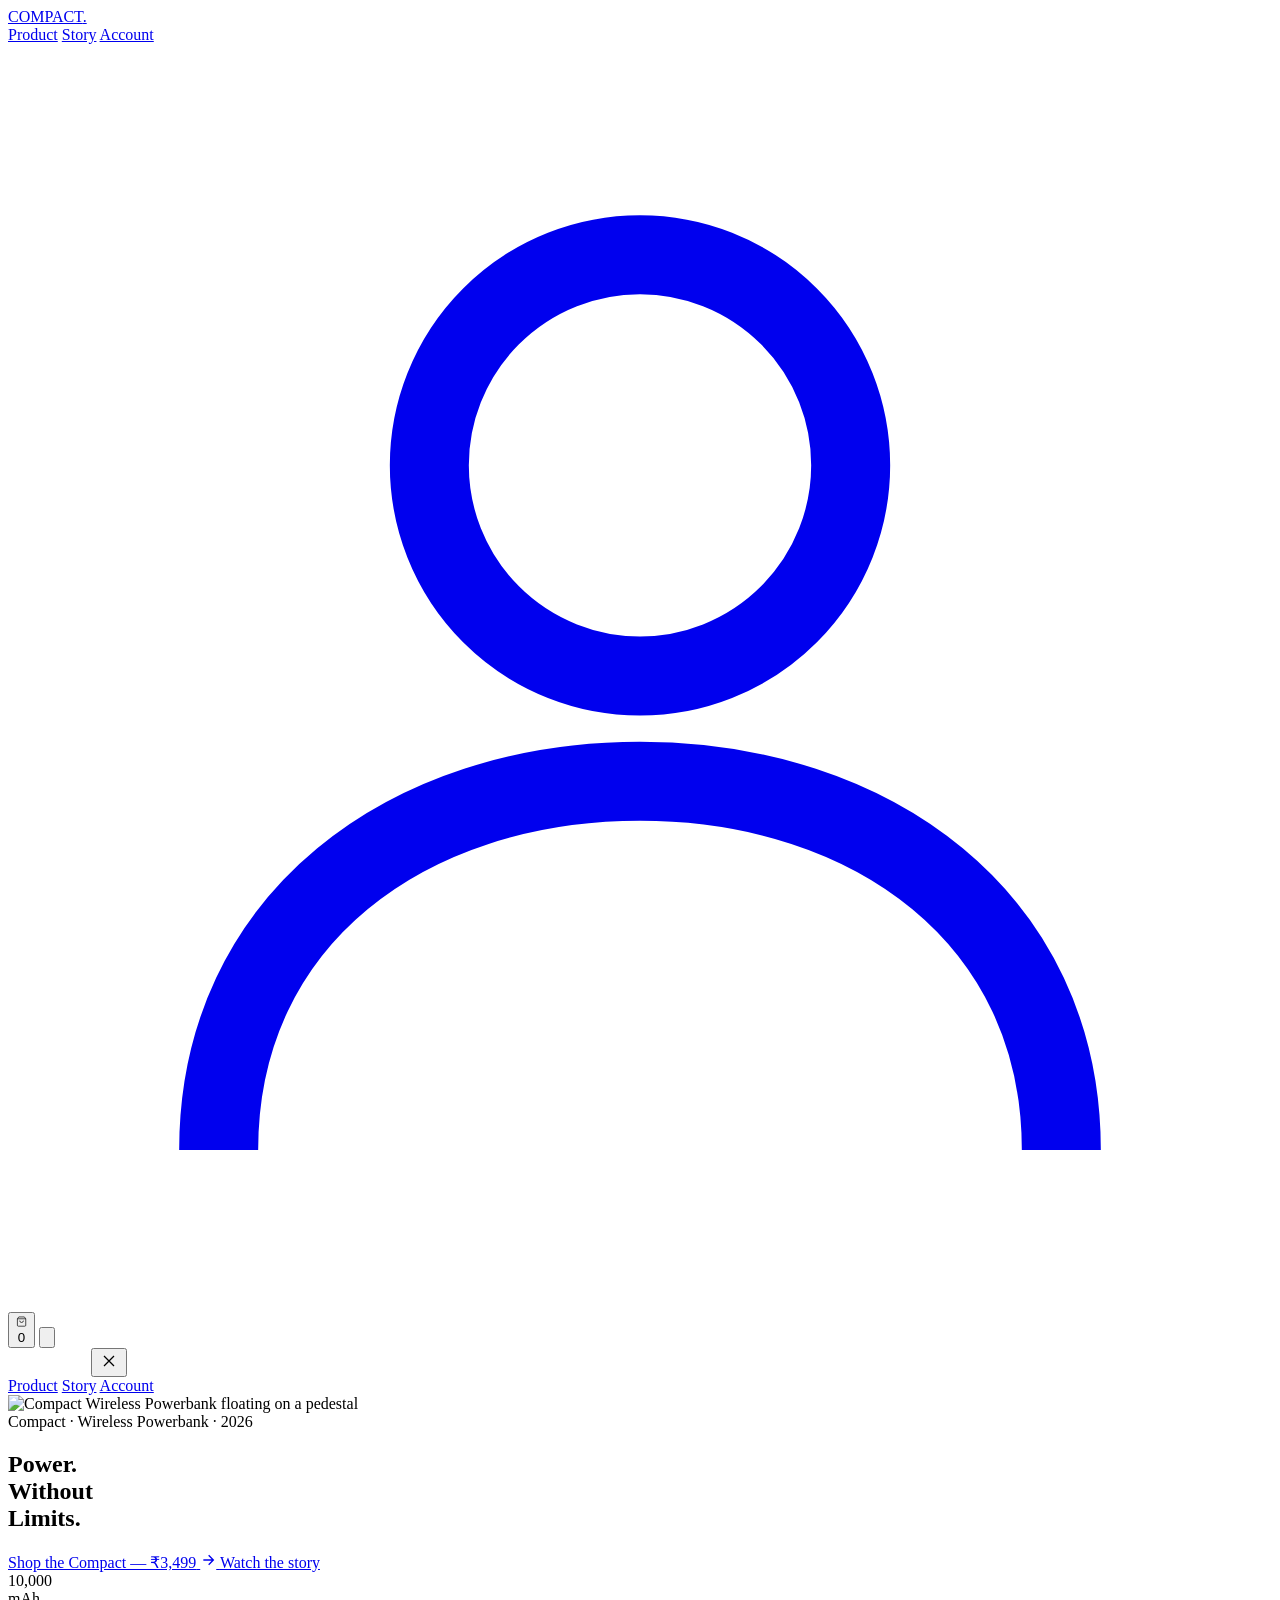
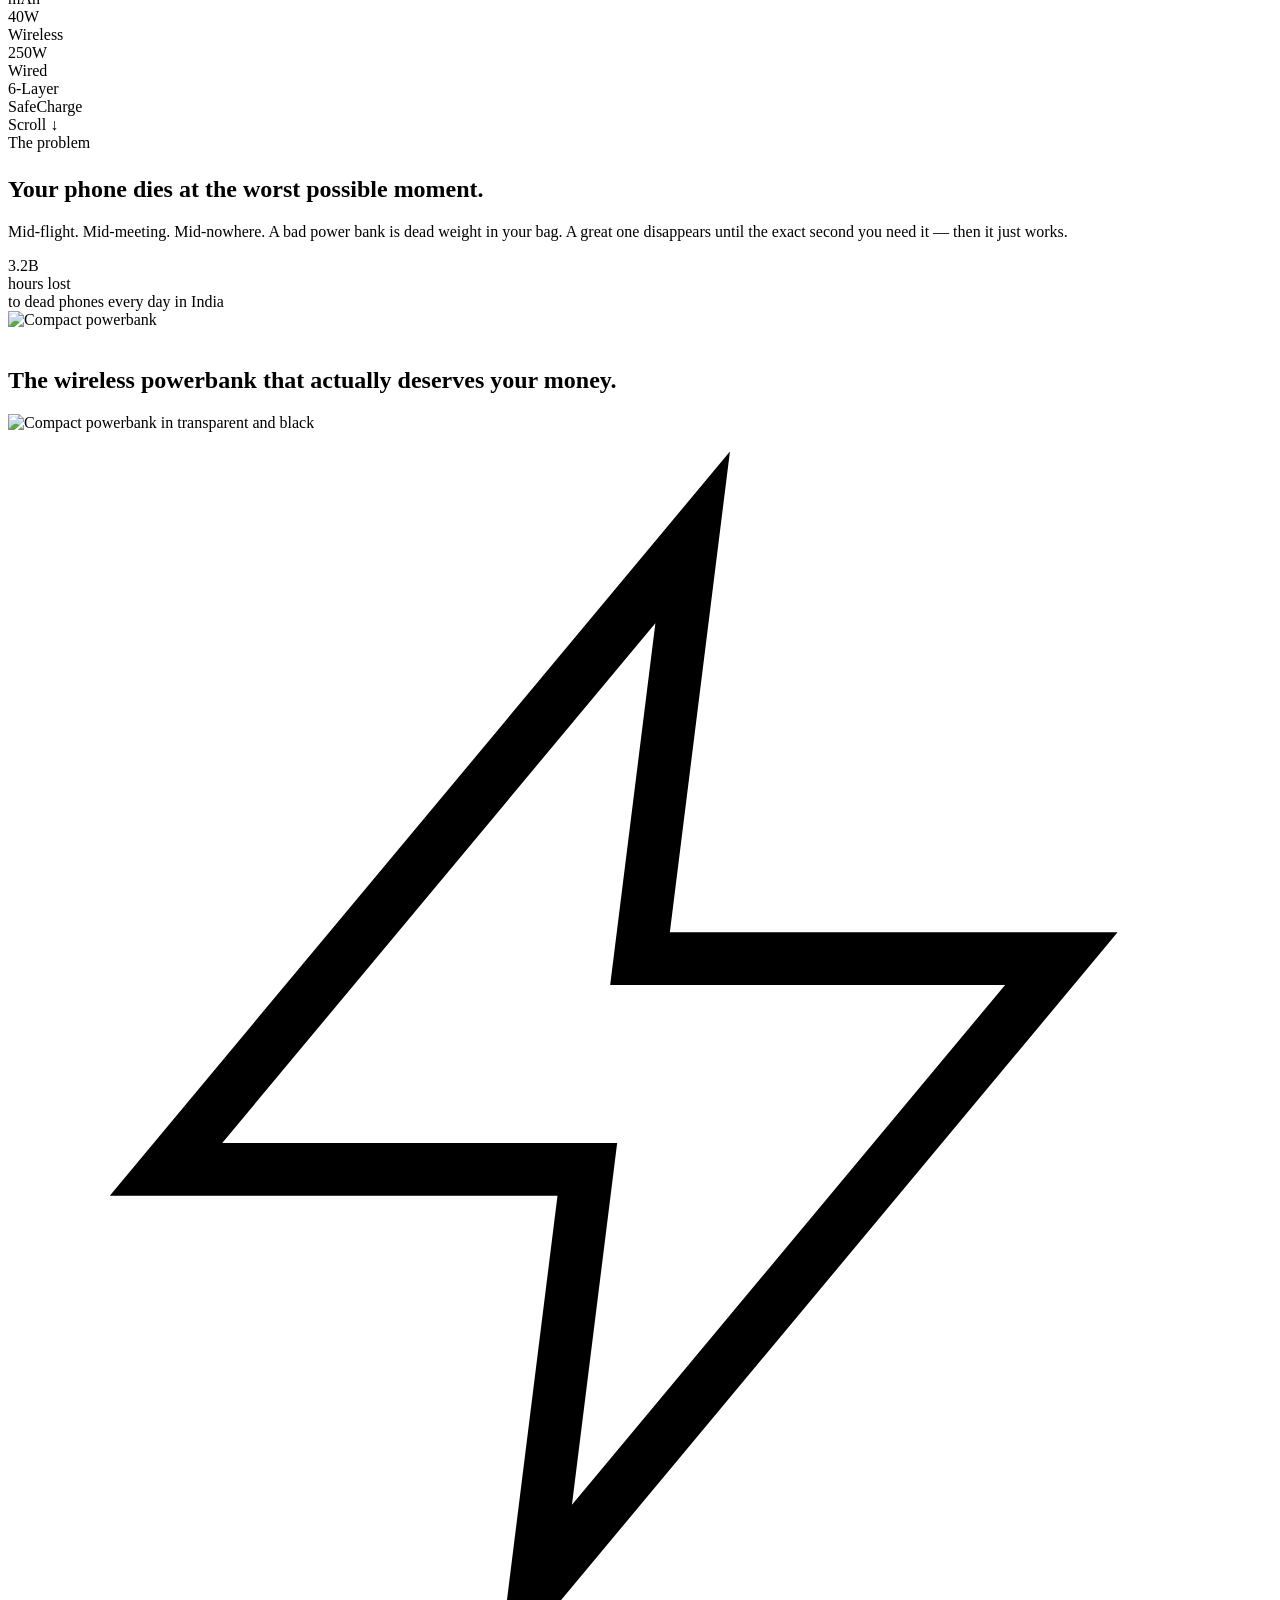
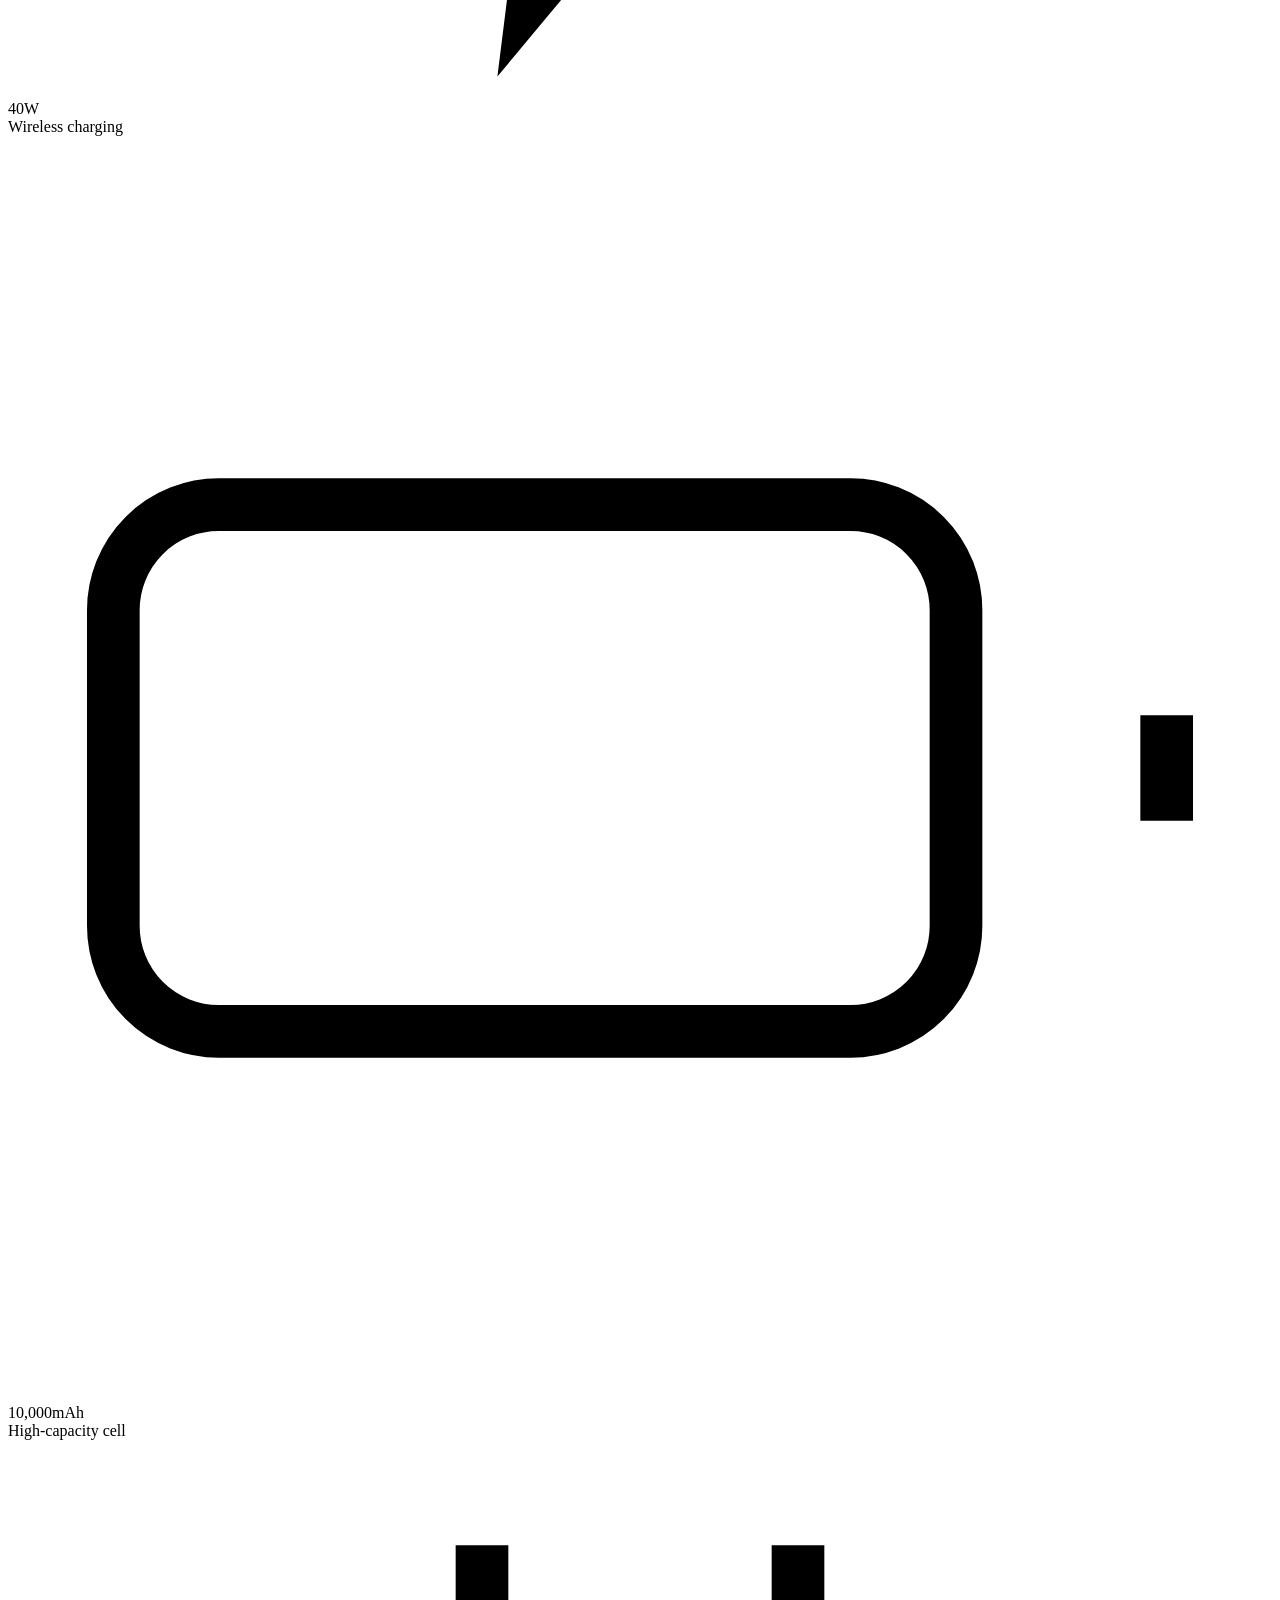
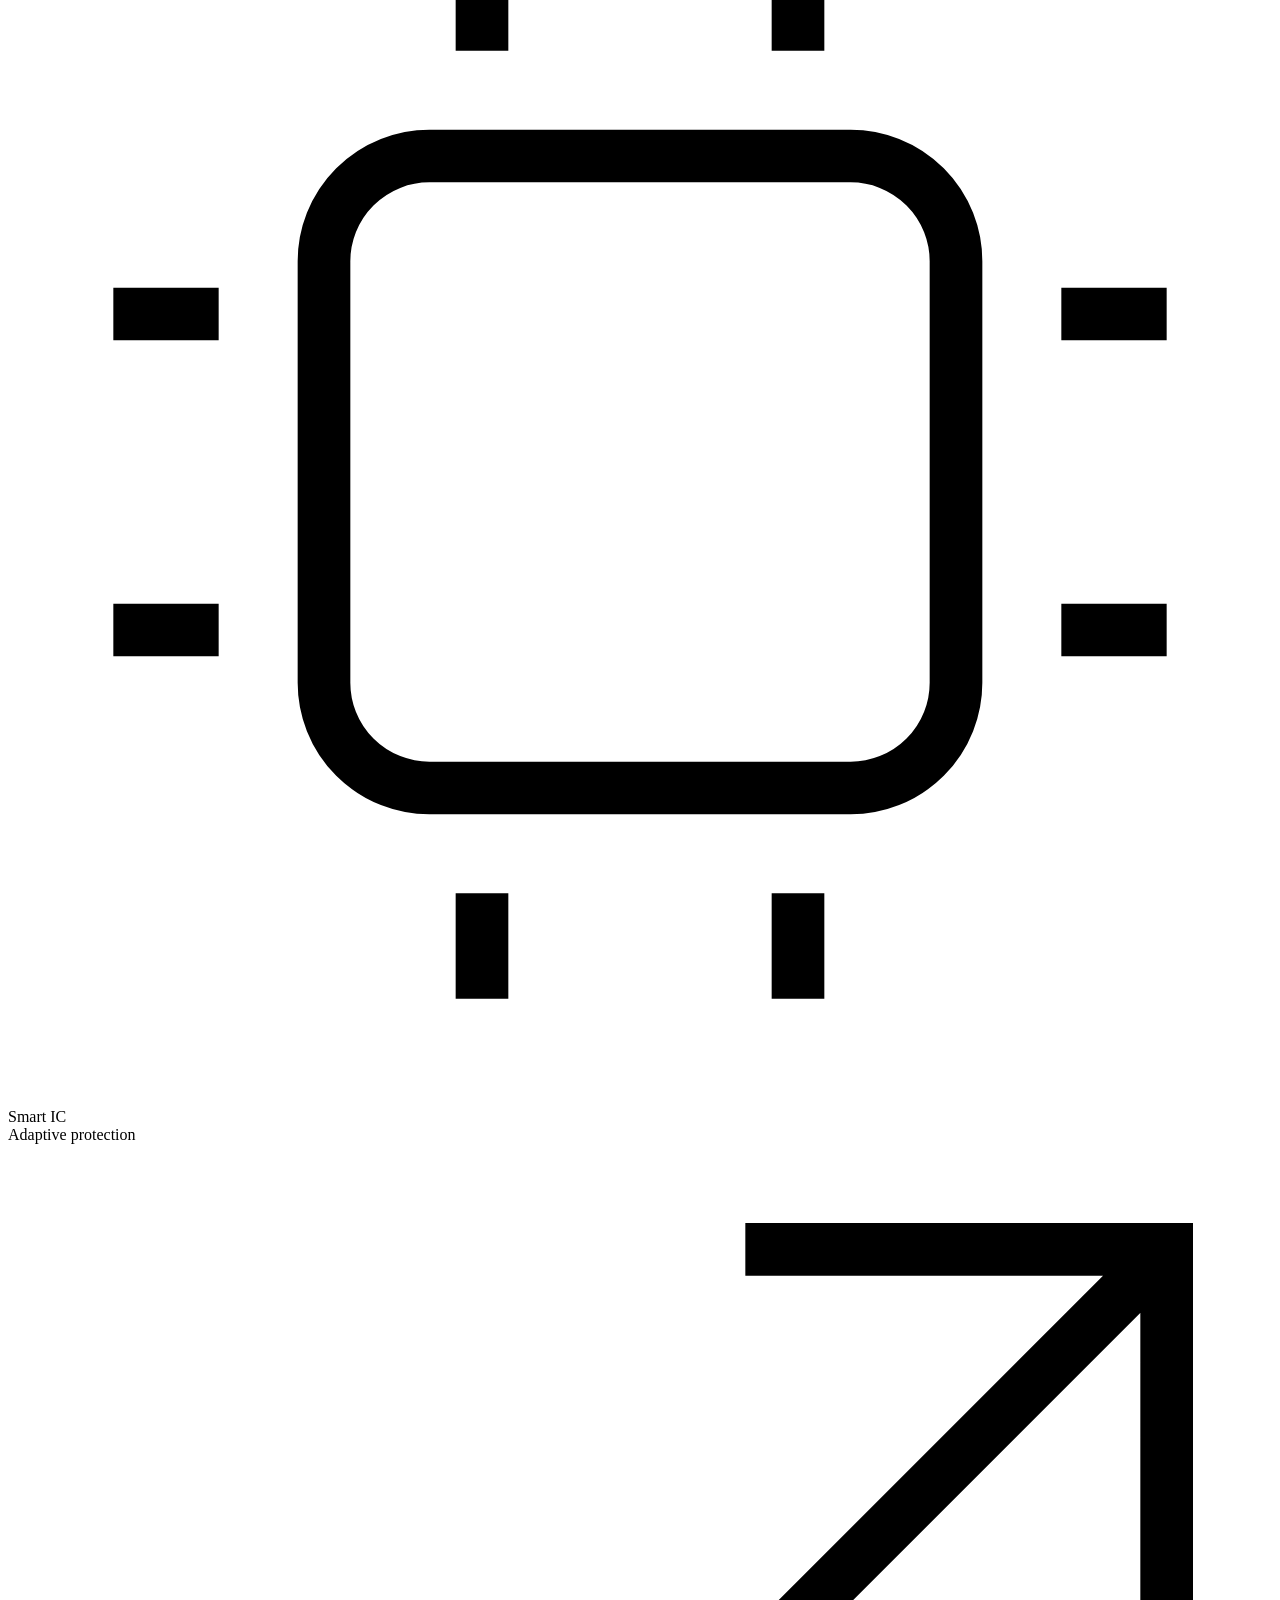
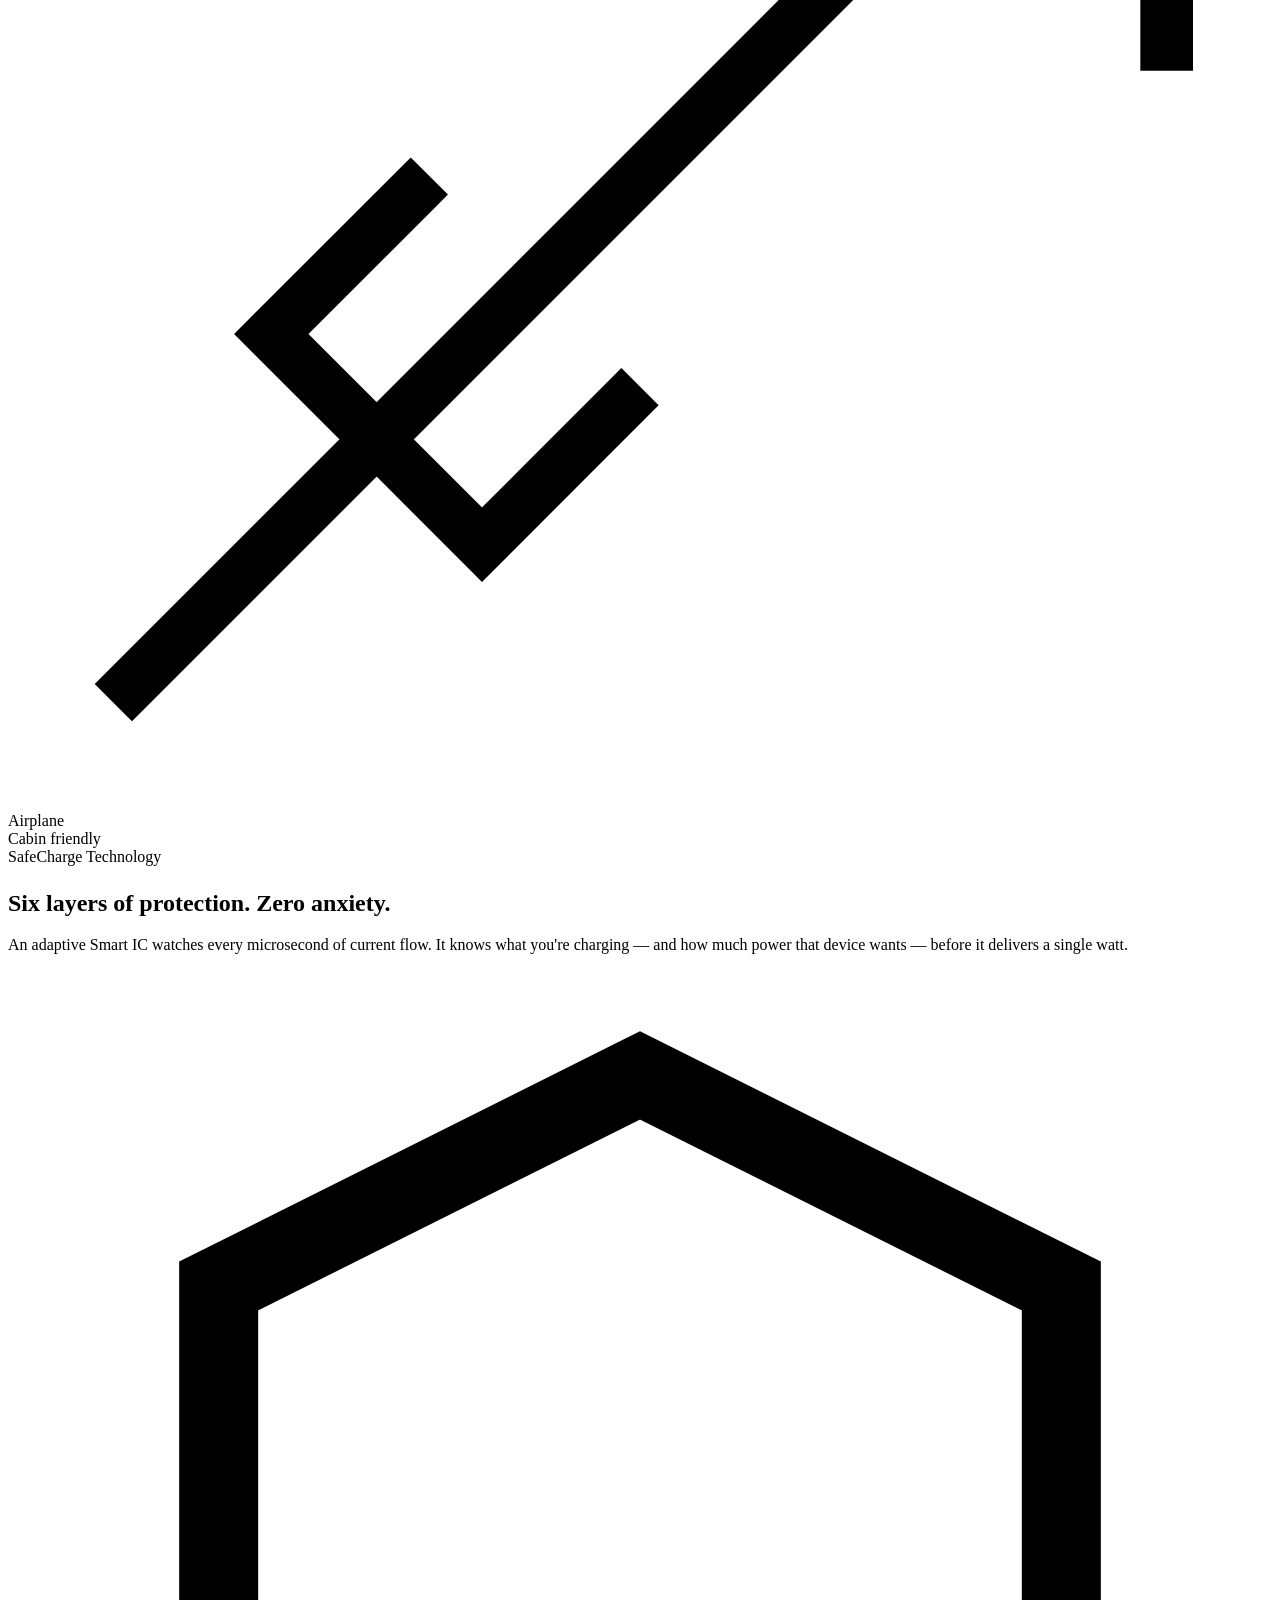
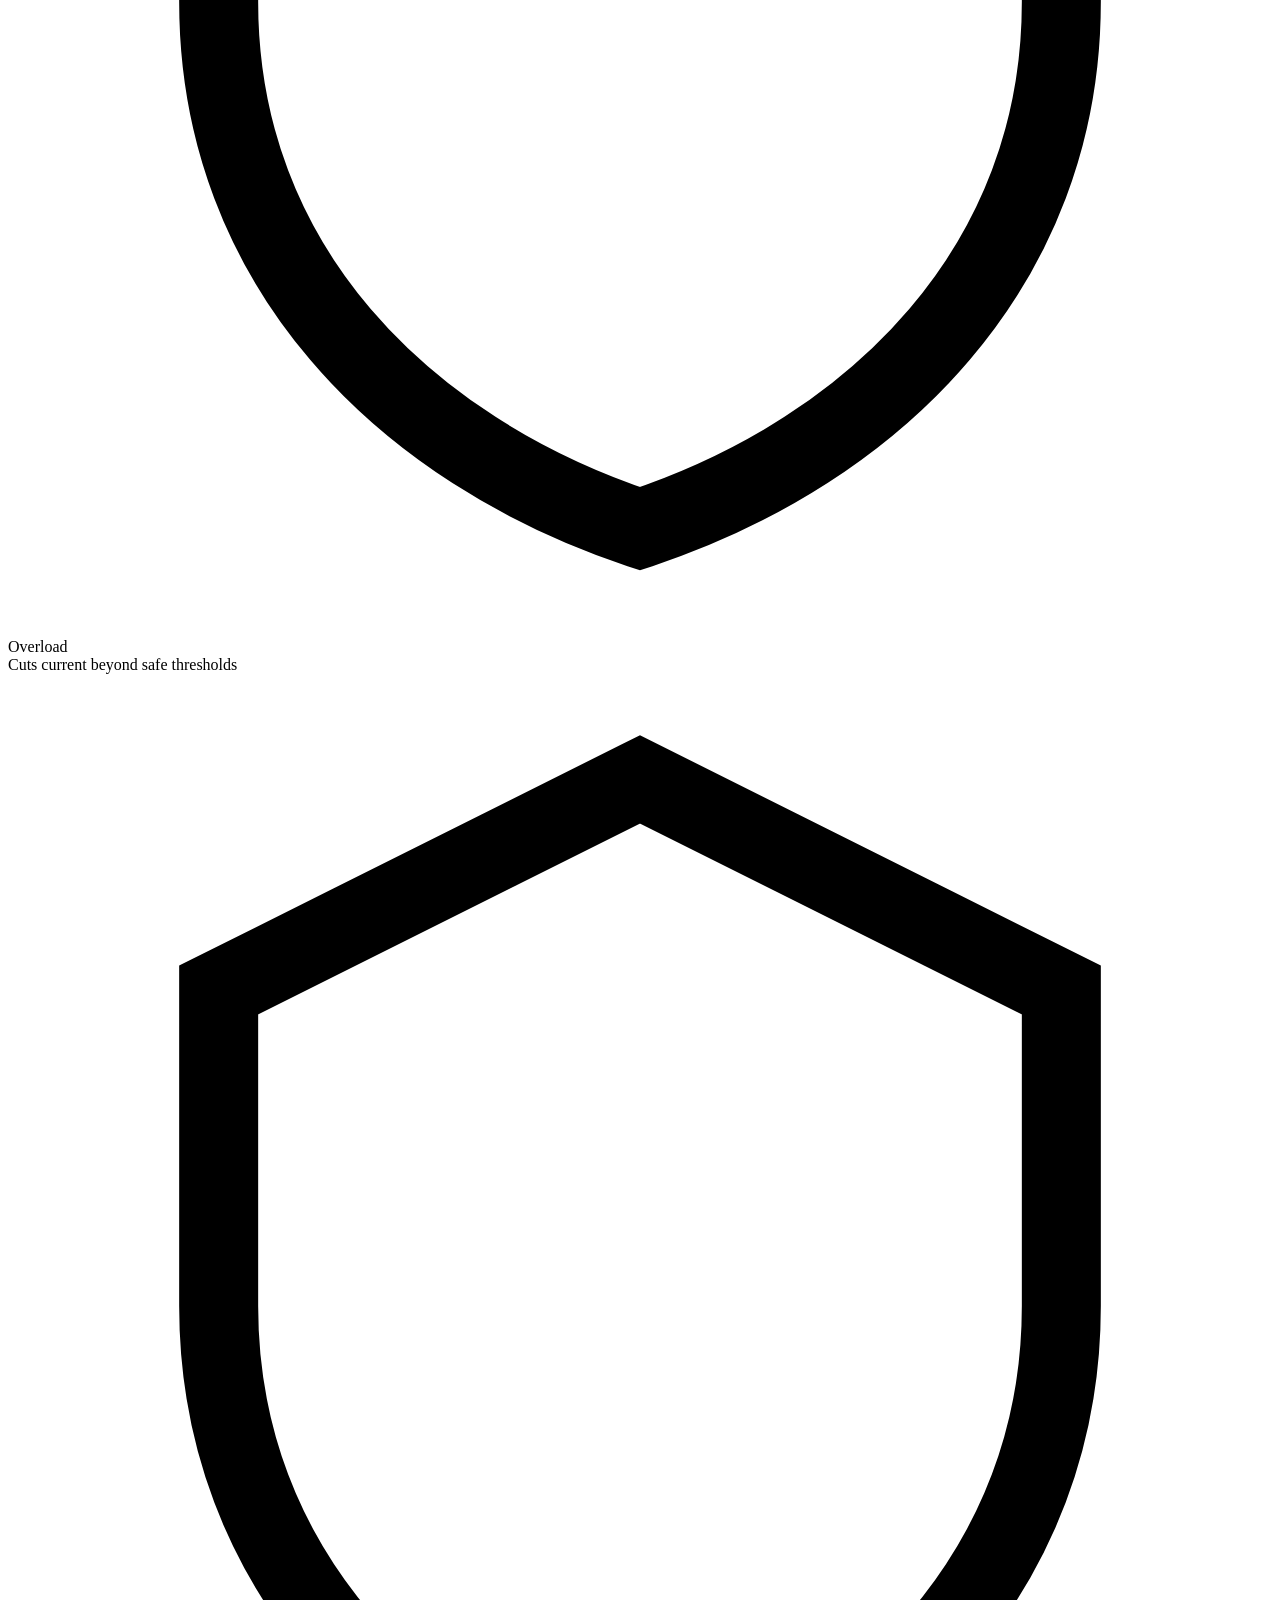
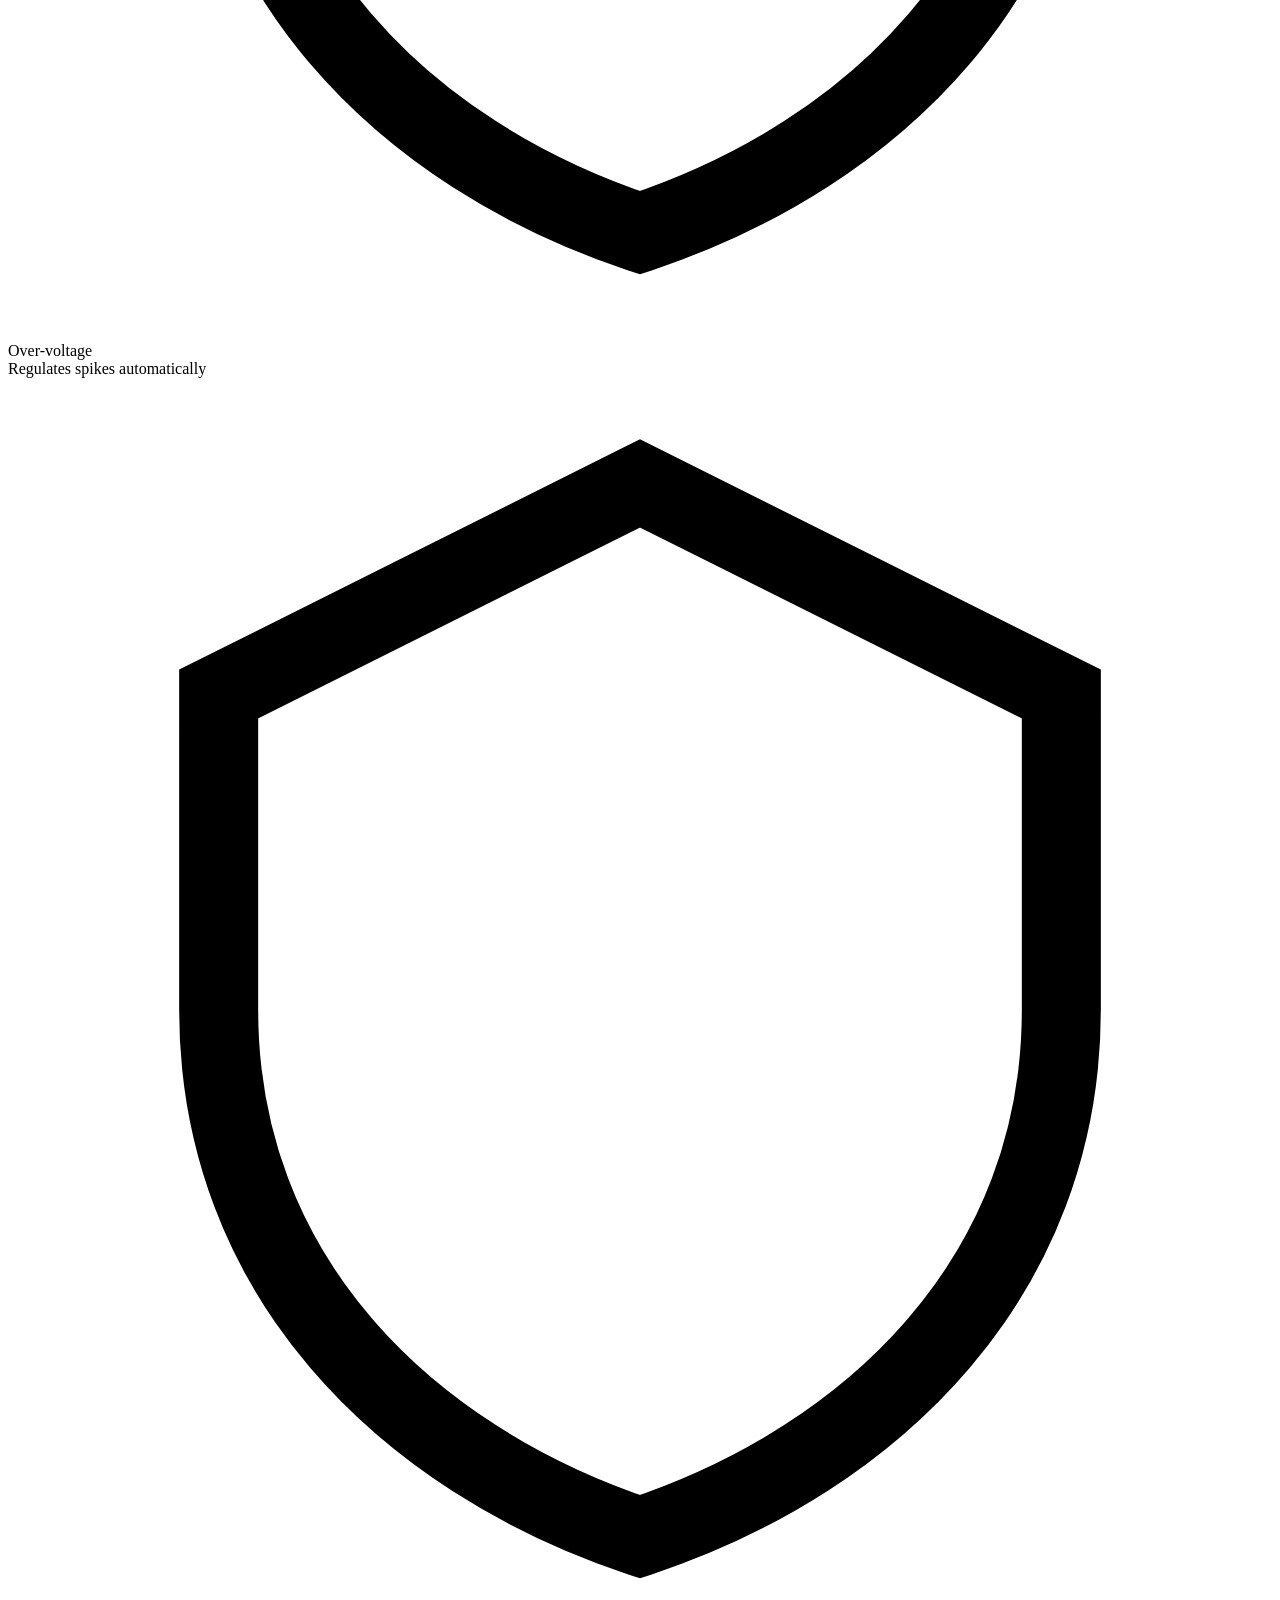
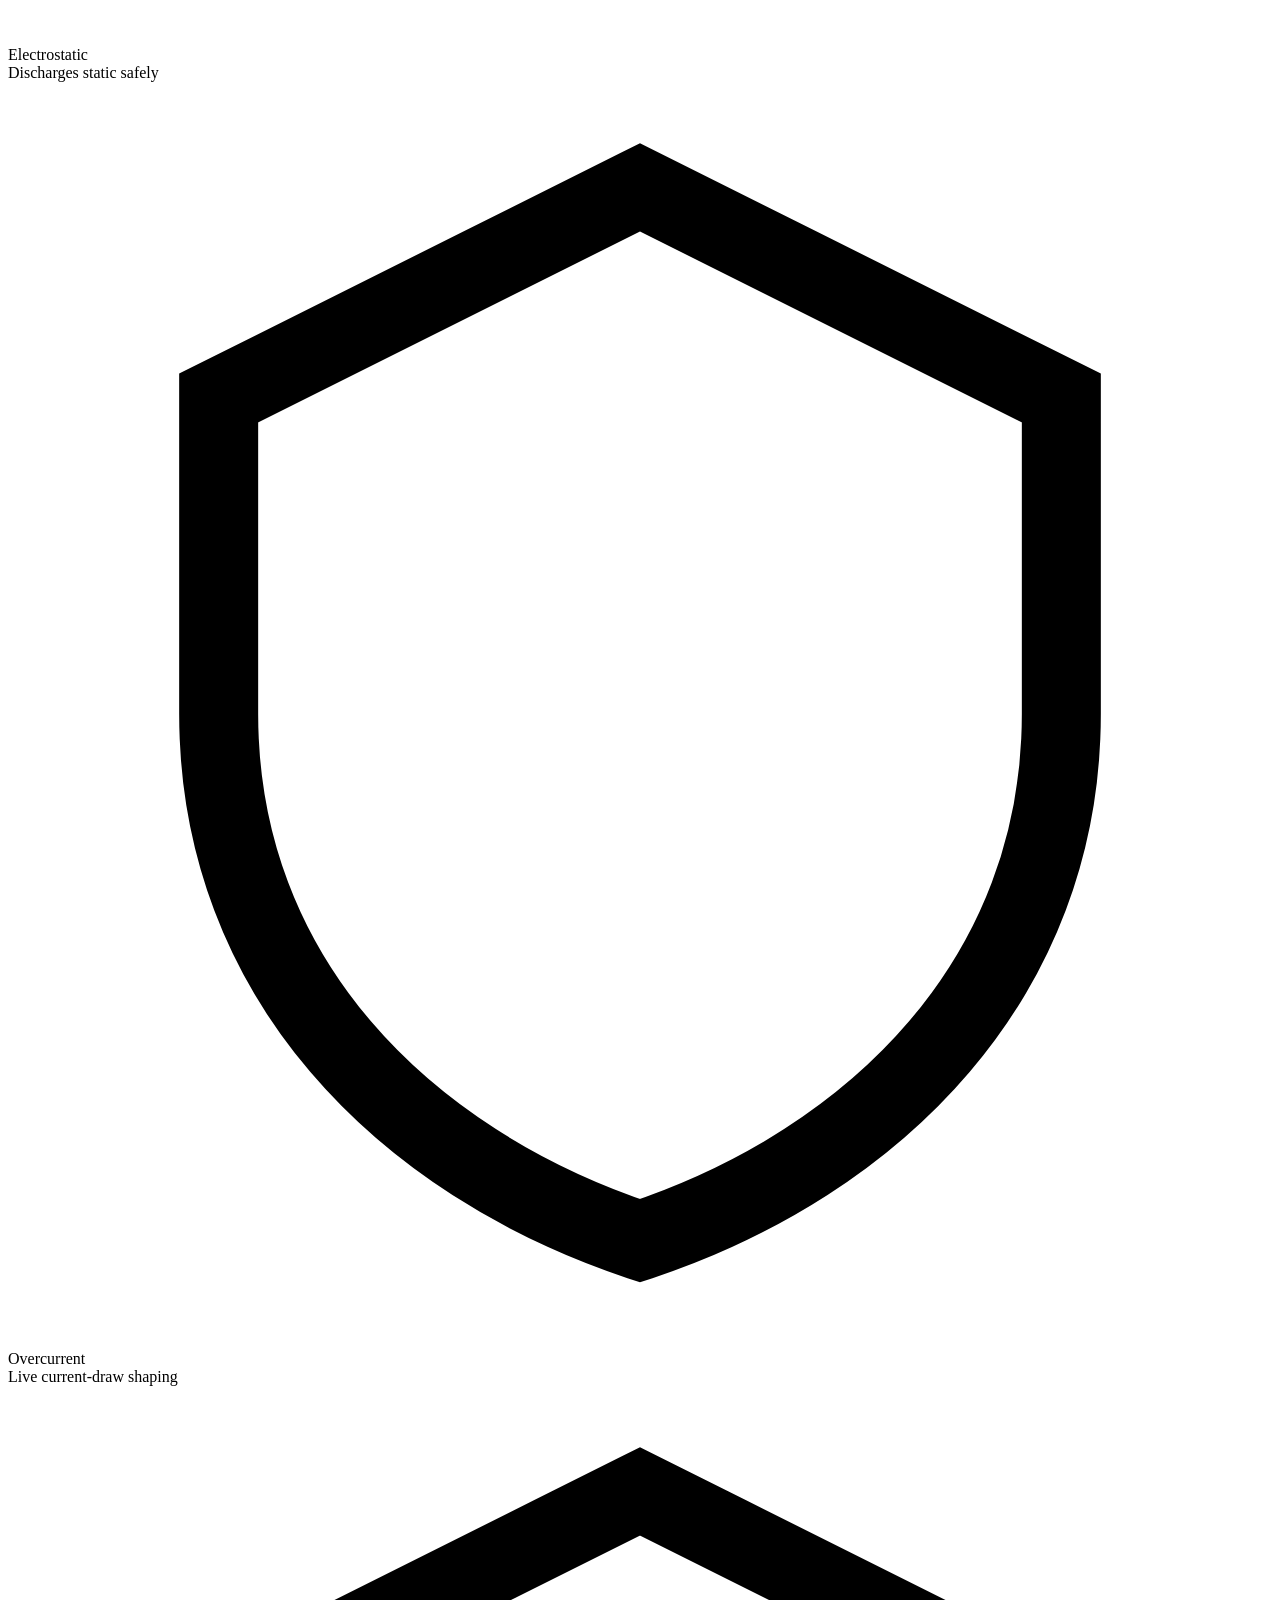
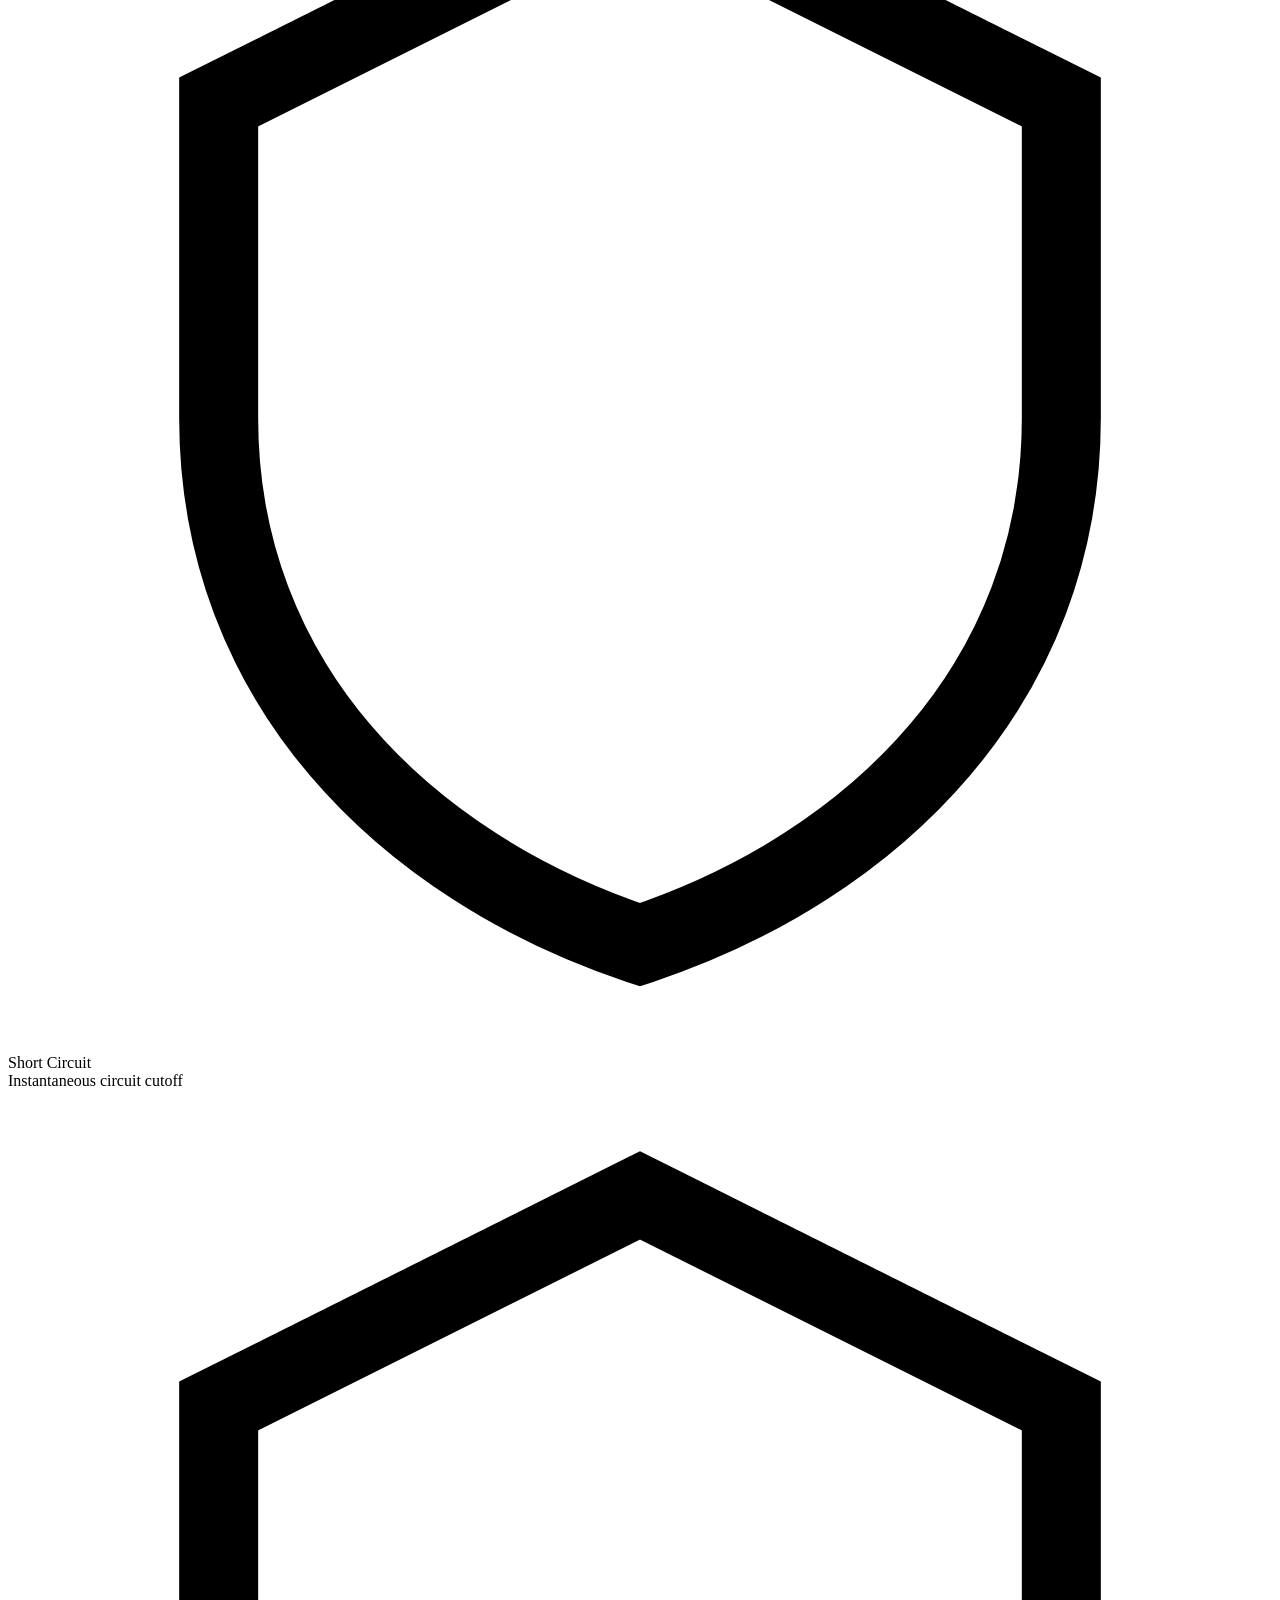
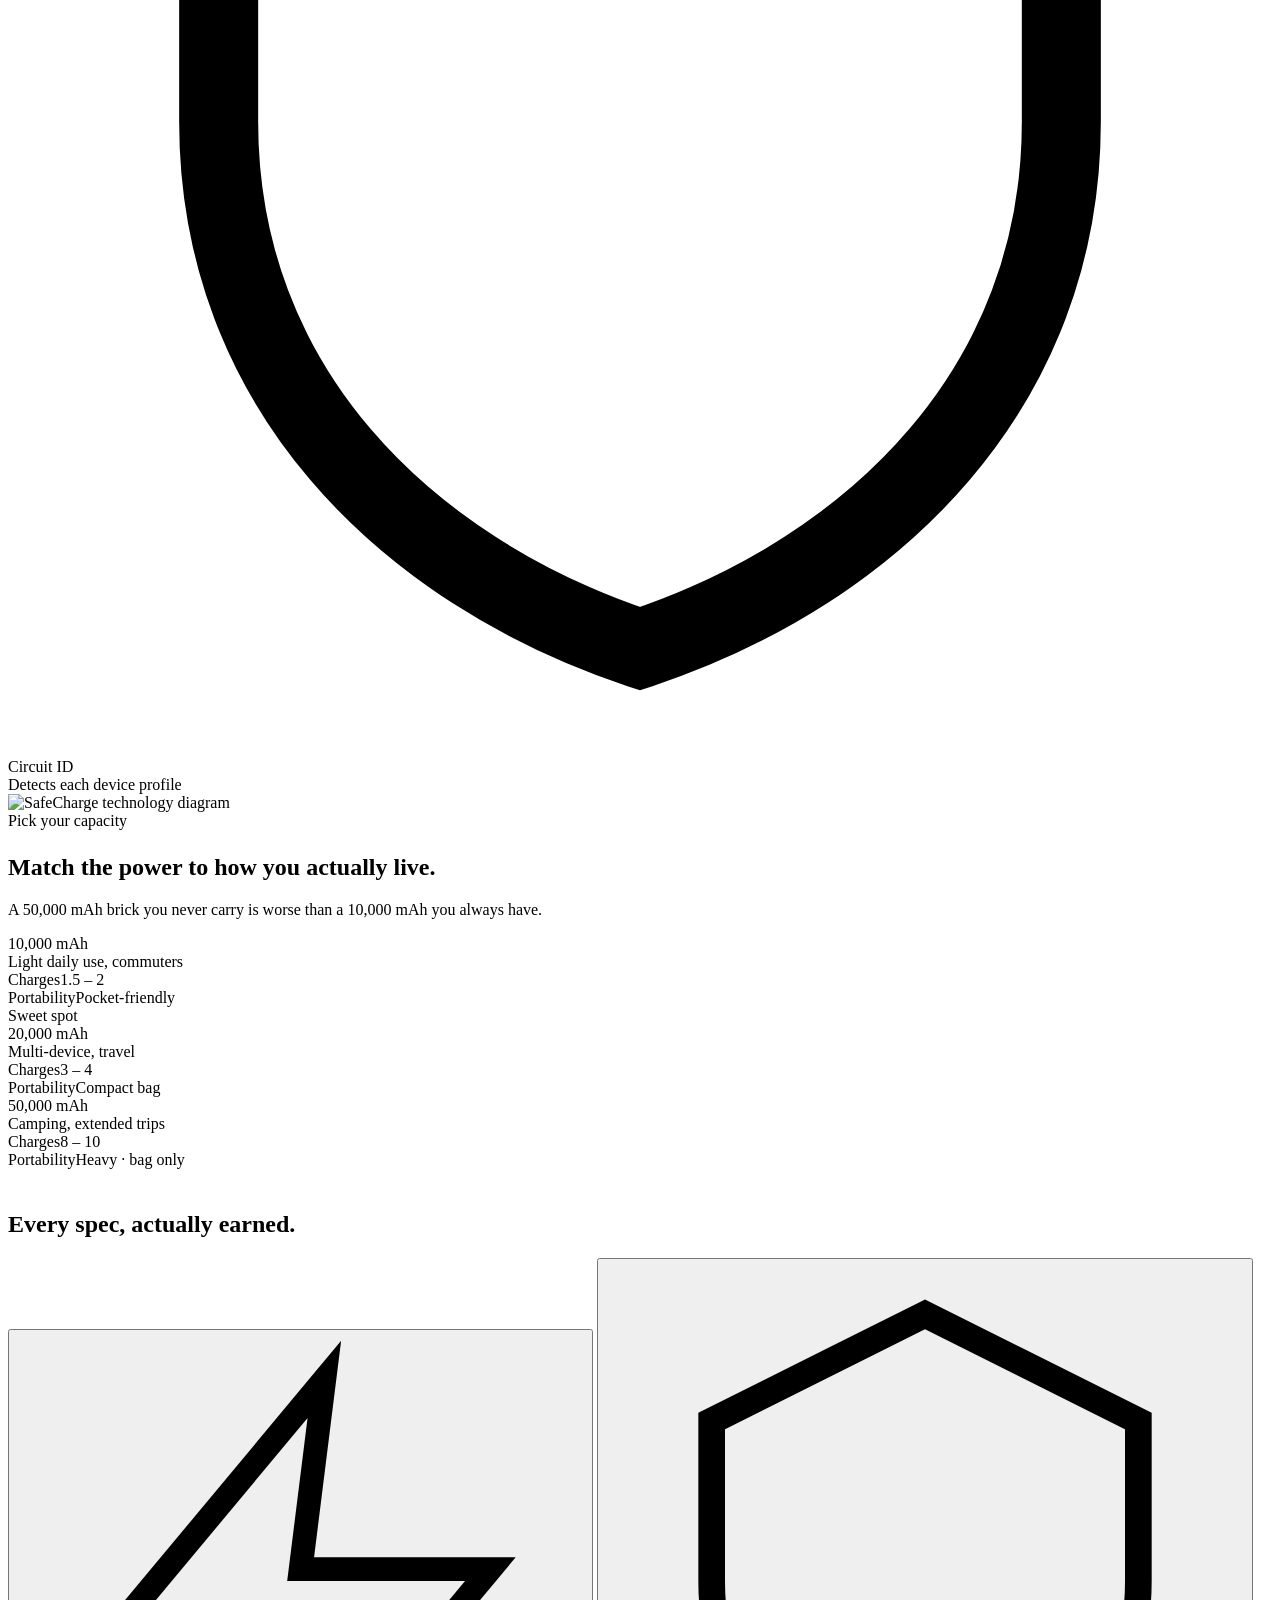
==== index.html @ 82eeaa47 "Add files via upload" ====
<!DOCTYPE html>
<html lang="en">
<head>
<meta charset="UTF-8">
<meta name="viewport" content="width=device-width, initial-scale=1">
<title>Compact — Power Without Limits. Wireless Powerbank</title>
<meta name="description" content="The best power bank in India 2026. 10,000 mAh · 40W wireless · 250W wired. Airplane friendly. BIS certified. Free 2-day delivery.">
<link rel="icon" href="data:,">
<link rel="stylesheet" href="css/styles.css">
</head>
<body>

<!-- ===================== NAV ===================== -->
<header class="nav on-dark" id="siteNav" data-home="true">
  <div class="nav-inner">
    <a href="index.html" class="logo">COMPACT<span class="dot">.</span></a>
    <nav class="nav-links">
      <a class="nav-link" href="product.html">Product</a>
      <a class="nav-link" href="about.html">Story</a>
      <a class="nav-link" href="account.html">Account</a>
    </nav>
    <div class="nav-actions">
      <a href="account.html" class="icon-btn account" aria-label="Account">
        <svg viewBox="0 0 24 24" fill="none" stroke="currentColor" stroke-width="1.5"><circle cx="12" cy="8" r="4"/><path d="M4 21c0-4.4 3.6-7 8-7s8 2.6 8 7"/></svg>
      </a>
      <button class="icon-btn" id="cartBtn" aria-label="Cart">
        <svg viewBox="0 0 24 24" fill="none" stroke="currentColor" stroke-width="1.5"><path d="M6 2 3 6v14a2 2 0 0 0 2 2h14a2 2 0 0 0 2-2V6l-3-4Z"/><path d="M3 6h18"/><path d="M16 10a4 4 0 0 1-8 0"/></svg>
        <span class="cart-badge" id="cartBadgeNav">0</span>
      </button>
      <button class="icon-btn menu-btn" id="menuBtn" aria-label="Menu">
        <svg viewBox="0 0 24 24" fill="none" stroke="currentColor" stroke-width="1.5"><path d="M4 7h16M4 12h16M4 17h16"/></svg>
      </button>
    </div>
  </div>
</header>

<div class="mobile-menu" id="mobileMenu">
  <div class="mobile-menu-top">
    <span class="logo" style="color:#fff">COMPACT<span class="dot">.</span></span>
    <button id="menuClose" aria-label="Close">
      <svg viewBox="0 0 24 24" width="20" height="20" fill="none" stroke="currentColor" stroke-width="1.5"><path d="M18 6 6 18M6 6l12 12"/></svg>
    </button>
  </div>
  <nav>
    <a href="product.html">Product</a>
    <a href="about.html">Story</a>
    <a href="account.html">Account</a>
  </nav>
</div>

<main>

<!-- ===================== HERO ===================== -->
<section class="hero" id="hero">
  <div class="hero-media">
    <img src="images/hero-image.png" alt="Compact Wireless Powerbank floating on a pedestal">
  </div>
  <div class="hero-content">
    <div class="eyebrow hero-eyebrow">Compact · Wireless Powerbank · 2026</div>
    <h1 class="display-xl text-balance">Power.<br><span class="dim">Without</span><br>Limits.</h1>
    <div class="hero-cta">
      <a href="product.html" class="btn btn-light">
        <span>Shop the Compact — ₹3,499</span>
        <span class="btn-arrow"><svg width="16" height="16" viewBox="0 0 24 24" fill="none" stroke="currentColor" stroke-width="2"><path d="M5 12h14M13 5l7 7-7 7"/></svg></span>
      </a>
      <a href="#story" class="watch link-underline">Watch the story</a>
    </div>
    <div class="hero-stats">
      <div><div class="k">10,000</div><div class="u">mAh</div></div>
      <div><div class="k">40W</div><div class="u">Wireless</div></div>
      <div><div class="k">250W</div><div class="u">Wired</div></div>
      <div><div class="k">6-Layer</div><div class="u">SafeCharge</div></div>
    </div>
  </div>
  <div class="scroll-hint">Scroll ↓</div>
</section>

<!-- ===================== PROBLEM ===================== -->
<section id="story" class="section">
  <div class="section-inner problem-grid">
    <div class="problem-text reveal">
      <div class="eyebrow">The problem</div>
      <h2 class="display-lg text-balance" style="margin-top:24px">Your phone dies at the <span style="color:var(--muted-foreground)">worst</span> possible moment.</h2>
      <p>Mid-flight. Mid-meeting. Mid-nowhere. A bad power bank is dead weight in your bag. A great one disappears until the exact second you need it — then it just works.</p>
      <div class="problem-stats">
        <div class="big">3.2B</div>
        <div class="lbl">hours lost</div>
        <div class="cap">to dead phones every day in India</div>
      </div>
    </div>
    <div class="problem-media reveal scale">
      <img src="images/hero-image.png" alt="Compact powerbank">
    </div>
  </div>
</section>

<!-- ===================== SOLUTION ===================== -->
<section class="section dark">
  <div class="section-inner">
    <div class="solution-header reveal">
      <div class="eyebrow" style="color:rgba(255,255,255,.5)">The solution</div>
      <h2 class="display-lg text-balance">The wireless powerbank that <span class="text-electric">actually deserves</span> your money.</h2>
    </div>
    <div class="solution-media reveal scale">
      <img src="images/product-2.png" alt="Compact powerbank in transparent and black">
    </div>
    <div class="solution-features">
      <div class="feat reveal">
        <svg viewBox="0 0 24 24" fill="none" stroke="currentColor"><path d="M13 2 3 14h8l-1 8 10-12h-8l1-8Z"/></svg>
        <div class="k">40W</div><div class="l">Wireless charging</div>
      </div>
      <div class="feat reveal">
        <svg viewBox="0 0 24 24" fill="none" stroke="currentColor"><rect x="2" y="7" width="16" height="10" rx="2"/><path d="M22 11v2"/></svg>
        <div class="k">10,000mAh</div><div class="l">High-capacity cell</div>
      </div>
      <div class="feat reveal">
        <svg viewBox="0 0 24 24" fill="none" stroke="currentColor"><rect x="6" y="6" width="12" height="12" rx="2"/><path d="M2 9h2M2 15h2M20 9h2M20 15h2M9 2v2M15 2v2M9 20v2M15 20v2"/></svg>
        <div class="k">Smart IC</div><div class="l">Adaptive protection</div>
      </div>
      <div class="feat reveal">
        <svg viewBox="0 0 24 24" fill="none" stroke="currentColor"><path d="M2 22 22 2M14 2h8v8M8 12l-3 3 4 4 3-3"/></svg>
        <div class="k">Airplane</div><div class="l">Cabin friendly</div>
      </div>
    </div>
  </div>
</section>

<!-- ===================== SAFECHARGE ===================== -->
<section class="section">
  <div class="section-inner sc-grid">
    <div class="sc-text reveal">
      <div class="eyebrow">SafeCharge Technology</div>
      <h2 class="display-lg text-balance" style="margin-top:24px">Six layers of <span class="text-electric">protection</span>. Zero anxiety.</h2>
      <p>An adaptive Smart IC watches every microsecond of current flow. It knows what you're charging — and how much power that device wants — before it delivers a single watt.</p>
      <div class="sc-items">
        <div class="sc-item"><div class="ico"><svg viewBox="0 0 24 24" fill="none" stroke="currentColor" stroke-width="1.5"><path d="M12 2 4 6v6c0 5 3.5 8.5 8 10 4.5-1.5 8-5 8-10V6l-8-4Z"/></svg></div><div><div class="t">Overload</div><div class="d">Cuts current beyond safe thresholds</div></div></div>
        <div class="sc-item"><div class="ico"><svg viewBox="0 0 24 24" fill="none" stroke="currentColor" stroke-width="1.5"><path d="M12 2 4 6v6c0 5 3.5 8.5 8 10 4.5-1.5 8-5 8-10V6l-8-4Z"/></svg></div><div><div class="t">Over-voltage</div><div class="d">Regulates spikes automatically</div></div></div>
        <div class="sc-item"><div class="ico"><svg viewBox="0 0 24 24" fill="none" stroke="currentColor" stroke-width="1.5"><path d="M12 2 4 6v6c0 5 3.5 8.5 8 10 4.5-1.5 8-5 8-10V6l-8-4Z"/></svg></div><div><div class="t">Electrostatic</div><div class="d">Discharges static safely</div></div></div>
        <div class="sc-item"><div class="ico"><svg viewBox="0 0 24 24" fill="none" stroke="currentColor" stroke-width="1.5"><path d="M12 2 4 6v6c0 5 3.5 8.5 8 10 4.5-1.5 8-5 8-10V6l-8-4Z"/></svg></div><div><div class="t">Overcurrent</div><div class="d">Live current-draw shaping</div></div></div>
        <div class="sc-item"><div class="ico"><svg viewBox="0 0 24 24" fill="none" stroke="currentColor" stroke-width="1.5"><path d="M12 2 4 6v6c0 5 3.5 8.5 8 10 4.5-1.5 8-5 8-10V6l-8-4Z"/></svg></div><div><div class="t">Short Circuit</div><div class="d">Instantaneous circuit cutoff</div></div></div>
        <div class="sc-item"><div class="ico"><svg viewBox="0 0 24 24" fill="none" stroke="currentColor" stroke-width="1.5"><path d="M12 2 4 6v6c0 5 3.5 8.5 8 10 4.5-1.5 8-5 8-10V6l-8-4Z"/></svg></div><div><div class="t">Circuit ID</div><div class="d">Detects each device profile</div></div></div>
      </div>
    </div>
    <div class="sc-media reveal">
      <img src="images/product-3.png" alt="SafeCharge technology diagram">
    </div>
  </div>
</section>

<!-- ===================== COMPARISON ===================== -->
<section class="section">
  <div class="section-inner">
    <div class="cmp-header reveal">
      <div class="eyebrow">Pick your capacity</div>
      <h2 class="display-lg text-balance" style="margin-top:24px">Match the power to how you actually live.</h2>
      <p>A 50,000 mAh brick you never carry is worse than a 10,000 mAh you always have.</p>
    </div>
    <div class="cmp-grid">
      <div class="cmp-card reveal">
        <div class="cmp-cap">10,000 mAh</div>
        <div class="cmp-best">Light daily use, commuters</div>
        <div class="cmp-rows">
          <div class="r"><span>Charges</span><span>1.5 – 2</span></div>
          <div class="r"><span>Portability</span><span>Pocket-friendly</span></div>
        </div>
      </div>
      <div class="cmp-card highlight reveal">
        <div class="cmp-badge">Sweet spot</div>
        <div class="cmp-cap">20,000 mAh</div>
        <div class="cmp-best">Multi-device, travel</div>
        <div class="cmp-rows">
          <div class="r"><span>Charges</span><span>3 – 4</span></div>
          <div class="r"><span>Portability</span><span>Compact bag</span></div>
        </div>
      </div>
      <div class="cmp-card reveal">
        <div class="cmp-cap">50,000 mAh</div>
        <div class="cmp-best">Camping, extended trips</div>
        <div class="cmp-rows">
          <div class="r"><span>Charges</span><span>8 – 10</span></div>
          <div class="r"><span>Portability</span><span>Heavy · bag only</span></div>
        </div>
      </div>
    </div>
  </div>
</section>

<!-- ===================== WHY CHOOSE US ===================== -->
<section class="section dark">
  <div class="section-inner why-grid">
    <div class="why-left">
      <div class="eyebrow" style="color:rgba(255,255,255,.5)">Why Compact</div>
      <h2 class="display-lg text-balance" style="margin-top:24px">Every spec, actually earned.</h2>
      <div class="why-list">
        <button class="why-item">
          <div class="head"><svg viewBox="0 0 24 24" fill="none" stroke="currentColor"><path d="M13 2 3 14h8l-1 8 10-12h-8l1-8Z"/></svg><span class="t">Fast charging that keeps up</span></div>
          <p class="body">40W wireless. 250W wired. USB-C PD 20W matches Apple's fast-charge protocol out of the box.</p>
        </button>
        <button class="why-item">
          <div class="head"><svg viewBox="0 0 24 24" fill="none" stroke="currentColor"><path d="M12 2 4 6v6c0 5 3.5 8.5 8 10 4.5-1.5 8-5 8-10V6l-8-4Z"/></svg><span class="t">BIS certified. Warranty backed.</span></div>
          <p class="body">Two-year replacement warranty with real service centres across India — not third-party marketplace roulette.</p>
        </button>
        <button class="why-item">
          <div class="head"><svg viewBox="0 0 24 24" fill="none" stroke="currentColor"><path d="m12 2 9 5-9 5-9-5 9-5Z"/><path d="m3 12 9 5 9-5"/><path d="m3 17 9 5 9-5"/></svg><span class="t">Multi-layer safety</span></div>
          <p class="body">Six independent protection circuits. Airplane-friendly under the 100Wh cabin limit.</p>
        </button>
        <button class="why-item">
          <div class="head"><svg viewBox="0 0 24 24" fill="none" stroke="currentColor"><rect x="2" y="7" width="16" height="10" rx="2"/><path d="M22 11v2"/></svg><span class="t">Charges everything</span></div>
          <p class="body">iPhone with MagSafe alignment. USB-C PD for laptops up to 65W. Two ports, both high output.</p>
        </button>
      </div>
    </div>
    <div class="why-media">
      <img src="images/hero-image.png" alt="Compact" class="show">
      <img src="images/product-2.png" alt="Compact">
    </div>
  </div>
</section>

<!-- ===================== SOCIAL PROOF ===================== -->
<section class="section">
  <div class="section-inner">
    <div class="reviews-head reveal">
      <div>
        <div class="eyebrow">Reviews · 4.8 ★ · 12,400 verified</div>
        <h2 class="display-lg" style="margin-top:24px">Trusted where dead batteries aren't an option.</h2>
      </div>
    </div>
    <div class="reviews-grid">
      <blockquote class="review reveal">
        <div class="stars">★★★★★</div>
        <p>"It just disappears into my bag until I need it. Finally."</p>
        <footer>Aditya R. · Bengaluru</footer>
      </blockquote>
      <blockquote class="review reveal">
        <div class="stars">★★★★★</div>
        <p>"Charged my MacBook Air on a Delhi–Goa flight. No drama."</p>
        <footer>Priya S. · Mumbai</footer>
      </blockquote>
      <blockquote class="review reveal">
        <div class="stars">★★★★★</div>
        <p>"The MagSafe alignment alone is worth the price."</p>
        <footer>Kabir M. · Pune</footer>
      </blockquote>
    </div>
  </div>
</section>

<!-- ===================== FAQ ===================== -->
<section class="section">
  <div class="faq-wrap">
    <div class="faq-head">
      <div class="eyebrow">Questions, answered</div>
      <h2 class="display-lg">The stuff you actually wanted to know.</h2>
    </div>
    <div class="faq-list">
      <div class="faq-item open">
        <button class="faq-q"><span class="txt">Are power banks allowed in flight?</span><span class="toggle"><svg viewBox="0 0 24 24" fill="none" stroke="currentColor" stroke-width="2"><path d="M5 12h14M12 5v14"/></svg></span></button>
        <div class="faq-a"><p>Yes — as carry-on only, never checked baggage. Compact is 37Wh, well under the 100Wh cabin limit for all Indian and international carriers.</p></div>
      </div>
      <div class="faq-item">
        <button class="faq-q"><span class="txt">Can it charge a laptop?</span><span class="toggle"><svg viewBox="0 0 24 24" fill="none" stroke="currentColor" stroke-width="2"><path d="M5 12h14M12 5v14"/></svg></span></button>
        <div class="faq-a"><p>Yes. USB-C PD delivers up to 65W, enough for MacBook Air, most ultrabooks, iPads, and Nintendo Switch.</p></div>
      </div>
      <div class="faq-item">
        <button class="faq-q"><span class="txt">Is it MagSafe-compatible?</span><span class="toggle"><svg viewBox="0 0 24 24" fill="none" stroke="currentColor" stroke-width="2"><path d="M5 12h14M12 5v14"/></svg></span></button>
        <div class="faq-a"><p>Yes. Magnetic alignment for iPhone 12 and newer with 7.5W Qi wireless output.</p></div>
      </div>
      <div class="faq-item">
        <button class="faq-q"><span class="txt">How is the warranty handled?</span><span class="toggle"><svg viewBox="0 0 24 24" fill="none" stroke="currentColor" stroke-width="2"><path d="M5 12h14M12 5v14"/></svg></span></button>
        <div class="faq-a"><p>Two-year direct replacement warranty. BIS certified with service centres in 40+ Indian cities.</p></div>
      </div>
      <div class="faq-item">
        <button class="faq-q"><span class="txt">Which capacity is right for me?</span><span class="toggle"><svg viewBox="0 0 24 24" fill="none" stroke="currentColor" stroke-width="2"><path d="M5 12h14M12 5v14"/></svg></span></button>
        <div class="faq-a"><p>10,000 mAh (Compact) handles daily phone use and one MacBook top-up. If you charge two laptops daily or camp for days, look at 20,000+ mAh.</p></div>
      </div>
    </div>
  </div>
</section>

<!-- ===================== FINAL CTA ===================== -->
<section class="section lg bg-grad-ink dark finalcta">
  <div class="section-inner">
    <h2 class="display-xl reveal">Built <span class="dim" style="color:rgba(255,255,255,.4)">different.</span></h2>
    <p class="reveal">Free 2-day delivery. Two-year warranty. Loved by 12,400 people who don't tolerate dead batteries.</p>
    <a href="product.html" class="btn btn-light reveal">
      <span>Shop Compact — ₹3,499</span>
      <span class="btn-arrow electric"><svg width="16" height="16" viewBox="0 0 24 24" fill="none" stroke="currentColor" stroke-width="2"><path d="M5 12h14M13 5l7 7-7 7"/></svg></span>
    </a>
  </div>
</section>

<!-- ===================== QUICK BUY BAR ===================== -->
<div class="quickbuy" id="quickBuy">
  <div class="quickbuy-inner">
    <img src="images/hero-image.png" alt="">
    <div class="quickbuy-info">
      <div class="name">Compact Wireless Powerbank</div>
      <div class="price"><span class="strike">₹4,999</span><span class="now">₹3,499</span></div>
    </div>
    <button class="quickbuy-btn" id="quickBuyAdd">Add · <svg viewBox="0 0 24 24" fill="none" stroke="currentColor" stroke-width="2"><path d="M20 6 9 17l-5-5"/></svg></button>
  </div>
</div>

</main>

<!-- ===================== FOOTER ===================== -->
<footer class="footer">
  <div class="footer-inner">
    <div class="footer-grid">
      <div class="footer-brand">
        <div class="footer-logo">COMPACT<span class="text-electric">.</span></div>
        <p>Compact in size. Powerful in every way. Built for the way you actually live.</p>
      </div>
      <div>
        <div class="eyebrow" style="color:rgba(255,255,255,.5)">Shop</div>
        <ul>
          <li><a href="product.html">Compact Powerbank</a></li>
          <li><a href="about.html">Our  
            
          </a></li>
          <li><a href="account.html">Account</a></li>
        </ul>
      </div>
      <div>
        <div class="eyebrow" style="color:rgba(255,255,255,.5)">Support</div>
        <ul>
          <li>2-year warranty</li>
          <li>Free shipping in India</li>
          <li>BIS certified</li>
        </ul>
      </div>
    </div>
    <div class="footer-bottom">
      <div>© 2026 Compact. Built different.</div>
      <div class="links">
        <a href="#">Privacy</a>
        <a href="#">Terms</a>
        <a href="#">Contact</a>
      </div>
    </div>
  </div>
</footer>

<!-- ===================== CART DRAWER ===================== -->
<div class="overlay" id="cartOverlay"></div>
<aside class="cart-drawer" id="cartDrawer">
  <div class="cart-head">
    <div class="title">Your Cart</div>
    <button id="cartClose" aria-label="Close cart">
      <svg viewBox="0 0 24 24" width="20" height="20" fill="none" stroke="currentColor" stroke-width="1.5"><path d="M18 6 6 18M6 6l12 12"/></svg>
    </button>
  </div>
  <div class="cart-body" id="cartBody"></div>
  <div class="cart-footer" id="cartFooter"></div>
</aside>

<script src="js/cart.js"></script>
<script src="js/main.js"></script>
</body>
</html>
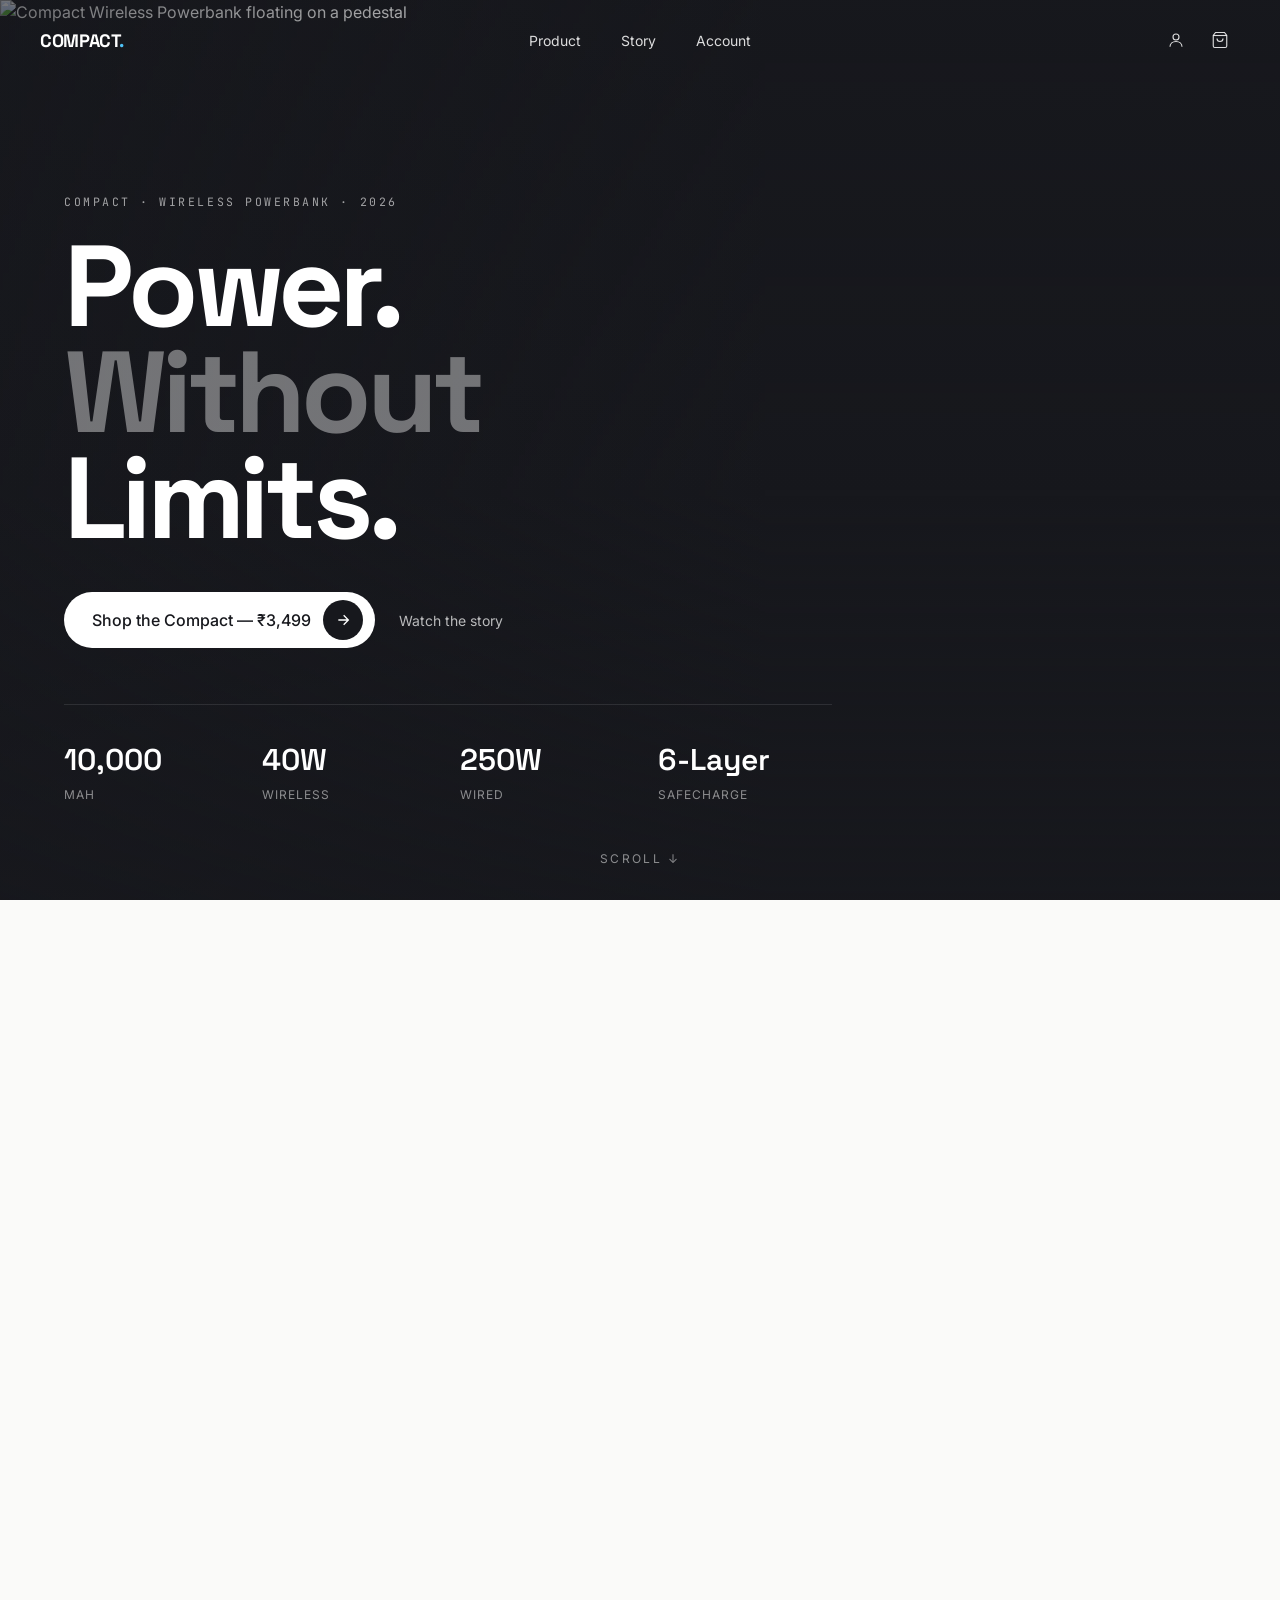
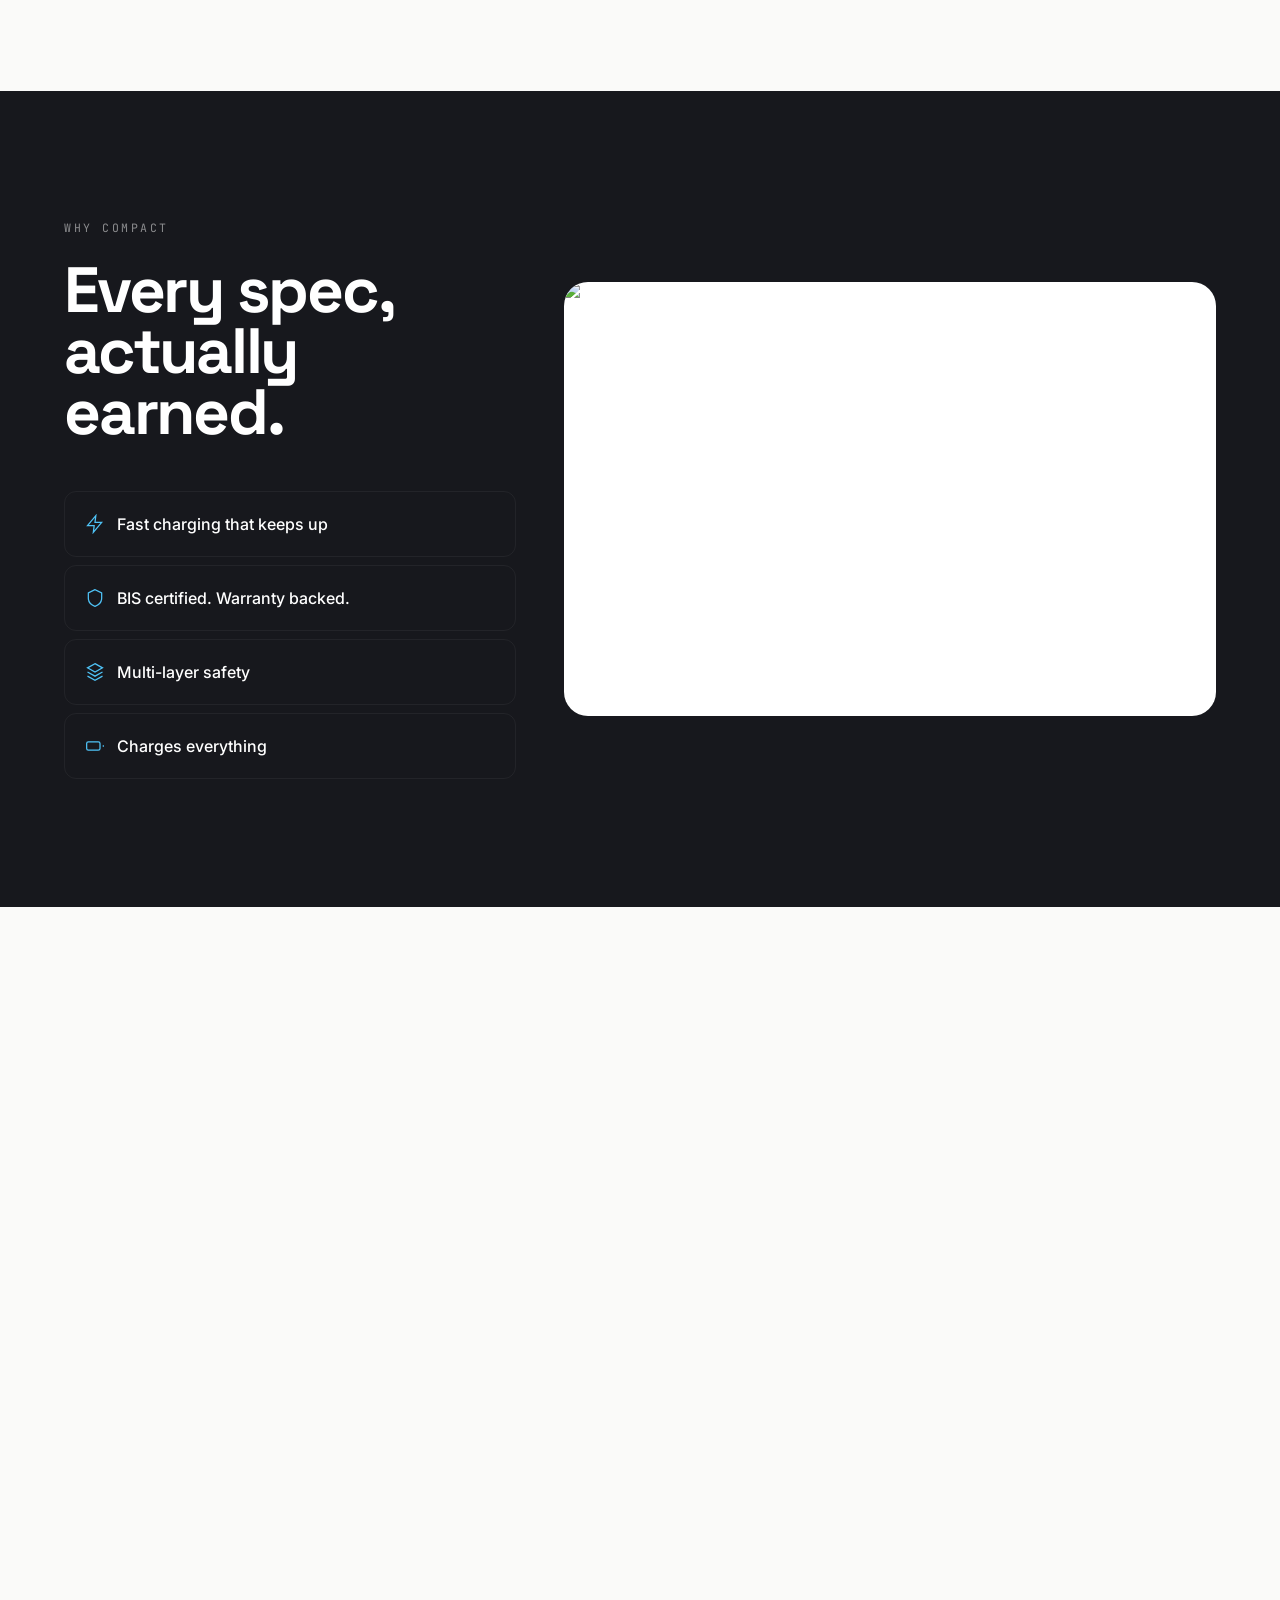
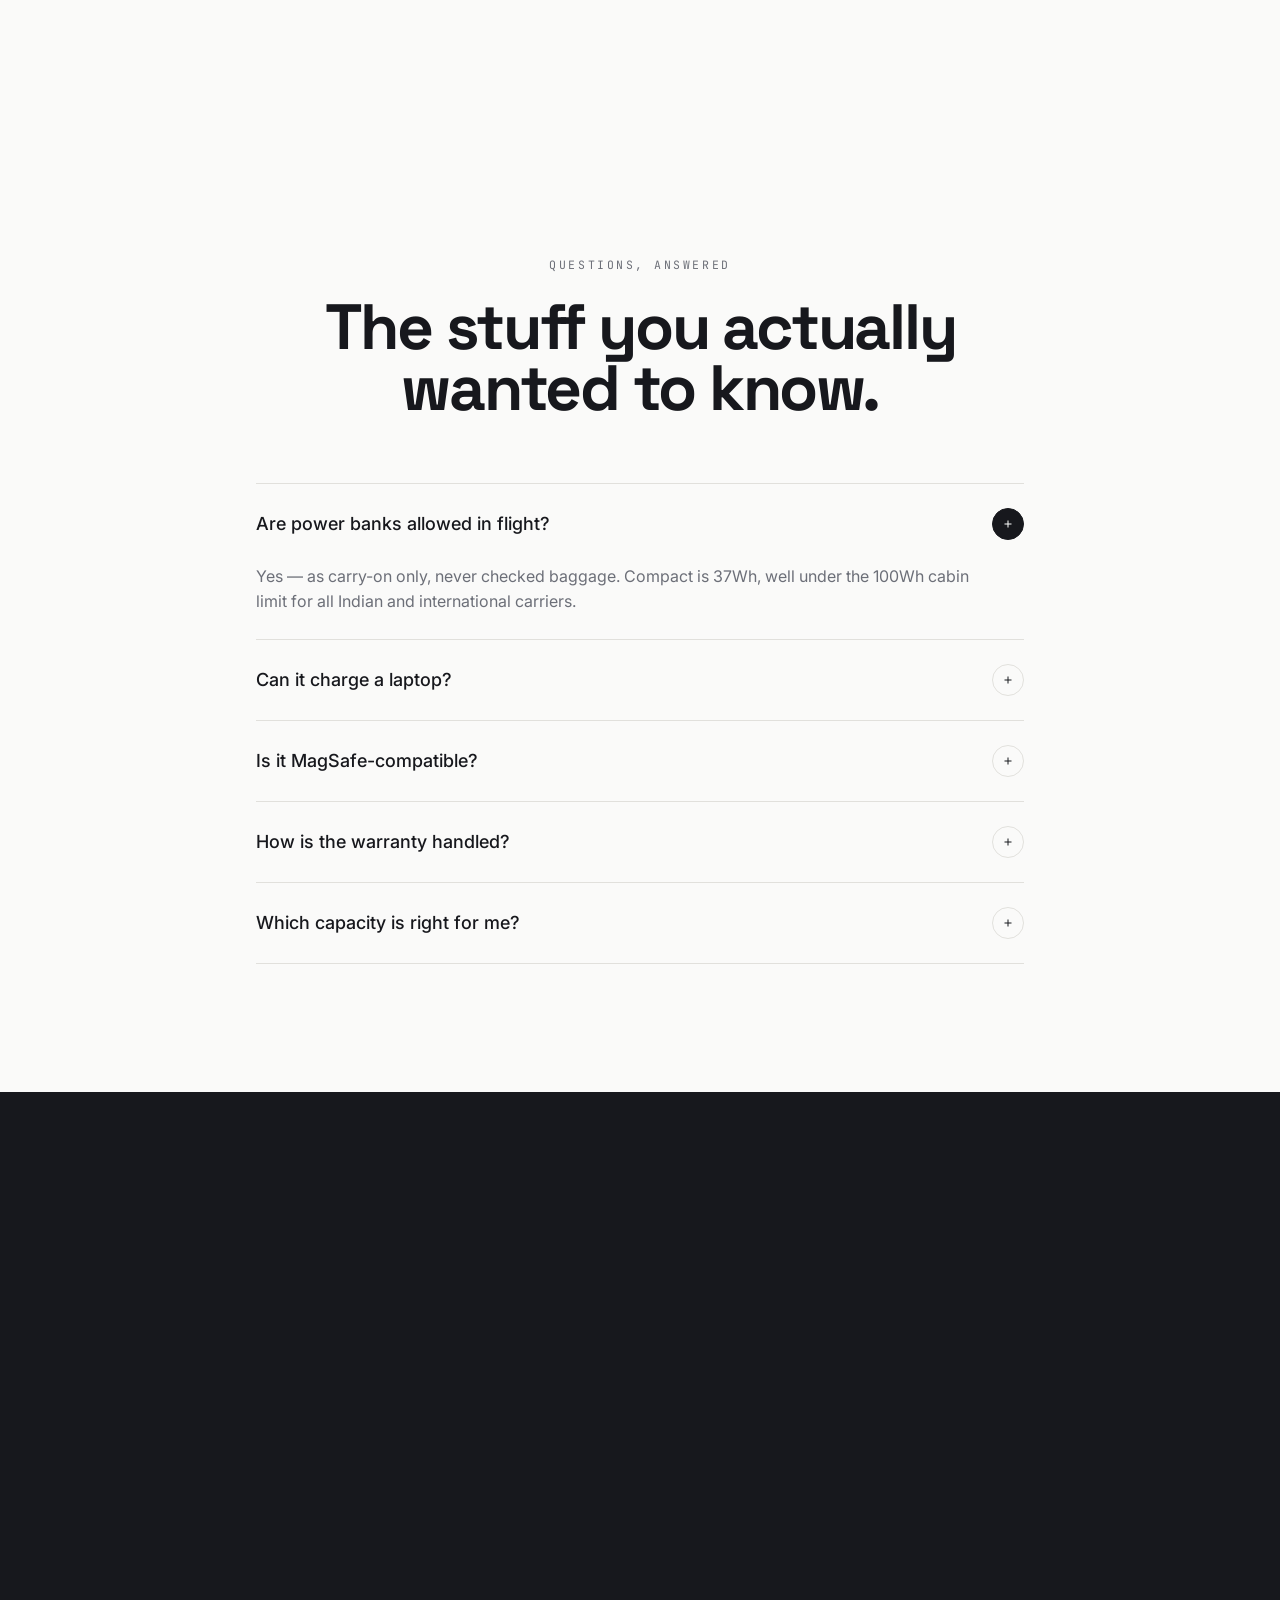
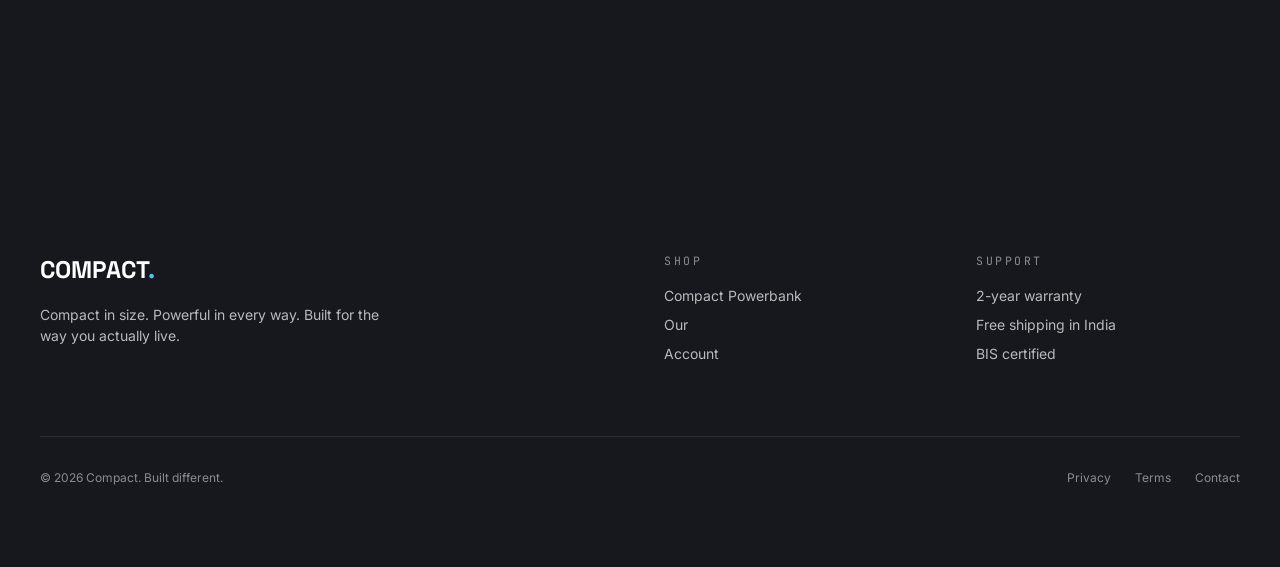
==== commit e38a7919: "Update index.html" ====
--- a/index.html
+++ b/index.html
@@ -6,7 +6,7 @@
 <title>Compact — Power Without Limits. Wireless Powerbank</title>
 <meta name="description" content="The best power bank in India 2026. 10,000 mAh · 40W wireless · 250W wired. Airplane friendly. BIS certified. Free 2-day delivery.">
 <link rel="icon" href="data:,">
-<link rel="stylesheet" href="css/styles.css">
+<link rel="stylesheet" href="styles.css">
 </head>
 <body>
 
--- a/styles.css
+++ b/styles.css
@@ -0,0 +1,614 @@
+/* =========================================================
+   COMPACT — Wireless Powerbank
+   Design system + component styles
+   ========================================================= */
+
+@import url("https://fonts.googleapis.com/css2?family=Space+Grotesk:wght@400;500;600;700&family=Inter:wght@300;400;500;600;700&family=JetBrains+Mono:wght@400;500&display=swap");
+
+:root {
+  --radius: 0.75rem;
+
+  --bone: #fafaf9;
+  --ink: #17181d;
+
+  --background: #fafaf9;
+  --foreground: #17181d;
+  --card: #ffffff;
+  --muted: #f1f1ef;
+  --muted-foreground: #6c6f78;
+  --accent: #e9edf3;
+  --border: #e1e0dc;
+
+  --electric: #4fc3f7;
+  --electric-glow: #a3e0ff;
+
+  --grad-hero: radial-gradient(120% 80% at 70% 20%, #fbfbfa 0%, #e6ecf4 60%, #c3d2e0 100%);
+  --grad-ink: linear-gradient(180deg, #17181d 0%, #0b0c10 100%);
+  --grad-electric: linear-gradient(135deg, var(--electric) 0%, var(--electric-glow) 100%);
+
+  --shadow-soft: 0 1px 2px rgba(0,0,0,0.04), 0 8px 24px rgba(0,0,0,0.06);
+  --shadow-lift: 0 30px 60px -20px rgba(0,0,0,0.25);
+  --shadow-glow: 0 0 60px rgba(79,195,247,0.35);
+
+  --font-display: "Space Grotesk", "Inter", system-ui, sans-serif;
+  --font-sans: "Inter", system-ui, sans-serif;
+  --font-mono: "JetBrains Mono", ui-monospace, monospace;
+}
+
+* { box-sizing: border-box; }
+html { scroll-behavior: smooth; -webkit-font-smoothing: antialiased; }
+body {
+  margin: 0;
+  background: var(--background);
+  color: var(--foreground);
+  font-family: var(--font-sans);
+  line-height: 1.5;
+}
+img { display: block; max-width: 100%; }
+a { color: inherit; text-decoration: none; }
+button { font: inherit; cursor: pointer; background: none; border: none; color: inherit; }
+ul { list-style: none; margin: 0; padding: 0; }
+::selection { background: var(--electric); color: var(--ink); }
+
+h1, h2, h3, h4 { font-family: var(--font-display); letter-spacing: -0.03em; margin: 0; }
+p { margin: 0; }
+
+.wrap { max-width: 1400px; margin: 0 auto; padding: 0 24px; }
+@media (min-width: 768px) { .wrap { padding: 0 64px; } }
+
+.text-balance { text-wrap: balance; }
+
+.display-xl {
+  font-family: var(--font-display);
+  font-weight: 700;
+  font-size: clamp(3rem, 9vw, 8rem);
+  line-height: 0.92;
+  letter-spacing: -0.045em;
+}
+.display-lg {
+  font-family: var(--font-display);
+  font-weight: 700;
+  font-size: clamp(2.25rem, 5vw, 4.5rem);
+  line-height: 0.95;
+  letter-spacing: -0.035em;
+}
+.eyebrow {
+  font-family: var(--font-mono);
+  font-size: 0.72rem;
+  letter-spacing: 0.22em;
+  text-transform: uppercase;
+  color: var(--muted-foreground);
+}
+.text-electric { color: var(--electric); }
+.bg-grad-ink { background: var(--grad-ink); }
+
+.link-underline { position: relative; display: inline-block; }
+.link-underline::after {
+  content: "";
+  position: absolute;
+  left: 0; right: 0; bottom: -2px;
+  height: 1px;
+  background: currentColor;
+  transform: scaleX(0);
+  transform-origin: right;
+  transition: transform 0.4s cubic-bezier(0.7,0,0.2,1);
+}
+.link-underline:hover::after { transform: scaleX(1); transform-origin: left; }
+
+/* ---------------- Buttons ---------------- */
+.btn {
+  display: inline-flex;
+  align-items: center;
+  gap: 12px;
+  border-radius: 999px;
+  font-weight: 500;
+  height: 56px;
+  padding: 0 12px 0 28px;
+  transition: transform 0.2s ease;
+}
+.btn:hover { transform: scale(1.02); }
+.btn-light { background: #fff; color: var(--ink); }
+.btn-arrow {
+  height: 40px; width: 40px; border-radius: 999px;
+  background: var(--ink); color: #fff;
+  display: grid; place-items: center;
+  transition: transform 0.2s ease;
+}
+.btn:hover .btn-arrow { transform: translateX(3px); }
+.btn-arrow.electric { background: var(--electric); color: var(--ink); }
+
+.btn-solid {
+  height: 56px; border-radius: 999px; background: var(--ink); color: #fff;
+  font-weight: 500; display: inline-flex; align-items: center; justify-content: center;
+  transition: transform 0.15s ease, background 0.15s ease, opacity .15s ease;
+}
+.btn-solid:hover { background: rgba(23,24,29,0.9); transform: scale(1.01); }
+.btn-solid:disabled { opacity: 0.4; cursor: not-allowed; transform: none; }
+
+/* ---------------- Nav ---------------- */
+.nav {
+  position: fixed; top: 0; left: 0; right: 0; z-index: 50;
+  transition: all 0.4s ease;
+  background: transparent;
+}
+.nav.scrolled {
+  background: rgba(250,250,249,0.8);
+  backdrop-filter: blur(20px);
+  border-bottom: 1px solid var(--border);
+}
+.nav-inner {
+  max-width: 1400px; margin: 0 auto; padding: 0 24px;
+  height: 64px; display: flex; align-items: center; justify-content: space-between;
+}
+@media (min-width: 768px) { .nav-inner { padding: 0 40px; height: 80px; } }
+.logo { font-family: var(--font-display); font-weight: 700; font-size: 1.125rem; letter-spacing: -0.02em; color: var(--foreground); }
+.nav.on-dark .logo, .nav.on-dark .nav-link, .nav.on-dark .icon-btn { color: #fff; }
+.logo .dot, .nav-links .dot { color: var(--electric); }
+
+.nav-links { display: none; align-items: center; gap: 40px; }
+@media (min-width: 768px) { .nav-links { display: flex; } }
+.nav-link { font-size: 0.875rem; color: rgba(23,24,29,0.7); transition: color .2s; }
+.nav-link:hover { color: var(--foreground); }
+.nav.on-dark .nav-link { color: rgba(255,255,255,0.85); }
+.nav.on-dark .nav-link:hover { color: #fff; }
+
+.nav-actions { display: flex; align-items: center; gap: 4px; }
+.icon-btn {
+  height: 40px; width: 40px; border-radius: 999px; display: inline-flex; align-items: center; justify-content: center;
+  color: rgba(23,24,29,0.7); transition: background .2s, color .2s; position: relative;
+}
+.icon-btn:hover { background: var(--muted); }
+.nav.on-dark .icon-btn { color: rgba(255,255,255,0.85); }
+.nav.on-dark .icon-btn:hover { background: rgba(255,255,255,0.1); }
+.icon-btn.account { display: none; }
+@media (min-width: 768px) { .icon-btn.account { display: inline-flex; } }
+.icon-btn.menu-btn { display: inline-flex; }
+@media (min-width: 768px) { .icon-btn.menu-btn { display: none; } }
+.icon-btn svg { width: 18px; height: 18px; }
+.cart-badge {
+  position: absolute; top: -1px; right: -1px; height: 16px; width: 16px; border-radius: 999px;
+  background: var(--electric); color: var(--ink); font-size: 10px; font-weight: 500;
+  display: none; align-items: center; justify-content: center;
+}
+.cart-badge.show { display: flex; }
+
+.mobile-menu {
+  position: fixed; inset: 0; z-index: 60; background: var(--ink); color: #fff;
+  display: none; flex-direction: column;
+}
+.mobile-menu.open { display: flex; }
+.mobile-menu-top { display: flex; align-items: center; justify-content: space-between; padding: 0 24px; height: 64px; }
+.mobile-menu nav { display: flex; flex-direction: column; gap: 32px; padding: 64px 24px 0; }
+.mobile-menu nav a { font-family: var(--font-display); font-weight: 700; font-size: 2.25rem; }
+
+/* ---------------- Footer ---------------- */
+.footer { background: var(--ink); color: rgba(255,255,255,0.7); }
+.footer-inner { max-width: 1400px; margin: 0 auto; padding: 80px 24px; }
+@media (min-width: 768px) { .footer-inner { padding: 80px 40px; } }
+.footer-grid { display: grid; gap: 48px; grid-template-columns: 1fr; }
+@media (min-width: 768px) { .footer-grid { grid-template-columns: repeat(4,1fr); } }
+.footer-brand { grid-column: span 1; }
+@media (min-width: 768px) { .footer-brand { grid-column: span 2; } }
+.footer-logo { font-family: var(--font-display); font-weight: 700; font-size: 1.5rem; color: #fff; }
+.footer-brand p { margin-top: 16px; font-size: 0.875rem; max-width: 22rem; }
+.footer ul { margin-top: 16px; }
+.footer li { font-size: 0.875rem; margin-bottom: 8px; }
+.footer li a:hover { color: #fff; }
+.footer-bottom {
+  margin-top: 64px; padding-top: 32px; border-top: 1px solid rgba(255,255,255,0.1);
+  display: flex; flex-direction: column; align-items: center; justify-content: space-between; gap: 16px;
+  font-size: 0.75rem; color: rgba(255,255,255,0.5);
+}
+@media (min-width: 768px) { .footer-bottom { flex-direction: row; } }
+.footer-bottom .links { display: flex; gap: 24px; }
+.footer-bottom a:hover { color: #fff; }
+
+/* ---------------- Cart drawer ---------------- */
+.overlay {
+  position: fixed; inset: 0; z-index: 70; background: rgba(23,24,29,0.5); backdrop-filter: blur(4px);
+  opacity: 0; pointer-events: none; transition: opacity .3s ease;
+}
+.overlay.show { opacity: 1; pointer-events: auto; }
+
+.cart-drawer {
+  position: fixed; right: 0; top: 0; bottom: 0; z-index: 80; width: 100%; max-width: 440px;
+  background: var(--background); display: flex; flex-direction: column;
+  transform: translateX(100%); transition: transform .4s cubic-bezier(0.16,1,0.3,1);
+}
+.cart-drawer.show { transform: translateX(0); }
+.cart-head { display: flex; align-items: center; justify-content: space-between; padding: 0 24px; height: 64px; border-bottom: 1px solid var(--border); }
+.cart-head .title { font-family: var(--font-display); font-weight: 700; }
+.cart-body { flex: 1; overflow-y: auto; padding: 24px; }
+.cart-empty { height: 100%; display: flex; flex-direction: column; align-items: center; justify-content: center; text-align: center; color: var(--muted-foreground); }
+.cart-empty svg { width: 32px; height: 32px; margin-bottom: 16px; opacity: 0.4; }
+.cart-empty a { margin-top: 24px; font-size: 0.875rem; text-decoration: underline; text-underline-offset: 4px; }
+
+.cart-item { display: flex; gap: 16px; margin-bottom: 24px; }
+.cart-item .thumb { height: 96px; width: 80px; background: var(--muted); border-radius: 12px; overflow: hidden; flex-shrink: 0; }
+.cart-item .thumb img { width: 100%; height: 100%; object-fit: cover; }
+.cart-item .info { flex: 1; min-width: 0; }
+.cart-item .row1 { display: flex; justify-content: space-between; gap: 8px; }
+.cart-item .name { font-size: 0.875rem; font-weight: 500; }
+.cart-item .variant { font-size: 0.75rem; color: var(--muted-foreground); margin-top: 2px; }
+.cart-item .row2 { display: flex; align-items: center; justify-content: space-between; margin-top: 12px; }
+.cart-item .price { font-size: 0.875rem; font-weight: 500; }
+.qty-control { display: inline-flex; align-items: center; border: 1px solid var(--border); border-radius: 999px; }
+.qty-control button { height: 32px; width: 32px; display: flex; align-items: center; justify-content: center; border-radius: 999px; }
+.qty-control button:hover { background: var(--muted); }
+.qty-control span { width: 32px; text-align: center; font-size: 0.875rem; }
+.remove-btn svg { width: 16px; height: 16px; color: var(--muted-foreground); }
+.remove-btn:hover svg { color: var(--foreground); }
+
+.cart-footer { border-top: 1px solid var(--border); padding: 24px; display: none; flex-direction: column; gap: 16px; }
+.cart-footer.show { display: flex; }
+.cart-footer .line { display: flex; justify-content: space-between; font-size: 0.875rem; }
+.cart-footer .sub { color: var(--muted-foreground); }
+.cart-footer .ship { display: flex; justify-content: space-between; font-size: 0.75rem; color: var(--muted-foreground); }
+.cart-footer .checkout-btn { width: 100%; text-align: center; }
+
+/* ---------------- Hero ---------------- */
+.hero {
+  position: relative; height: 100svh; overflow: hidden; background: var(--ink); color: #fff;
+}
+.hero-media { position: absolute; inset: 0; will-change: transform; }
+.hero-media img { width: 100%; height: 100%; object-fit: cover; }
+.hero-media::after {
+  content: ""; position: absolute; inset: 0;
+  background: linear-gradient(to bottom, rgba(23,24,29,0.2), transparent 55%, rgba(23,24,29,0.6)),
+              linear-gradient(to right, rgba(23,24,29,0.5), transparent 60%);
+}
+.hero-content {
+  position: relative; z-index: 10; height: 100%; display: flex; flex-direction: column; justify-content: flex-end;
+  padding: 0 24px 64px; max-width: 1400px; margin: 0 auto;
+}
+@media (min-width: 768px) { .hero-content { padding: 0 64px 96px; } }
+.hero-eyebrow { color: rgba(255,255,255,0.6); margin-bottom: 24px; }
+.hero h1 { max-width: 56rem; }
+.hero h1 .dim { color: rgba(255,255,255,0.4); }
+.hero-cta { margin-top: 40px; display: flex; flex-direction: column; align-items: flex-start; gap: 24px; }
+@media (min-width: 640px) { .hero-cta { flex-direction: row; align-items: center; } }
+.hero-cta .watch { font-size: 0.875rem; color: rgba(255,255,255,0.7); }
+.hero-stats {
+  margin-top: 56px; display: grid; grid-template-columns: repeat(2,1fr); gap: 24px; max-width: 48rem;
+  border-top: 1px solid rgba(255,255,255,0.1); padding-top: 32px;
+}
+@media (min-width: 768px) { .hero-stats { grid-template-columns: repeat(4,1fr); } }
+.hero-stats .k { font-family: var(--font-display); font-weight: 600; font-size: 1.75rem; }
+@media (min-width: 768px) { .hero-stats .k { font-size: 1.875rem; } }
+.hero-stats .u { font-size: 0.75rem; color: rgba(255,255,255,0.5); margin-top: 4px; text-transform: uppercase; letter-spacing: 0.08em; }
+.scroll-hint {
+  position: absolute; bottom: 32px; left: 50%; transform: translateX(-50%);
+  color: rgba(255,255,255,0.5); font-size: 0.75rem; letter-spacing: 0.2em; text-transform: uppercase;
+  animation: bob 2s ease-in-out infinite;
+}
+@keyframes bob { 0%,100% { transform: translate(-50%,0); } 50% { transform: translate(-50%,8px); } }
+
+/* ---------------- Generic sections ---------------- */
+.section { position: relative; padding: 128px 24px; overflow: hidden; }
+@media (min-width: 768px) { .section { padding: 128px 64px; } }
+.section.lg { padding: 128px 24px; }
+@media (min-width: 768px) { .section.lg { padding: 192px 64px; } }
+.section.dark { background: var(--ink); color: #fff; }
+.section-inner { max-width: 1400px; margin: 0 auto; }
+
+/* Problem section */
+.problem-grid { display: grid; gap: 48px; align-items: center; grid-template-columns: 1fr; }
+@media (min-width: 768px) { .problem-grid { grid-template-columns: repeat(12,1fr); } }
+.problem-text { grid-column: span 12; }
+@media (min-width: 768px) { .problem-text { grid-column: span 7; } }
+.problem-text p { margin-top: 32px; font-size: 1.125rem; color: var(--muted-foreground); max-width: 36rem; line-height: 1.7; }
+@media (min-width: 768px) { .problem-text p { font-size: 1.25rem; } }
+.problem-stats { margin-top: 40px; display: grid; grid-template-columns: repeat(3,1fr); gap: 24px; max-width: 28rem; }
+.problem-stats .big { grid-column: span 1; font-family: var(--font-display); font-weight: 700; font-size: 3rem; }
+.problem-stats .lbl { grid-column: span 2; align-self: flex-end; padding-bottom: 4px; font-size: 0.875rem; }
+.problem-stats .cap { grid-column: span 3; border-top: 1px solid var(--border); padding-top: 16px; font-size: 0.75rem; color: var(--muted-foreground); }
+.problem-media { grid-column: span 12; position: relative; aspect-ratio: 3/2; border-radius: 16px; overflow: hidden; background: var(--muted); }
+@media (min-width: 768px) { .problem-media { grid-column: span 5; } }
+.problem-media img { width: 100%; height: 100%; object-fit: cover; }
+.problem-media::after { content: ""; position: absolute; inset: 0; background: linear-gradient(to top, rgba(23,24,29,0.4), transparent); }
+
+/* Solution section */
+.solution-header { max-width: 48rem; }
+.solution-header h2 { margin-top: 4px; }
+.solution-media { margin-top: 80px; position: relative; aspect-ratio: 3/2; border-radius: 24px; overflow: hidden; background: #fff; }
+.solution-media img { width: 100%; height: 100%; object-fit: contain; }
+.solution-features { margin-top: 96px; display: grid; grid-template-columns: repeat(2,1fr); gap: 32px 40px; }
+@media (min-width: 768px) { .solution-features { grid-template-columns: repeat(4,1fr); } }
+.solution-features .feat { border-top: 1px solid rgba(255,255,255,0.15); padding-top: 24px; }
+.solution-features svg { width: 24px; height: 24px; color: var(--electric); stroke-width: 1.5; }
+.solution-features .k { margin-top: 32px; font-family: var(--font-display); font-weight: 600; font-size: 1.75rem; }
+.solution-features .l { margin-top: 4px; font-size: 0.875rem; color: rgba(255,255,255,0.6); }
+
+/* SafeCharge section */
+.sc-grid { display: grid; gap: 48px; align-items: center; grid-template-columns: 1fr; }
+@media (min-width: 768px) { .sc-grid { grid-template-columns: repeat(12,1fr); gap: 80px; } }
+.sc-text { grid-column: span 12; }
+@media (min-width: 768px) { .sc-text { grid-column: span 5; } }
+.sc-text p { margin-top: 32px; font-size: 1.125rem; color: var(--muted-foreground); line-height: 1.7; max-width: 28rem; }
+.sc-items { margin-top: 48px; display: grid; grid-template-columns: repeat(2,1fr); gap: 24px 32px; }
+.sc-item { display: flex; gap: 12px; }
+.sc-item .ico { height: 32px; width: 32px; border-radius: 8px; background: rgba(79,195,247,0.15); display: flex; align-items: center; justify-content: center; flex-shrink: 0; }
+.sc-item .ico svg { width: 16px; height: 16px; color: var(--electric); }
+.sc-item .t { font-size: 0.875rem; font-weight: 500; }
+.sc-item .d { font-size: 0.75rem; color: var(--muted-foreground); margin-top: 2px; }
+.sc-media { grid-column: span 12; position: relative; aspect-ratio: 16/10; border-radius: 16px; overflow: hidden; box-shadow: var(--shadow-lift); }
+@media (min-width: 768px) { .sc-media { grid-column: span 7; } }
+.sc-media img { width: 100%; height: 100%; object-fit: cover; }
+
+/* Comparison */
+.cmp-header { max-width: 42rem; margin-bottom: 64px; }
+.cmp-header p { margin-top: 24px; color: var(--muted-foreground); }
+.cmp-grid { display: grid; gap: 16px; grid-template-columns: 1fr; }
+@media (min-width: 768px) { .cmp-grid { grid-template-columns: repeat(3,1fr); } }
+.cmp-card { position: relative; border-radius: 16px; padding: 32px; border: 1px solid var(--border); background: var(--card); transition: border-color .2s; }
+.cmp-card:hover { border-color: rgba(23,24,29,0.4); }
+.cmp-card.highlight { background: var(--ink); color: #fff; border-color: var(--ink); box-shadow: var(--shadow-lift); }
+.cmp-badge { position: absolute; top: -12px; left: 32px; background: var(--electric); color: var(--ink); font-size: 10px; letter-spacing: 0.2em; text-transform: uppercase; padding: 4px 8px; border-radius: 999px; font-weight: 500; }
+.cmp-cap { font-family: var(--font-display); font-weight: 700; font-size: 1.875rem; }
+.cmp-best { margin-top: 4px; font-size: 0.875rem; color: var(--muted-foreground); }
+.cmp-card.highlight .cmp-best { color: rgba(255,255,255,0.6); }
+.cmp-rows { margin-top: 32px; padding-top: 24px; border-top: 1px solid var(--border); display: flex; flex-direction: column; gap: 12px; font-size: 0.875rem; }
+.cmp-card.highlight .cmp-rows { border-color: rgba(255,255,255,0.15); }
+.cmp-rows .r { display: flex; justify-content: space-between; }
+.cmp-rows .r span:first-child { color: var(--muted-foreground); }
+.cmp-card.highlight .cmp-rows .r span:first-child { color: rgba(255,255,255,0.5); }
+
+/* Why choose us */
+.why-grid { display: grid; gap: 48px; align-items: center; grid-template-columns: 1fr; }
+@media (min-width: 768px) { .why-grid { grid-template-columns: repeat(12,1fr); } }
+.why-left { grid-column: span 12; }
+@media (min-width: 768px) { .why-left { grid-column: span 5; } }
+.why-list { margin-top: 48px; display: flex; flex-direction: column; gap: 8px; }
+.why-item { width: 100%; text-align: left; border-radius: 12px; padding: 20px; border: 1px solid rgba(255,255,255,0.05); transition: all .2s; }
+.why-item:hover { background: rgba(255,255,255,0.03); }
+.why-item.active { background: rgba(255,255,255,0.08); border-color: rgba(255,255,255,0.2); }
+.why-item .head { display: flex; align-items: center; gap: 12px; }
+.why-item svg { width: 20px; height: 20px; color: var(--electric); stroke-width: 1.5; flex-shrink: 0; }
+.why-item .t { font-size: 1rem; font-weight: 500; }
+.why-item .body { font-size: 0.875rem; color: rgba(255,255,255,0.6); margin-top: 12px; padding-left: 32px; display: none; }
+.why-item.active .body { display: block; }
+.why-media { grid-column: span 12; position: relative; aspect-ratio: 3/2; border-radius: 24px; overflow: hidden; background: #fff; }
+@media (min-width: 768px) { .why-media { grid-column: span 7; aspect-ratio: 3/2; } }
+.why-media img { position: absolute; inset: 0; width: 100%; height: 100%; object-fit: cover; opacity: 0; transition: opacity .6s ease; }
+.why-media img.show { opacity: 1; }
+
+/* Social proof */
+.reviews-head { display: flex; align-items: flex-end; justify-content: space-between; flex-wrap: wrap; gap: 24px; margin-bottom: 64px; }
+.reviews-head h2 { max-width: 40rem; }
+.reviews-grid { display: grid; gap: 16px; grid-template-columns: 1fr; }
+@media (min-width: 768px) { .reviews-grid { grid-template-columns: repeat(3,1fr); } }
+.review { border-radius: 16px; border: 1px solid var(--border); padding: 32px; background: var(--card); }
+.review .stars { color: var(--electric); }
+.review p { margin-top: 16px; font-size: 1.125rem; line-height: 1.6; }
+.review footer { margin-top: 32px; font-size: 0.875rem; color: var(--muted-foreground); }
+
+/* FAQ */
+.faq-wrap { max-width: 48rem; margin: 0 auto; }
+.faq-head { text-align: center; margin-bottom: 64px; }
+.faq-head h2 { margin-top: 24px; }
+.faq-list { border-top: 1px solid var(--border); border-bottom: 1px solid var(--border); }
+.faq-item { border-bottom: 1px solid var(--border); }
+.faq-item:last-child { border-bottom: none; }
+.faq-q { width: 100%; display: flex; align-items: center; justify-content: space-between; padding: 24px 0; text-align: left; }
+.faq-q .txt { font-size: 1.125rem; font-weight: 500; padding-right: 32px; }
+.faq-q .toggle { height: 32px; width: 32px; border-radius: 999px; border: 1px solid var(--border); display: flex; align-items: center; justify-content: center; flex-shrink: 0; transition: all .2s; }
+.faq-item.open .faq-q .toggle { background: var(--ink); color: #fff; border-color: var(--ink); }
+.faq-q .toggle svg { width: 12px; height: 12px; }
+.faq-a { max-height: 0; overflow: hidden; transition: max-height .35s ease; }
+.faq-item.open .faq-a { max-height: 200px; }
+.faq-a p { padding-bottom: 24px; padding-right: 48px; color: var(--muted-foreground); line-height: 1.6; }
+
+/* Final CTA */
+.finalcta { text-align: center; }
+.finalcta p { margin-top: 32px; font-size: 1.125rem; color: rgba(255,255,255,0.7); max-width: 32rem; margin-left: auto; margin-right: auto; }
+.finalcta .btn { margin-top: 48px; }
+
+/* Quick buy bar */
+.quickbuy {
+  position: fixed; bottom: 24px; left: 50%; transform: translate(-50%, 120px); z-index: 40;
+  width: min(680px, calc(100% - 24px)); opacity: 0; transition: transform .4s cubic-bezier(0.16,1,0.3,1), opacity .4s ease;
+  pointer-events: none;
+}
+.quickbuy.show { transform: translate(-50%, 0); opacity: 1; pointer-events: auto; }
+.quickbuy-inner { background: var(--ink); color: #fff; border-radius: 999px; display: flex; align-items: center; gap: 12px; padding: 8px 8px 8px 12px; box-shadow: var(--shadow-lift); }
+.quickbuy-inner img { height: 40px; width: 40px; border-radius: 999px; object-fit: cover; flex-shrink: 0; }
+.quickbuy-info { flex: 1; min-width: 0; }
+.quickbuy-info .name { font-size: 0.875rem; font-weight: 500; white-space: nowrap; overflow: hidden; text-overflow: ellipsis; }
+.quickbuy-info .price { font-size: 0.75rem; color: rgba(255,255,255,0.6); display: flex; align-items: center; gap: 8px; }
+.quickbuy-info .strike { text-decoration: line-through; }
+.quickbuy-info .now { color: var(--electric); font-weight: 500; }
+.quickbuy-btn { background: var(--electric); color: var(--ink); height: 44px; padding: 0 20px; border-radius: 999px; font-weight: 500; font-size: 0.875rem; display: flex; align-items: center; gap: 8px; transition: background .2s; }
+.quickbuy-btn:hover { background: #fff; }
+.quickbuy-btn svg { width: 16px; height: 16px; }
+
+/* ---------------- Product page ---------------- */
+.page-top { padding-top: 80px; }
+.breadcrumb { font-size: 0.75rem; color: var(--muted-foreground); margin-bottom: 24px; }
+.breadcrumb a:hover { color: var(--foreground); }
+.product-grid { display: grid; gap: 40px; grid-template-columns: 1fr; }
+@media (min-width: 1024px) { .product-grid { grid-template-columns: repeat(12,1fr); } }
+.gallery { grid-column: span 12; }
+@media (min-width: 1024px) { .gallery { grid-column: span 7; } }
+.gallery-main { position: relative; aspect-ratio: 3/2; border-radius: 24px; overflow: hidden; background: var(--muted); }
+.gallery-main img { width: 100%; height: 100%; object-fit: cover; }
+.gallery-thumbs { margin-top: 16px; display: grid; grid-template-columns: repeat(3,1fr); gap: 12px; }
+.gallery-thumbs button { aspect-ratio: 3/2; border-radius: 12px; overflow: hidden; background: var(--muted); border: 2px solid transparent; opacity: 0.7; transition: all .2s; }
+.gallery-thumbs button.active { border-color: var(--ink); opacity: 1; }
+.gallery-thumbs button:hover { opacity: 1; }
+.gallery-thumbs img { width: 100%; height: 100%; object-fit: cover; }
+
+.pdetails { grid-column: span 12; }
+@media (min-width: 1024px) { .pdetails { grid-column: span 5; } }
+.pdetails-inner { position: sticky; top: 96px; }
+.pdetails h1 { margin-top: 16px; }
+.pdetails > .tagline { margin-top: 16px; color: var(--muted-foreground); }
+.price-row { margin-top: 24px; display: flex; align-items: baseline; gap: 12px; }
+.price-row .now { font-family: var(--font-display); font-weight: 700; font-size: 1.875rem; }
+.price-row .was { color: var(--muted-foreground); text-decoration: line-through; }
+.price-row .save { font-size: 0.75rem; font-weight: 500; background: rgba(79,195,247,0.15); color: var(--electric); padding: 4px 8px; border-radius: 999px; }
+
+.variant-block { margin-top: 32px; }
+.variant-label { font-size: 0.875rem; font-weight: 500; margin-bottom: 12px; }
+.variant-label span { color: var(--muted-foreground); font-weight: 400; }
+.variant-options { display: flex; gap: 12px; }
+.variant-btn { padding: 0 16px; height: 44px; border-radius: 999px; font-size: 0.875rem; border: 1px solid var(--border); transition: all .2s; }
+.variant-btn.active { background: var(--ink); color: #fff; border-color: var(--ink); }
+.variant-btn:hover:not(.active) { border-color: var(--foreground); }
+
+.buy-row { margin-top: 32px; display: flex; align-items: center; gap: 12px; }
+.buy-row .qty-control { flex-shrink: 0; }
+.buy-row .qty-control button { height: 48px; width: 48px; border-radius: 0; }
+.buy-row .qty-control button:first-child { border-radius: 999px 0 0 999px; }
+.buy-row .qty-control button:last-child { border-radius: 0 999px 999px 0; }
+.buy-row .qty-control span { width: 32px; }
+.buy-row .add-btn { flex: 1; height: 48px; }
+
+.bullets { margin-top: 32px; display: flex; flex-direction: column; gap: 12px; }
+.bullets li { display: flex; align-items: flex-start; gap: 12px; font-size: 0.875rem; }
+.bullets svg { width: 16px; height: 16px; color: var(--electric); margin-top: 2px; flex-shrink: 0; }
+
+.trust-row { margin-top: 32px; display: grid; grid-template-columns: repeat(3,1fr); gap: 12px; padding-top: 32px; border-top: 1px solid var(--border); }
+.trust-row .item { text-align: center; }
+.trust-row svg { width: 20px; height: 20px; margin: 0 auto; color: var(--muted-foreground); stroke-width: 1.5; }
+.trust-row .t { font-size: 0.75rem; color: var(--muted-foreground); margin-top: 8px; }
+
+.specs { margin-top: 40px; }
+.spec { border-bottom: 1px solid var(--border); }
+.spec-q { width: 100%; display: flex; align-items: center; justify-content: space-between; padding: 20px 0; text-align: left; }
+.spec-q .t { font-weight: 500; }
+.spec-q svg { width: 16px; height: 16px; }
+.spec-a { max-height: 0; overflow: hidden; transition: max-height .3s ease; }
+.spec.open .spec-a { max-height: 300px; }
+.spec-a-inner { padding-bottom: 20px; display: flex; flex-direction: column; gap: 8px; }
+.spec-row { display: flex; justify-content: space-between; font-size: 0.875rem; gap: 24px; }
+.spec-row .k { color: var(--muted-foreground); }
+.spec-row .v { text-align: right; }
+
+/* ---------------- Checkout ---------------- */
+.checkout-grid { display: grid; gap: 48px; grid-template-columns: 1fr; }
+@media (min-width: 1024px) { .checkout-grid { grid-template-columns: repeat(12,1fr); } }
+.checkout-main { grid-column: span 12; }
+@media (min-width: 1024px) { .checkout-main { grid-column: span 7; } }
+.secure-line { margin-top: 12px; font-size: 0.875rem; color: var(--muted-foreground); display: flex; align-items: center; gap: 8px; }
+.secure-line svg { width: 12px; height: 12px; }
+.checkout-form { margin-top: 48px; display: flex; flex-direction: column; gap: 40px; }
+.cform-section .eyebrow { margin-bottom: 20px; }
+.cform-fields { display: flex; flex-direction: column; gap: 16px; }
+.cform-row2 { display: grid; grid-template-columns: repeat(2,1fr); gap: 16px; }
+.cform-row3 { display: grid; grid-template-columns: repeat(3,1fr); gap: 16px; }
+.field label { display: block; }
+.field .lbl { font-size: 0.75rem; color: var(--muted-foreground); }
+.field input {
+  margin-top: 4px; width: 100%; height: 48px; padding: 0 16px; border-radius: 12px;
+  border: 1px solid var(--border); background: var(--background); font: inherit; color: inherit;
+  transition: border-color .2s;
+}
+.field input:focus { outline: none; border-color: var(--ink); }
+
+.pay-grid { display: grid; grid-template-columns: repeat(2,1fr); gap: 12px; }
+.pay-option { border: 1px solid var(--border); border-radius: 12px; padding: 16px; cursor: pointer; transition: all .2s; }
+.pay-option input { position: absolute; opacity: 0; pointer-events: none; }
+.pay-option .lbl { font-size: 0.875rem; font-weight: 500; }
+.pay-option.checked { border-color: var(--ink); background: var(--muted); }
+.pay-option:hover { border-color: var(--ink); }
+
+.checkout-summary { grid-column: span 12; }
+@media (min-width: 1024px) { .checkout-summary { grid-column: span 5; } }
+.summary-box { position: sticky; top: 96px; background: rgba(241,241,239,0.5); border-radius: 16px; padding: 24px; border: 1px solid var(--border); }
+.summary-box .heading { font-size: 0.875rem; font-weight: 500; margin-bottom: 16px; }
+.summary-empty { font-size: 0.875rem; color: var(--muted-foreground); padding: 32px 0; text-align: center; }
+.summary-empty button { text-decoration: underline; }
+.summary-items { display: flex; flex-direction: column; gap: 16px; }
+.summary-item { display: flex; gap: 12px; align-items: center; }
+.summary-item .thumb { position: relative; height: 64px; width: 56px; background: var(--background); border-radius: 8px; overflow: hidden; flex-shrink: 0; }
+.summary-item .thumb img { width: 100%; height: 100%; object-fit: cover; }
+.summary-item .qtybadge { position: absolute; top: -4px; right: -4px; height: 20px; width: 20px; border-radius: 999px; background: var(--ink); color: #fff; font-size: 10px; display: flex; align-items: center; justify-content: center; }
+.summary-item .info { flex: 1; min-width: 0; }
+.summary-item .name { font-size: 0.875rem; white-space: nowrap; overflow: hidden; text-overflow: ellipsis; }
+.summary-item .variant { font-size: 0.75rem; color: var(--muted-foreground); }
+.summary-item .price { font-size: 0.875rem; }
+.summary-totals { margin-top: 24px; padding-top: 24px; border-top: 1px solid var(--border); display: flex; flex-direction: column; gap: 8px; font-size: 0.875rem; }
+.summary-totals .row { display: flex; justify-content: space-between; color: var(--muted-foreground); }
+.summary-totals .total { display: flex; justify-content: space-between; font-size: 1rem; font-weight: 600; padding-top: 12px; border-top: 1px solid var(--border); color: var(--foreground); }
+
+.order-done { padding-top: 80px; min-height: 100vh; display: flex; align-items: center; justify-content: center; padding-left: 24px; padding-right: 24px; }
+.order-done-inner { max-width: 28rem; text-align: center; }
+.order-check { height: 56px; width: 56px; border-radius: 999px; background: var(--electric); display: flex; align-items: center; justify-content: center; margin: 0 auto; }
+.order-check svg { width: 24px; height: 24px; color: var(--ink); }
+.order-done h1 { margin-top: 32px; }
+.order-done p { margin-top: 16px; color: var(--muted-foreground); }
+.order-done .btn-solid { margin-top: 40px; display: inline-flex; padding: 0 24px; }
+
+/* ---------------- About page ---------------- */
+.about-hero { position: relative; aspect-ratio: 3/2; max-height: 80svh; min-height: 440px; overflow: hidden; background: var(--ink); color: #fff; }
+.about-hero img { position: absolute; inset: 0; width: 100%; height: 100%; object-fit: cover; opacity: 0.8; }
+.about-hero::after { content: ""; position: absolute; inset: 0; background: linear-gradient(to top, var(--ink), rgba(23,24,29,0.4), transparent); }
+.about-hero-content { position: relative; z-index: 10; height: 100%; display: flex; align-items: flex-end; padding: 0 24px 64px; max-width: 1400px; margin: 0 auto; }
+@media (min-width: 768px) { .about-hero-content { padding: 0 64px 64px; } }
+.about-hero-content h1 { max-width: 48rem; }
+.about-intro { padding: 128px 24px; max-width: 48rem; margin: 0 auto; }
+@media (min-width: 768px) { .about-intro { padding: 128px 64px; } }
+.about-intro .lede { font-family: var(--font-display); font-size: 1.75rem; line-height: 1.35; }
+@media (min-width: 768px) { .about-intro .lede { font-size: 2rem; } }
+.about-intro .body { margin-top: 64px; display: flex; flex-direction: column; gap: 24px; font-size: 1.125rem; color: var(--muted-foreground); line-height: 1.7; }
+.about-intro .body .final { color: var(--foreground); font-weight: 500; }
+.about-stats-grid { max-width: 1400px; margin: 0 auto; display: grid; grid-template-columns: repeat(2,1fr); gap: 32px; }
+@media (min-width: 768px) { .about-stats-grid { grid-template-columns: repeat(4,1fr); } }
+.about-stats-grid .u { margin-top: 8px; color: rgba(255,255,255,0.6); font-size: 0.875rem; text-transform: uppercase; letter-spacing: 0.1em; }
+.about-vision { display: grid; gap: 48px; grid-template-columns: 1fr; align-items: center; max-width: 1400px; margin: 0 auto; }
+@media (min-width: 768px) { .about-vision { grid-template-columns: repeat(2,1fr); } }
+.about-vision .media { aspect-ratio: 3/2; border-radius: 24px; overflow: hidden; }
+.about-vision img { width: 100%; height: 100%; object-fit: cover; }
+
+/* ---------------- Account page ---------------- */
+.account-wrap { max-width: 1200px; margin: 0 auto; padding: 48px 24px; }
+@media (min-width: 768px) { .account-wrap { padding: 48px 40px; } }
+.account-head { display: flex; align-items: flex-end; justify-content: space-between; flex-wrap: wrap; gap: 16px; margin-bottom: 48px; }
+.account-head .signout { font-size: 0.875rem; color: var(--muted-foreground); }
+.account-grid { display: grid; gap: 32px; grid-template-columns: 1fr; }
+@media (min-width: 1024px) { .account-grid { grid-template-columns: repeat(12,1fr); } }
+.account-side { grid-column: span 12; }
+@media (min-width: 1024px) { .account-side { grid-column: span 3; } }
+.account-nav { display: flex; gap: 4px; overflow-x: auto; }
+@media (min-width: 1024px) { .account-nav { flex-direction: column; overflow: visible; } }
+.account-nav button { display: flex; align-items: center; gap: 12px; padding: 0 16px; height: 44px; border-radius: 999px; font-size: 0.875rem; white-space: nowrap; transition: background .2s; }
+.account-nav button.active { background: var(--ink); color: #fff; }
+.account-nav button:not(.active):hover { background: var(--muted); }
+.account-nav svg { width: 16px; height: 16px; stroke-width: 1.5; }
+.account-main { grid-column: span 12; }
+@media (min-width: 1024px) { .account-main { grid-column: span 9; } }
+.account-main .heading { font-size: 0.875rem; font-weight: 500; margin-bottom: 16px; }
+.orders-list { display: flex; flex-direction: column; gap: 12px; }
+.order-card { display: flex; align-items: center; gap: 20px; background: var(--card); border: 1px solid var(--border); border-radius: 16px; padding: 20px; cursor: pointer; transition: border-color .2s; }
+.order-card:hover { border-color: rgba(23,24,29,0.4); }
+.order-card .thumb { height: 64px; width: 56px; border-radius: 12px; overflow: hidden; background: var(--muted); flex-shrink: 0; }
+.order-card .thumb img { width: 100%; height: 100%; object-fit: cover; }
+.order-card .info { flex: 1; min-width: 0; }
+.order-card .top { display: flex; align-items: center; gap: 12px; flex-wrap: wrap; }
+.order-card .id { font-size: 0.875rem; font-weight: 500; }
+.order-card .status { font-size: 0.75rem; background: rgba(79,195,247,0.15); color: var(--electric); padding: 2px 8px; border-radius: 999px; }
+.order-card .meta { font-size: 0.75rem; color: var(--muted-foreground); margin-top: 4px; }
+.order-card .total { font-size: 0.875rem; font-weight: 500; }
+.order-card svg.chev { width: 16px; height: 16px; color: var(--muted-foreground); transition: transform .2s; }
+.order-card:hover svg.chev { transform: translateX(4px); }
+.account-promo { margin-top: 48px; background: var(--ink); color: #fff; border-radius: 16px; padding: 32px; display: flex; flex-direction: column; align-items: flex-start; justify-content: space-between; gap: 16px; }
+@media (min-width: 768px) { .account-promo { flex-direction: row; align-items: center; } }
+.account-promo .t { font-size: 1.125rem; font-weight: 500; }
+.account-promo .s { font-size: 0.875rem; color: rgba(255,255,255,0.6); margin-top: 4px; }
+.account-promo .btn-light { height: 44px; padding: 0 20px; font-size: 0.875rem; display: inline-flex; align-items: center; gap: 8px; }
+
+/* ---------------- 404 ---------------- */
+.notfound { min-height: 100vh; display: flex; align-items: center; justify-content: center; padding: 16px; }
+.notfound-inner { max-width: 28rem; text-align: center; }
+.notfound-inner p { margin-top: 16px; font-size: 0.875rem; color: var(--muted-foreground); }
+.notfound-inner .btn-solid { margin-top: 32px; display: inline-flex; padding: 0 24px; }
+
+/* ---------------- Utility reveal animation ---------------- */
+.reveal { opacity: 0; transform: translateY(30px); transition: opacity .8s ease, transform .8s cubic-bezier(0.22,1,0.36,1); }
+.reveal.in { opacity: 1; transform: translateY(0); }
+.reveal.scale { transform: scale(0.95); }
+.reveal.scale.in { transform: scale(1); }
+
+@media (max-width: 640px) {
+  .cform-row2, .cform-row3 { grid-template-columns: 1fr; }
+}
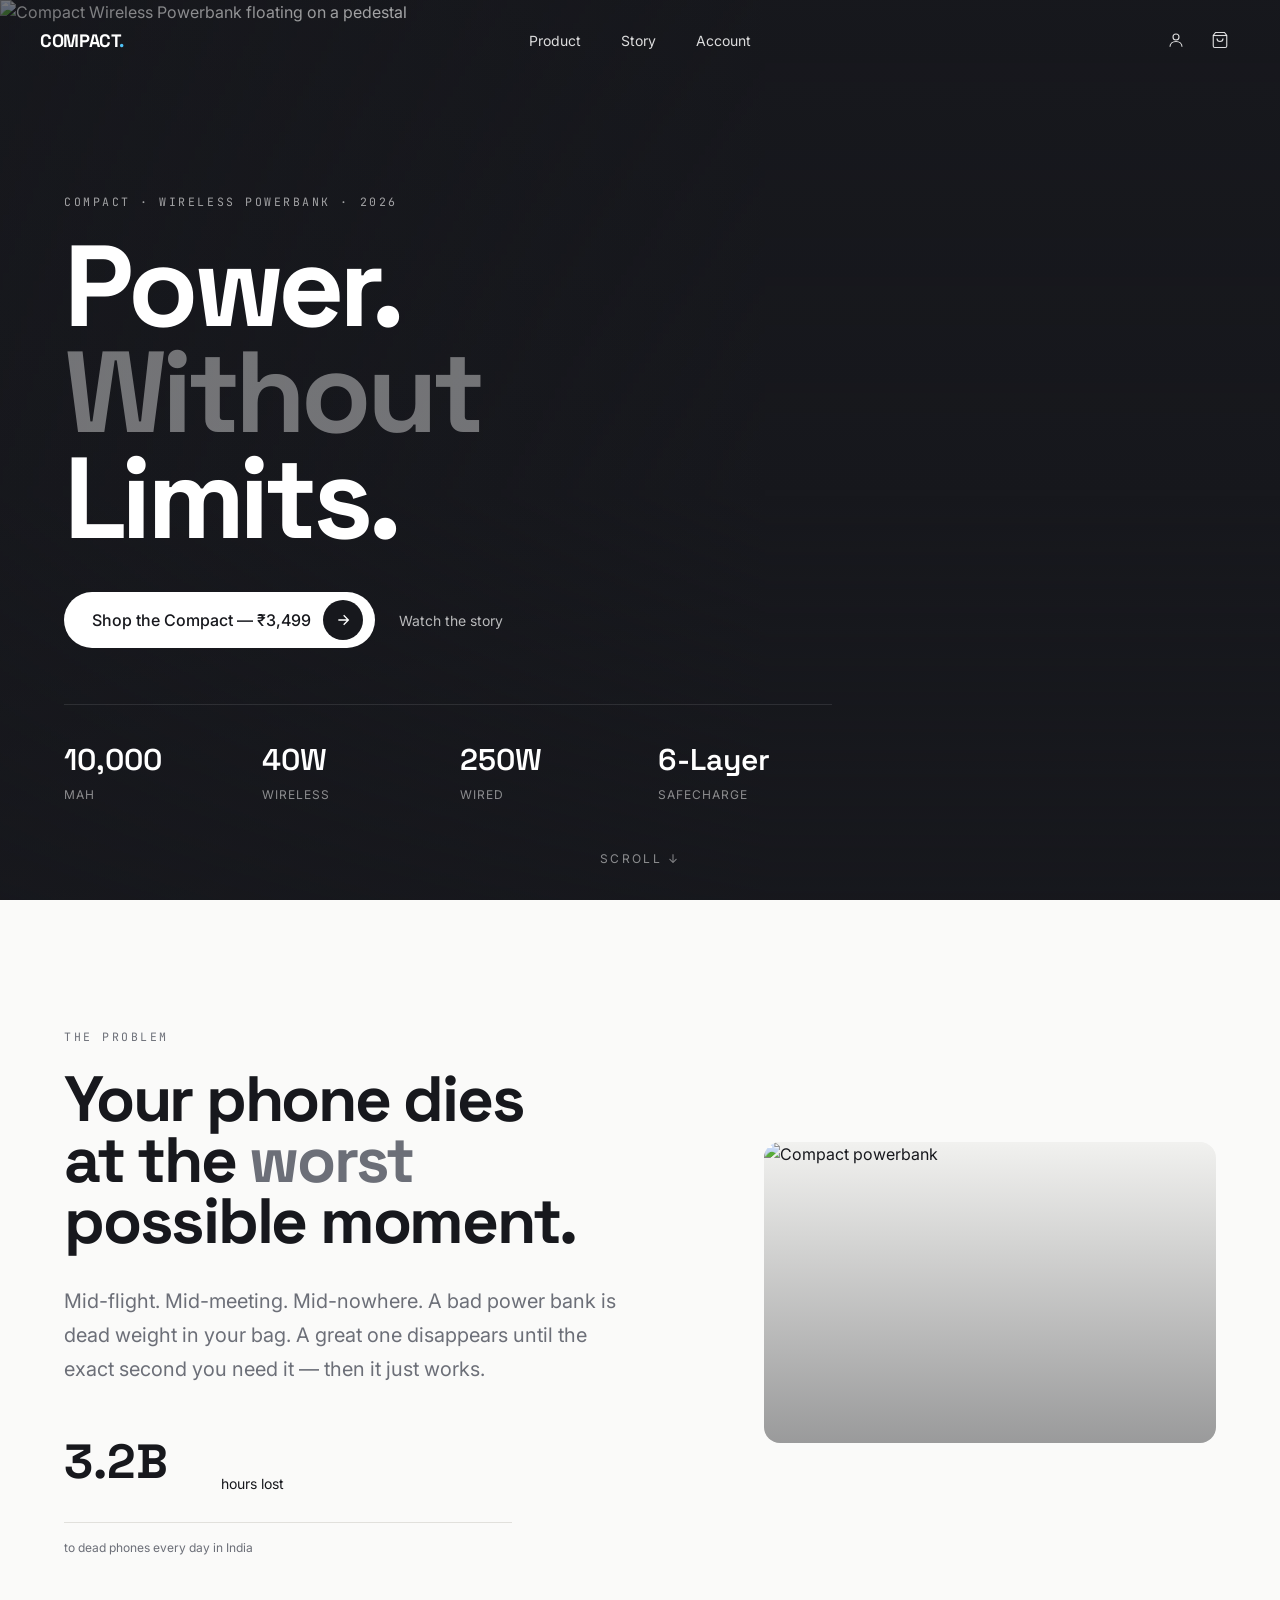
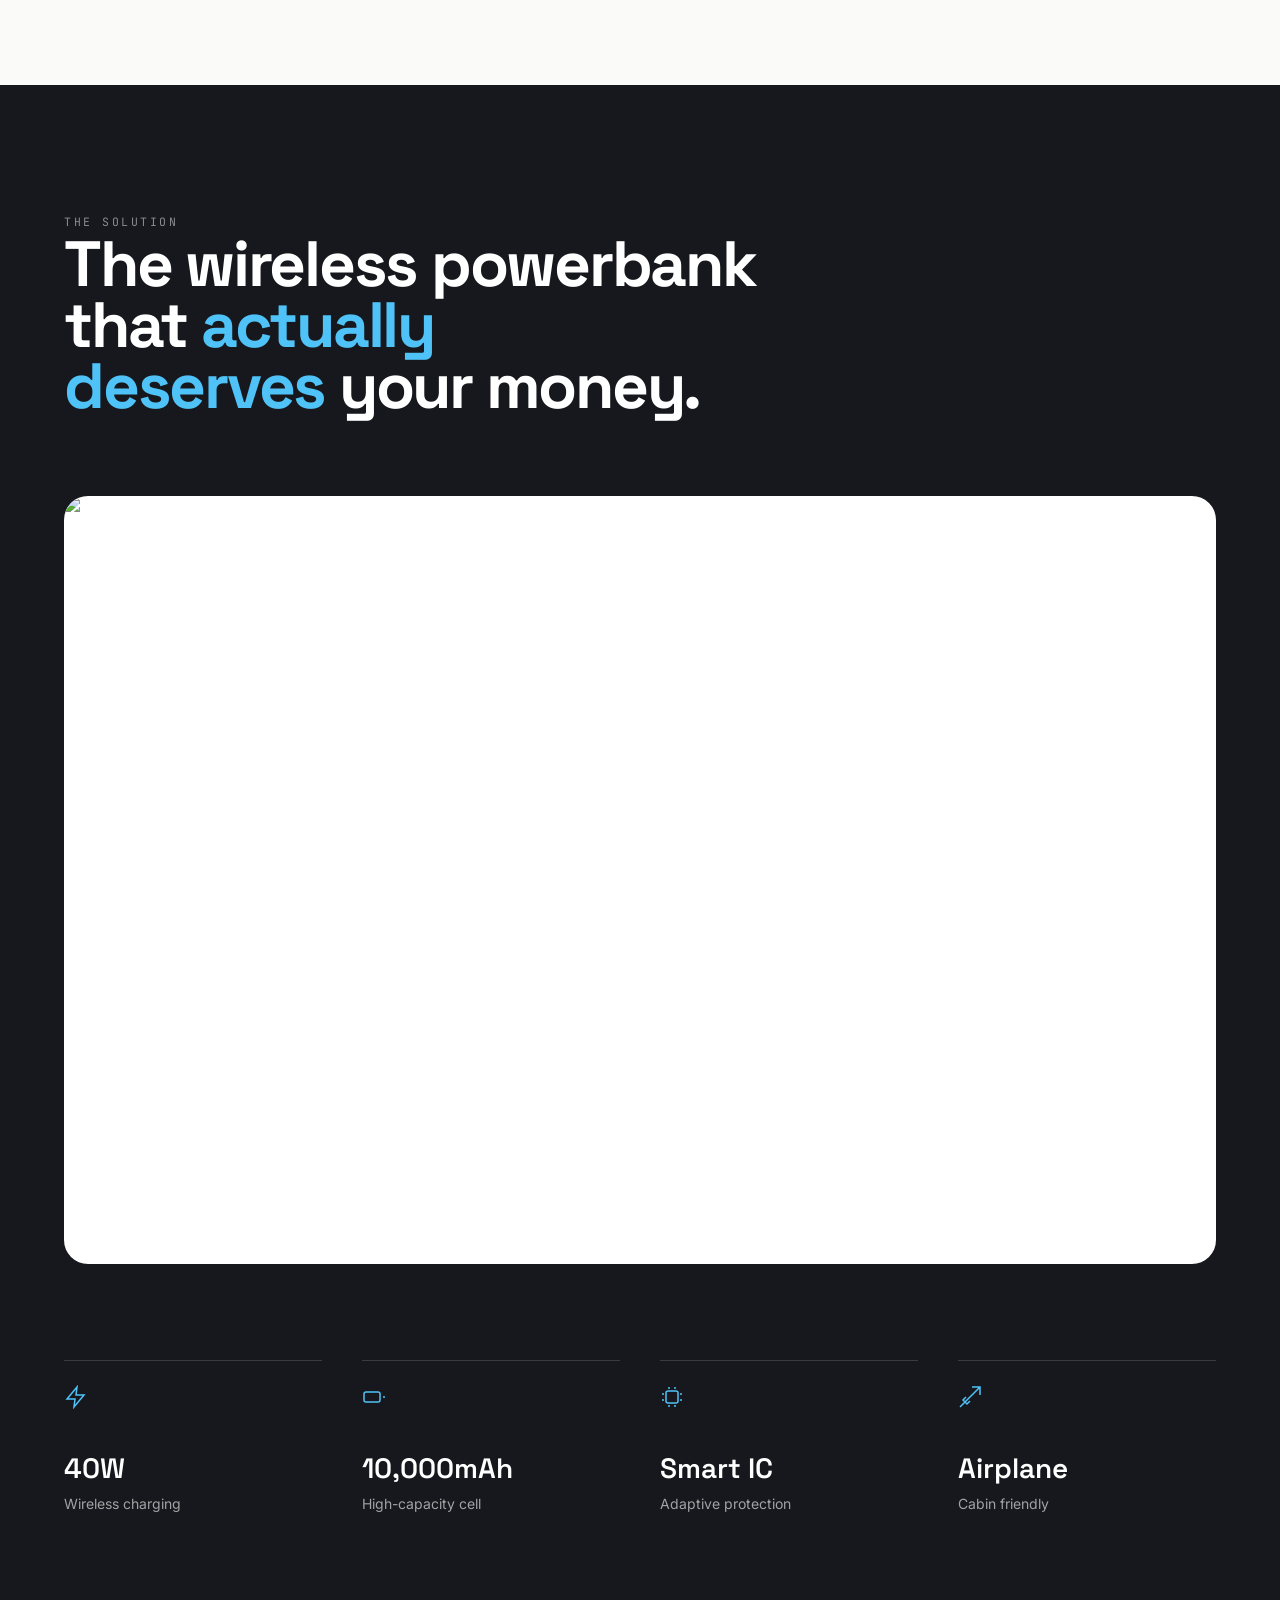
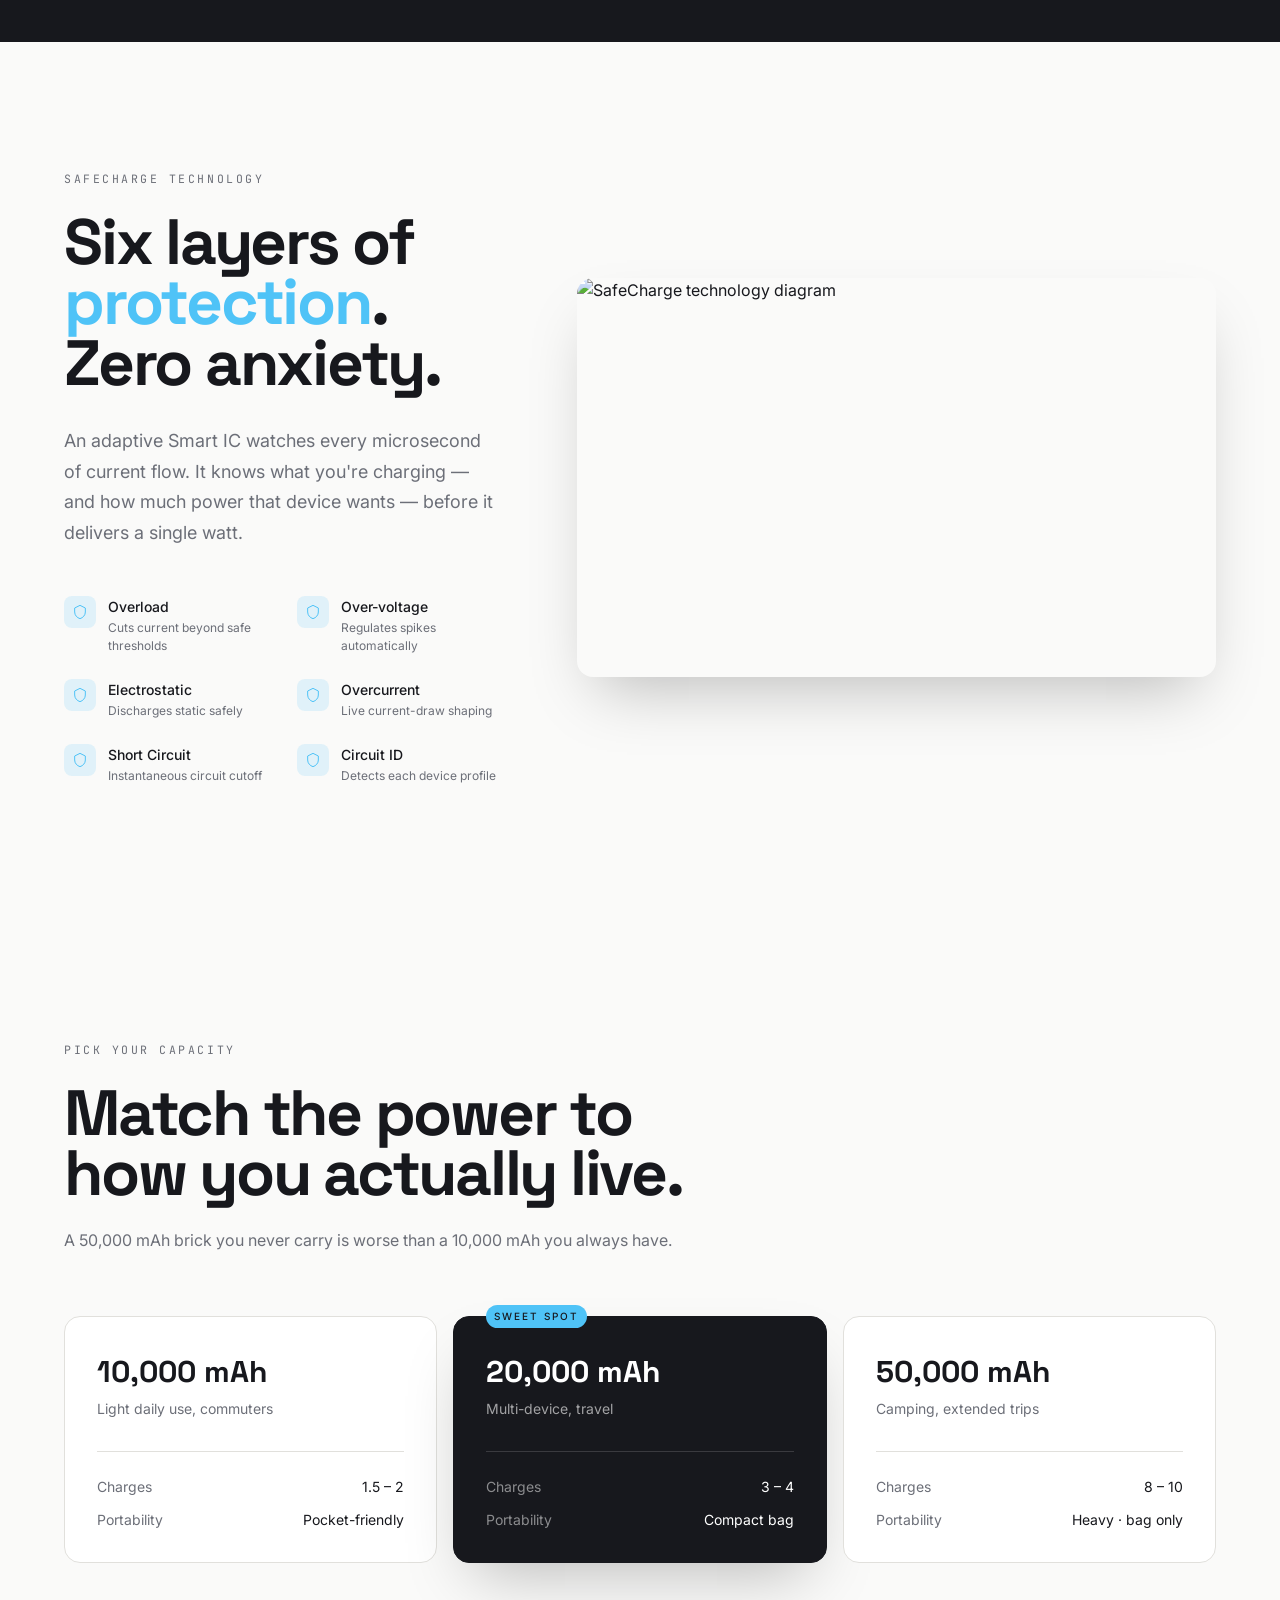
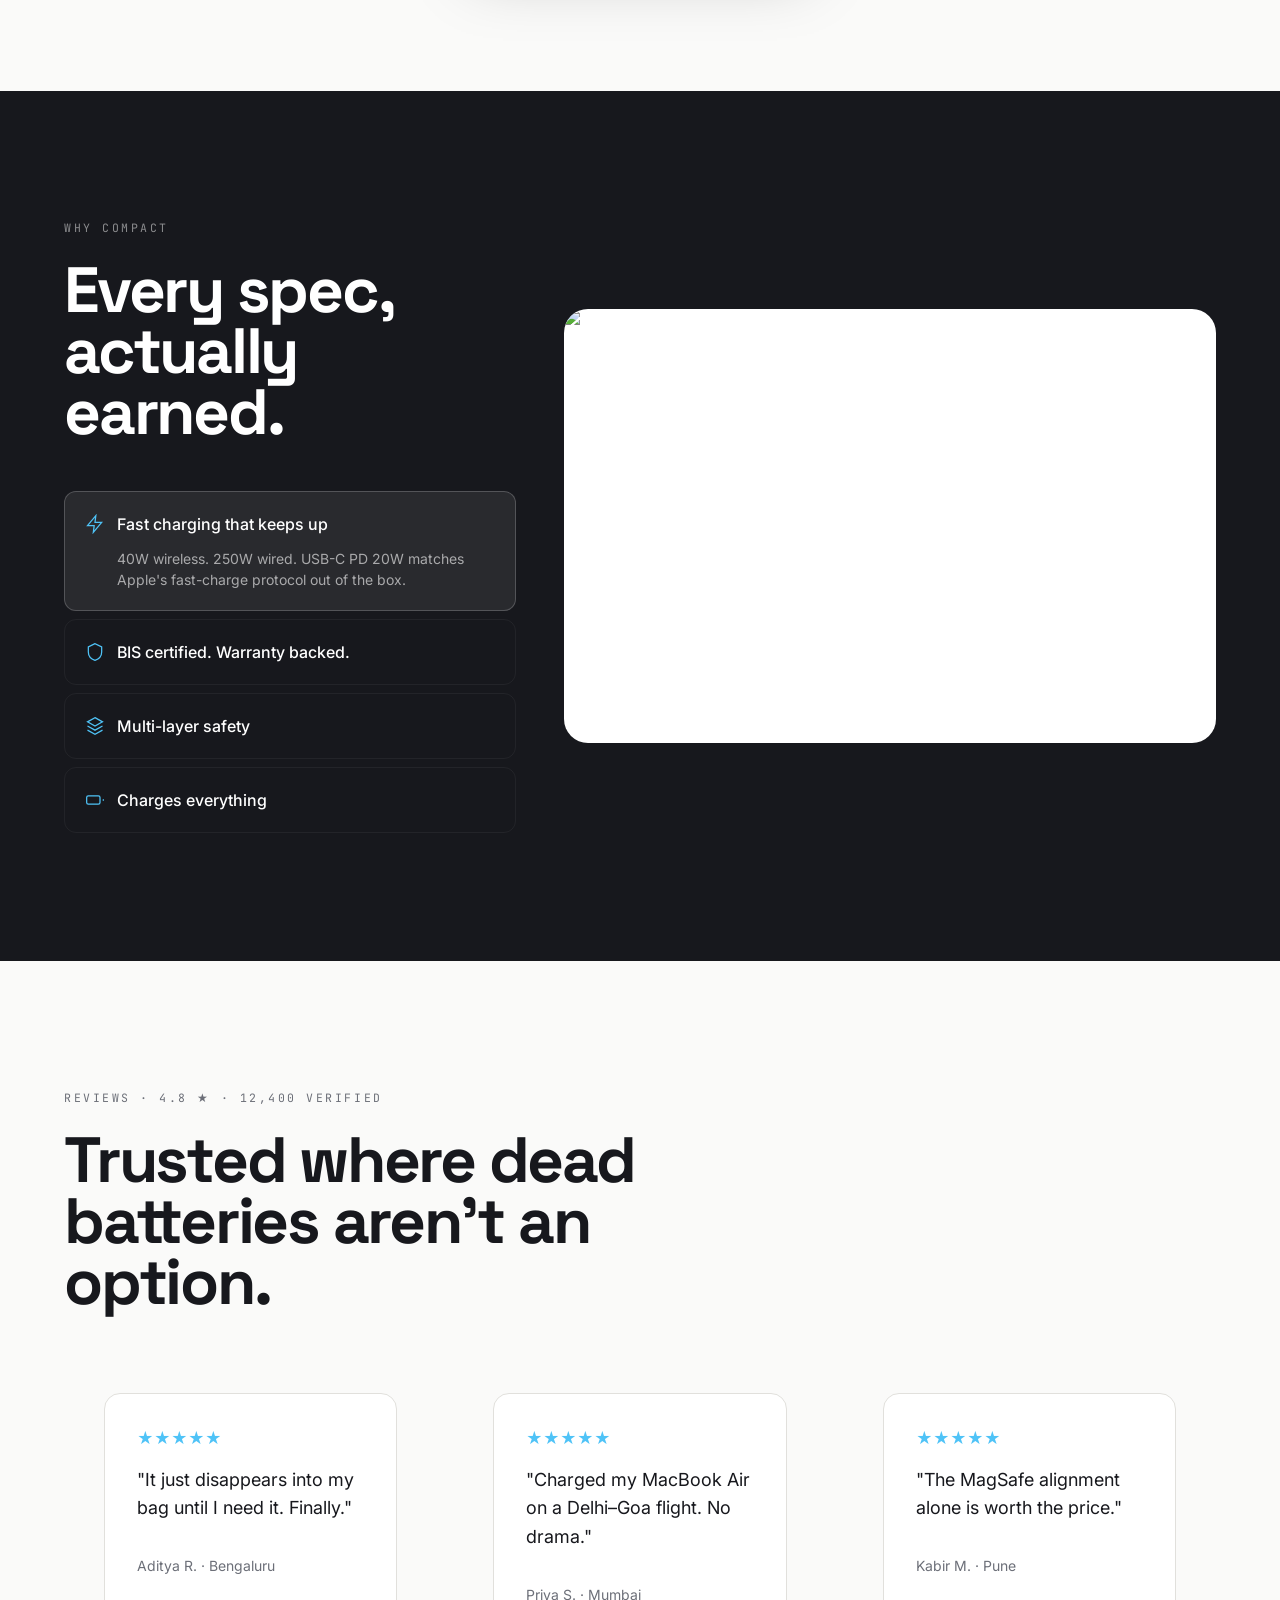
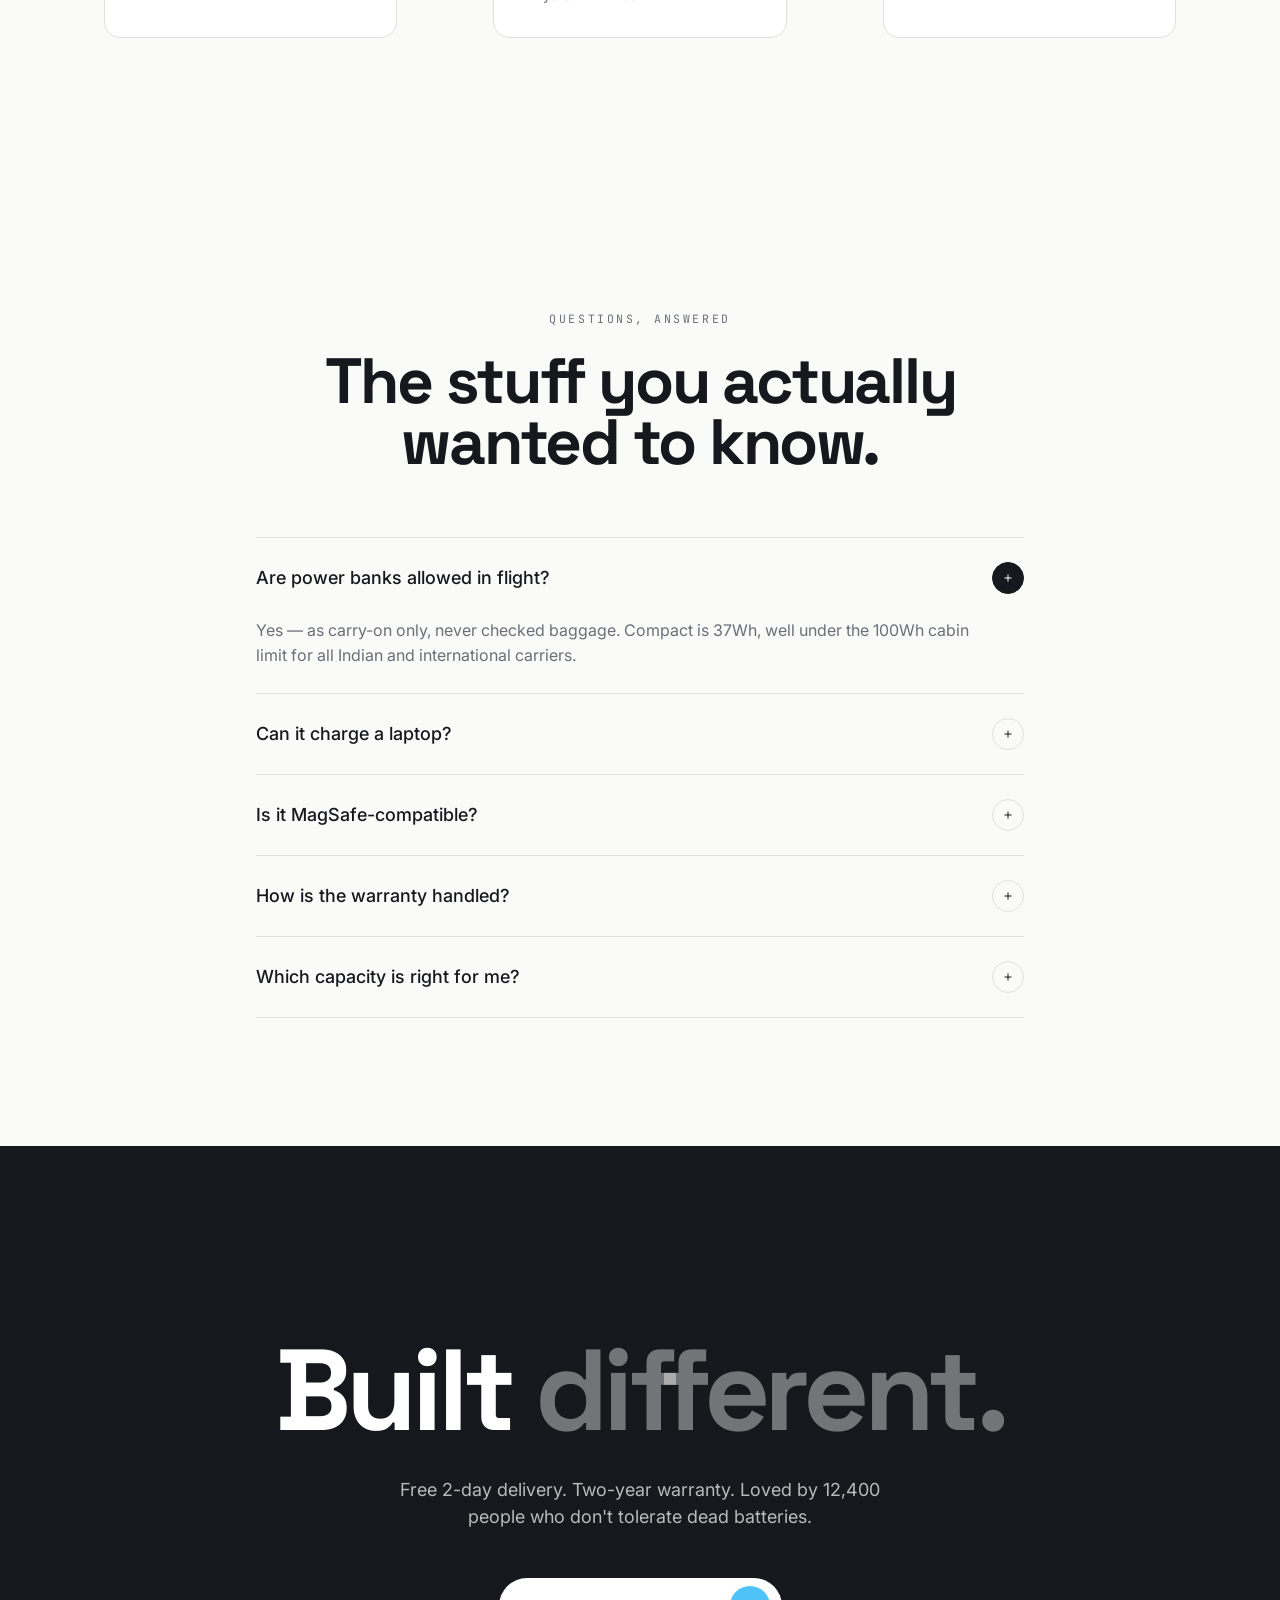
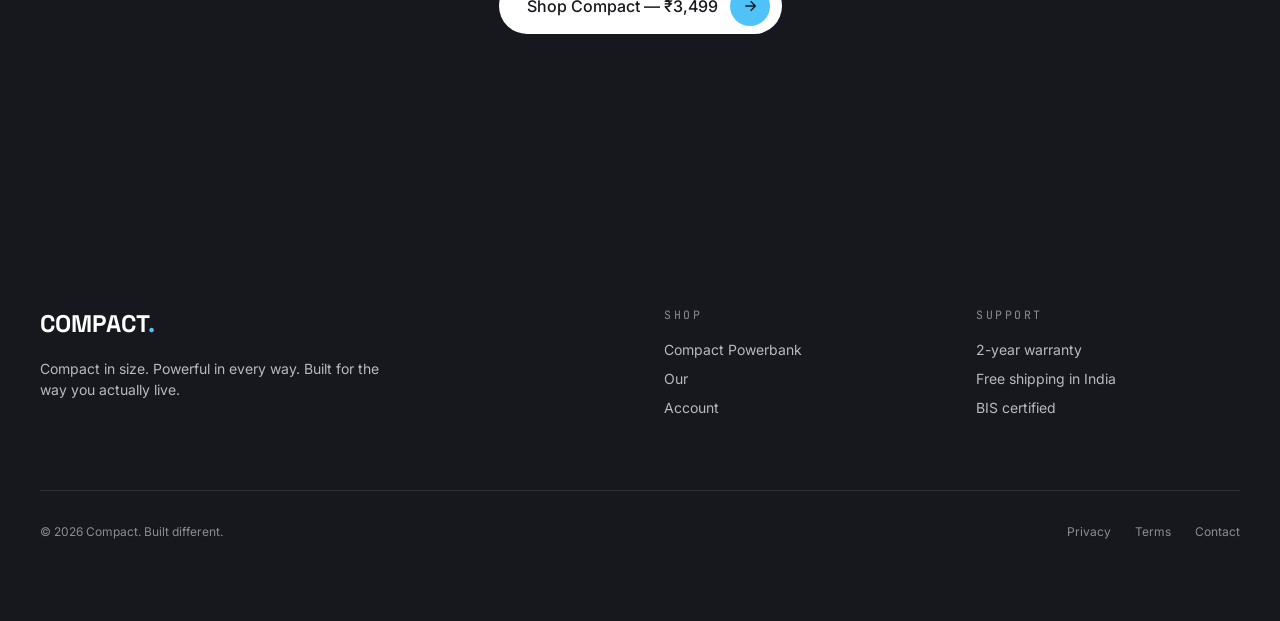
==== commit ebc7e8ef: "Update index.html" ====
--- a/index.html
+++ b/index.html
@@ -355,7 +355,7 @@
   <div class="cart-footer" id="cartFooter"></div>
 </aside>
 
-<script src="js/cart.js"></script>
-<script src="js/main.js"></script>
+<script src="cart.js"></script>
+<script src="main.js"></script>
 </body>
 </html>
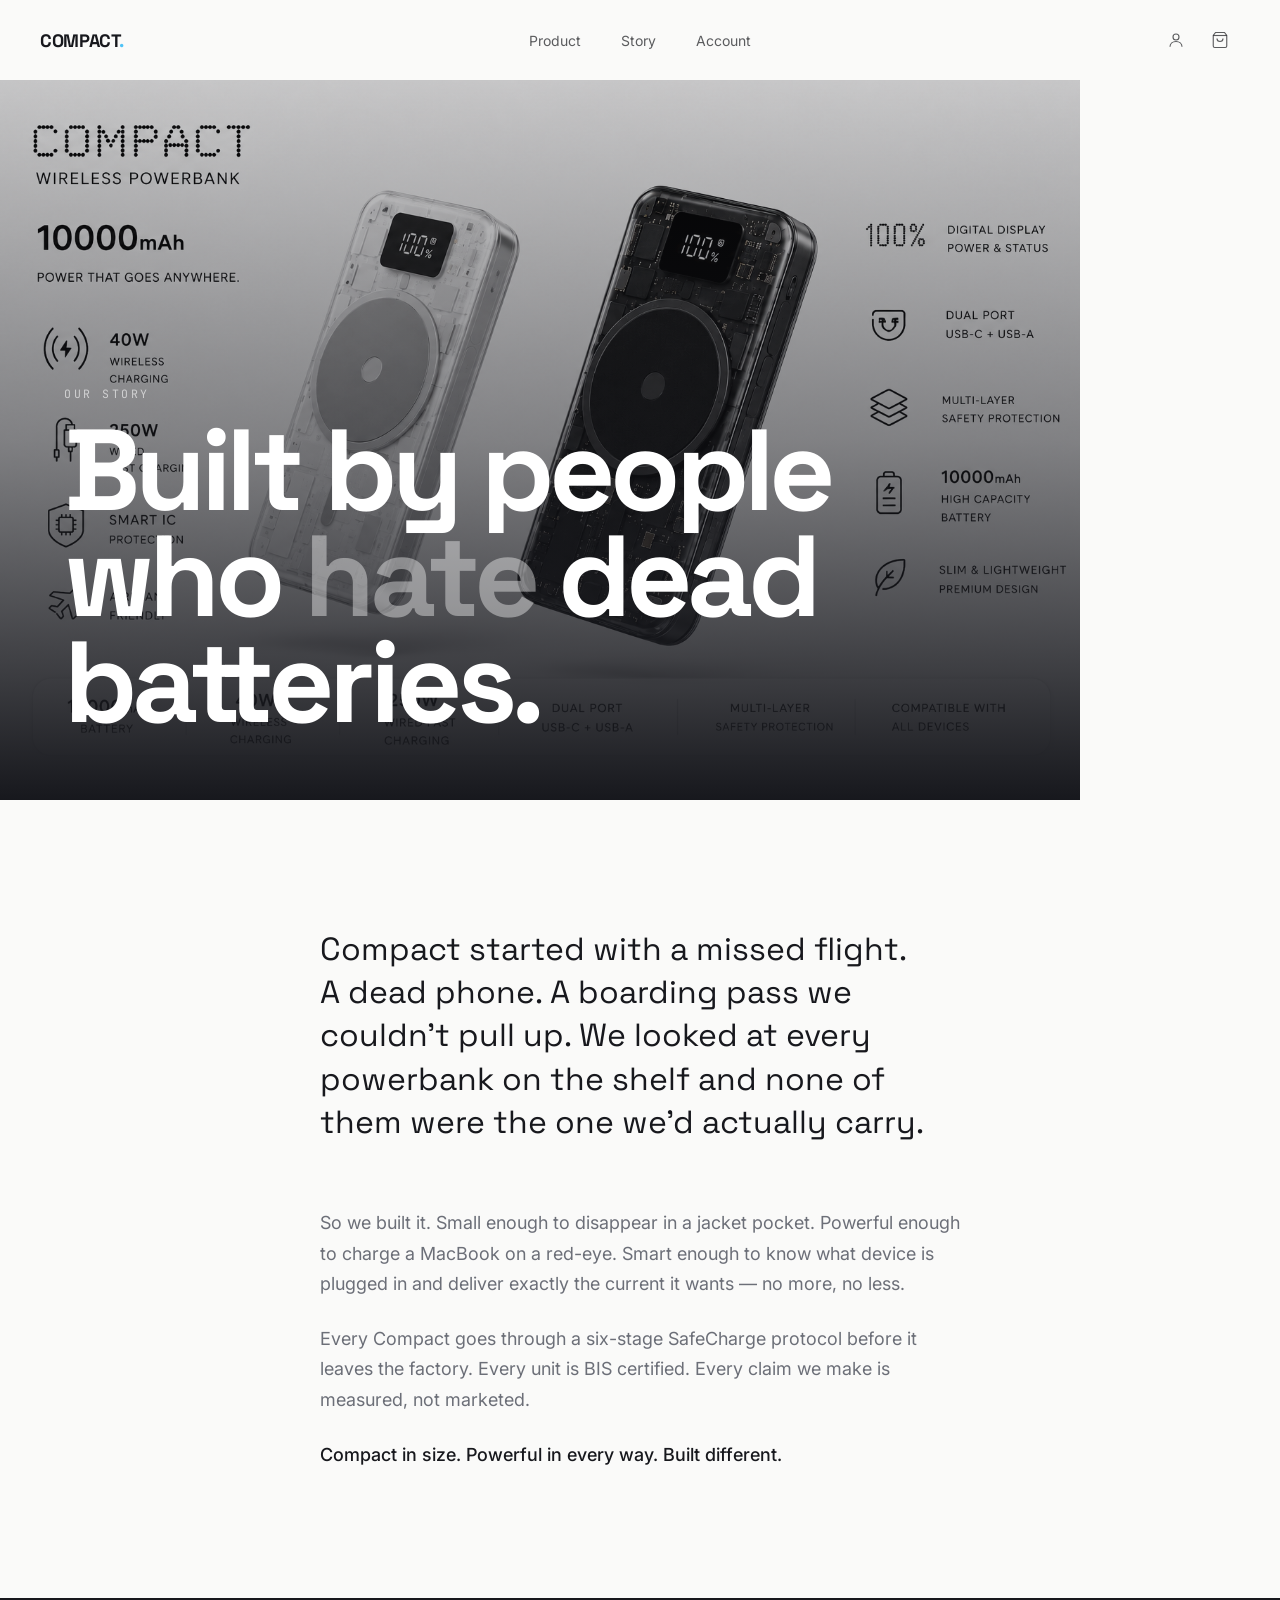
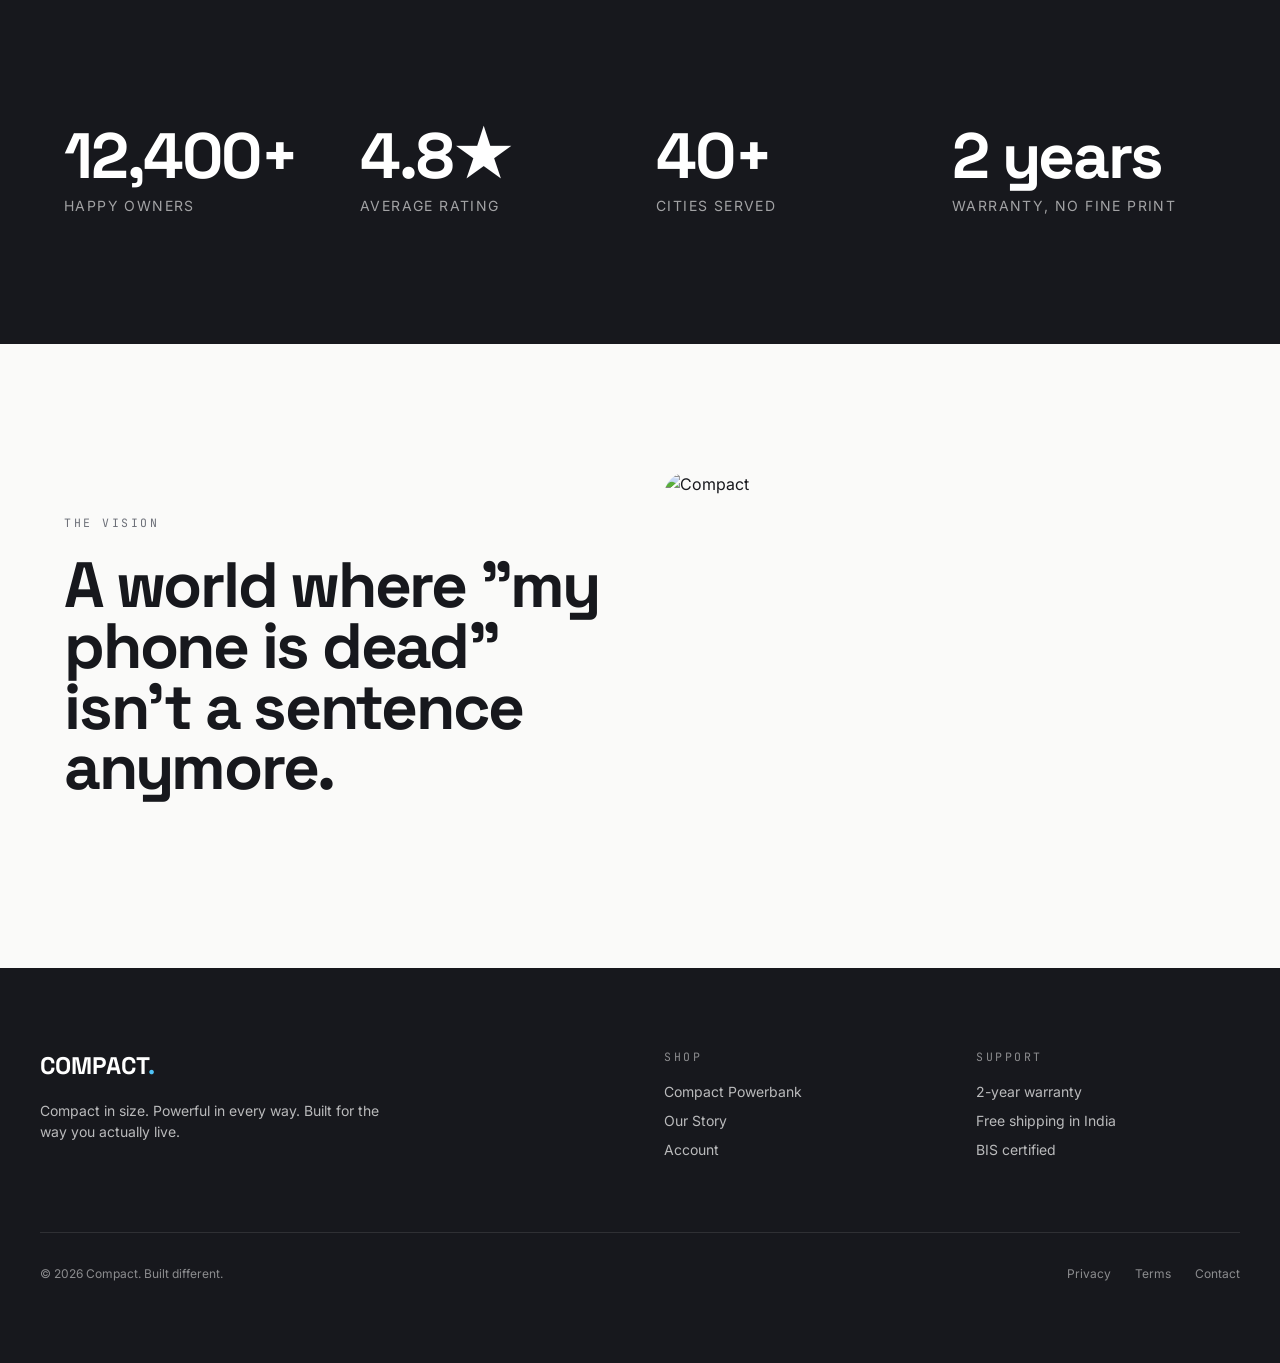
==== commit b115f13a: "ssss" ====
--- a/index.html
+++ b/index.html
@@ -3,15 +3,14 @@
 <head>
 <meta charset="UTF-8">
 <meta name="viewport" content="width=device-width, initial-scale=1">
-<title>Compact — Power Without Limits. Wireless Powerbank</title>
-<meta name="description" content="The best power bank in India 2026. 10,000 mAh · 40W wireless · 250W wired. Airplane friendly. BIS certified. Free 2-day delivery.">
+<title>Our Story — Compact</title>
+<meta name="description" content="We build the powerbanks we wanted to carry. Compact in size. Powerful in every way.">
 <link rel="icon" href="data:,">
 <link rel="stylesheet" href="styles.css">
 </head>
 <body>
 
-<!-- ===================== NAV ===================== -->
-<header class="nav on-dark" id="siteNav" data-home="true">
+<header class="nav" id="siteNav" data-home="false">
   <div class="nav-inner">
     <a href="index.html" class="logo">COMPACT<span class="dot">.</span></a>
     <nav class="nav-links">
@@ -48,263 +47,50 @@
   </nav>
 </div>
 
-<main>
+<main class="page-top">
 
-<!-- ===================== HERO ===================== -->
-<section class="hero" id="hero">
-  <div class="hero-media">
-    <img src="images/hero-image.png" alt="Compact Wireless Powerbank floating on a pedestal">
-  </div>
-  <div class="hero-content">
-    <div class="eyebrow hero-eyebrow">Compact · Wireless Powerbank · 2026</div>
-    <h1 class="display-xl text-balance">Power.<br><span class="dim">Without</span><br>Limits.</h1>
-    <div class="hero-cta">
-      <a href="product.html" class="btn btn-light">
-        <span>Shop the Compact — ₹3,499</span>
-        <span class="btn-arrow"><svg width="16" height="16" viewBox="0 0 24 24" fill="none" stroke="currentColor" stroke-width="2"><path d="M5 12h14M13 5l7 7-7 7"/></svg></span>
-      </a>
-      <a href="#story" class="watch link-underline">Watch the story</a>
-    </div>
-    <div class="hero-stats">
-      <div><div class="k">10,000</div><div class="u">mAh</div></div>
-      <div><div class="k">40W</div><div class="u">Wireless</div></div>
-      <div><div class="k">250W</div><div class="u">Wired</div></div>
-      <div><div class="k">6-Layer</div><div class="u">SafeCharge</div></div>
-    </div>
-  </div>
-  <div class="scroll-hint">Scroll ↓</div>
-</section>
-
-<!-- ===================== PROBLEM ===================== -->
-<section id="story" class="section">
-  <div class="section-inner problem-grid">
-    <div class="problem-text reveal">
-      <div class="eyebrow">The problem</div>
-      <h2 class="display-lg text-balance" style="margin-top:24px">Your phone dies at the <span style="color:var(--muted-foreground)">worst</span> possible moment.</h2>
-      <p>Mid-flight. Mid-meeting. Mid-nowhere. A bad power bank is dead weight in your bag. A great one disappears until the exact second you need it — then it just works.</p>
-      <div class="problem-stats">
-        <div class="big">3.2B</div>
-        <div class="lbl">hours lost</div>
-        <div class="cap">to dead phones every day in India</div>
+  <section class="about-hero">
+    <img src="product-2.png" alt="Compact family">
+    <div class="about-hero-content">
+      <div>
+        <div class="eyebrow" style="color:rgba(255,255,255,.6)">Our story</div>
+        <h1 class="display-xl" style="margin-top:16px">Built by people who <span class="dim" style="color:rgba(255,255,255,.4)">hate</span> dead batteries.</h1>
       </div>
     </div>
-    <div class="problem-media reveal scale">
-      <img src="images/hero-image.png" alt="Compact powerbank">
+  </section>
+
+  <section class="about-intro">
+    <p class="lede text-balance reveal">Compact started with a missed flight. A dead phone. A boarding pass we couldn't pull up. We looked at every powerbank on the shelf and none of them were the one we'd actually carry.</p>
+    <div class="body">
+      <p>So we built it. Small enough to disappear in a jacket pocket. Powerful enough to charge a MacBook on a red-eye. Smart enough to know what device is plugged in and deliver exactly the current it wants — no more, no less.</p>
+      <p>Every Compact goes through a six-stage SafeCharge protocol before it leaves the factory. Every unit is BIS certified. Every claim we make is measured, not marketed.</p>
+      <p class="final">Compact in size. Powerful in every way. Built different.</p>
     </div>
-  </div>
-</section>
+  </section>
 
-<!-- ===================== SOLUTION ===================== -->
-<section class="section dark">
-  <div class="section-inner">
-    <div class="solution-header reveal">
-      <div class="eyebrow" style="color:rgba(255,255,255,.5)">The solution</div>
-      <h2 class="display-lg text-balance">The wireless powerbank that <span class="text-electric">actually deserves</span> your money.</h2>
+  <section class="section dark">
+    <div class="about-stats-grid">
+      <div><div class="display-lg">12,400+</div><div class="u">happy owners</div></div>
+      <div><div class="display-lg">4.8★</div><div class="u">average rating</div></div>
+      <div><div class="display-lg">40+</div><div class="u">cities served</div></div>
+      <div><div class="display-lg">2 years</div><div class="u">warranty, no fine print</div></div>
     </div>
-    <div class="solution-media reveal scale">
-      <img src="images/product-2.png" alt="Compact powerbank in transparent and black">
-    </div>
-    <div class="solution-features">
-      <div class="feat reveal">
-        <svg viewBox="0 0 24 24" fill="none" stroke="currentColor"><path d="M13 2 3 14h8l-1 8 10-12h-8l1-8Z"/></svg>
-        <div class="k">40W</div><div class="l">Wireless charging</div>
+  </section>
+
+  <section class="section">
+    <div class="about-vision">
+      <div>
+        <div class="eyebrow">The vision</div>
+        <h2 class="display-lg" style="margin-top:24px">A world where "my phone is dead" isn't a sentence anymore.</h2>
       </div>
-      <div class="feat reveal">
-        <svg viewBox="0 0 24 24" fill="none" stroke="currentColor"><rect x="2" y="7" width="16" height="10" rx="2"/><path d="M22 11v2"/></svg>
-        <div class="k">10,000mAh</div><div class="l">High-capacity cell</div>
-      </div>
-      <div class="feat reveal">
-        <svg viewBox="0 0 24 24" fill="none" stroke="currentColor"><rect x="6" y="6" width="12" height="12" rx="2"/><path d="M2 9h2M2 15h2M20 9h2M20 15h2M9 2v2M15 2v2M9 20v2M15 20v2"/></svg>
-        <div class="k">Smart IC</div><div class="l">Adaptive protection</div>
-      </div>
-      <div class="feat reveal">
-        <svg viewBox="0 0 24 24" fill="none" stroke="currentColor"><path d="M2 22 22 2M14 2h8v8M8 12l-3 3 4 4 3-3"/></svg>
-        <div class="k">Airplane</div><div class="l">Cabin friendly</div>
+      <div class="media">
+        <img src="chatgpt-image-jul-15.png" alt="Compact">
       </div>
     </div>
-  </div>
-</section>
-
-<!-- ===================== SAFECHARGE ===================== -->
-<section class="section">
-  <div class="section-inner sc-grid">
-    <div class="sc-text reveal">
-      <div class="eyebrow">SafeCharge Technology</div>
-      <h2 class="display-lg text-balance" style="margin-top:24px">Six layers of <span class="text-electric">protection</span>. Zero anxiety.</h2>
-      <p>An adaptive Smart IC watches every microsecond of current flow. It knows what you're charging — and how much power that device wants — before it delivers a single watt.</p>
-      <div class="sc-items">
-        <div class="sc-item"><div class="ico"><svg viewBox="0 0 24 24" fill="none" stroke="currentColor" stroke-width="1.5"><path d="M12 2 4 6v6c0 5 3.5 8.5 8 10 4.5-1.5 8-5 8-10V6l-8-4Z"/></svg></div><div><div class="t">Overload</div><div class="d">Cuts current beyond safe thresholds</div></div></div>
-        <div class="sc-item"><div class="ico"><svg viewBox="0 0 24 24" fill="none" stroke="currentColor" stroke-width="1.5"><path d="M12 2 4 6v6c0 5 3.5 8.5 8 10 4.5-1.5 8-5 8-10V6l-8-4Z"/></svg></div><div><div class="t">Over-voltage</div><div class="d">Regulates spikes automatically</div></div></div>
-        <div class="sc-item"><div class="ico"><svg viewBox="0 0 24 24" fill="none" stroke="currentColor" stroke-width="1.5"><path d="M12 2 4 6v6c0 5 3.5 8.5 8 10 4.5-1.5 8-5 8-10V6l-8-4Z"/></svg></div><div><div class="t">Electrostatic</div><div class="d">Discharges static safely</div></div></div>
-        <div class="sc-item"><div class="ico"><svg viewBox="0 0 24 24" fill="none" stroke="currentColor" stroke-width="1.5"><path d="M12 2 4 6v6c0 5 3.5 8.5 8 10 4.5-1.5 8-5 8-10V6l-8-4Z"/></svg></div><div><div class="t">Overcurrent</div><div class="d">Live current-draw shaping</div></div></div>
-        <div class="sc-item"><div class="ico"><svg viewBox="0 0 24 24" fill="none" stroke="currentColor" stroke-width="1.5"><path d="M12 2 4 6v6c0 5 3.5 8.5 8 10 4.5-1.5 8-5 8-10V6l-8-4Z"/></svg></div><div><div class="t">Short Circuit</div><div class="d">Instantaneous circuit cutoff</div></div></div>
-        <div class="sc-item"><div class="ico"><svg viewBox="0 0 24 24" fill="none" stroke="currentColor" stroke-width="1.5"><path d="M12 2 4 6v6c0 5 3.5 8.5 8 10 4.5-1.5 8-5 8-10V6l-8-4Z"/></svg></div><div><div class="t">Circuit ID</div><div class="d">Detects each device profile</div></div></div>
-      </div>
-    </div>
-    <div class="sc-media reveal">
-      <img src="images/product-3.png" alt="SafeCharge technology diagram">
-    </div>
-  </div>
-</section>
-
-<!-- ===================== COMPARISON ===================== -->
-<section class="section">
-  <div class="section-inner">
-    <div class="cmp-header reveal">
-      <div class="eyebrow">Pick your capacity</div>
-      <h2 class="display-lg text-balance" style="margin-top:24px">Match the power to how you actually live.</h2>
-      <p>A 50,000 mAh brick you never carry is worse than a 10,000 mAh you always have.</p>
-    </div>
-    <div class="cmp-grid">
-      <div class="cmp-card reveal">
-        <div class="cmp-cap">10,000 mAh</div>
-        <div class="cmp-best">Light daily use, commuters</div>
-        <div class="cmp-rows">
-          <div class="r"><span>Charges</span><span>1.5 – 2</span></div>
-          <div class="r"><span>Portability</span><span>Pocket-friendly</span></div>
-        </div>
-      </div>
-      <div class="cmp-card highlight reveal">
-        <div class="cmp-badge">Sweet spot</div>
-        <div class="cmp-cap">20,000 mAh</div>
-        <div class="cmp-best">Multi-device, travel</div>
-        <div class="cmp-rows">
-          <div class="r"><span>Charges</span><span>3 – 4</span></div>
-          <div class="r"><span>Portability</span><span>Compact bag</span></div>
-        </div>
-      </div>
-      <div class="cmp-card reveal">
-        <div class="cmp-cap">50,000 mAh</div>
-        <div class="cmp-best">Camping, extended trips</div>
-        <div class="cmp-rows">
-          <div class="r"><span>Charges</span><span>8 – 10</span></div>
-          <div class="r"><span>Portability</span><span>Heavy · bag only</span></div>
-        </div>
-      </div>
-    </div>
-  </div>
-</section>
-
-<!-- ===================== WHY CHOOSE US ===================== -->
-<section class="section dark">
-  <div class="section-inner why-grid">
-    <div class="why-left">
-      <div class="eyebrow" style="color:rgba(255,255,255,.5)">Why Compact</div>
-      <h2 class="display-lg text-balance" style="margin-top:24px">Every spec, actually earned.</h2>
-      <div class="why-list">
-        <button class="why-item">
-          <div class="head"><svg viewBox="0 0 24 24" fill="none" stroke="currentColor"><path d="M13 2 3 14h8l-1 8 10-12h-8l1-8Z"/></svg><span class="t">Fast charging that keeps up</span></div>
-          <p class="body">40W wireless. 250W wired. USB-C PD 20W matches Apple's fast-charge protocol out of the box.</p>
-        </button>
-        <button class="why-item">
-          <div class="head"><svg viewBox="0 0 24 24" fill="none" stroke="currentColor"><path d="M12 2 4 6v6c0 5 3.5 8.5 8 10 4.5-1.5 8-5 8-10V6l-8-4Z"/></svg><span class="t">BIS certified. Warranty backed.</span></div>
-          <p class="body">Two-year replacement warranty with real service centres across India — not third-party marketplace roulette.</p>
-        </button>
-        <button class="why-item">
-          <div class="head"><svg viewBox="0 0 24 24" fill="none" stroke="currentColor"><path d="m12 2 9 5-9 5-9-5 9-5Z"/><path d="m3 12 9 5 9-5"/><path d="m3 17 9 5 9-5"/></svg><span class="t">Multi-layer safety</span></div>
-          <p class="body">Six independent protection circuits. Airplane-friendly under the 100Wh cabin limit.</p>
-        </button>
-        <button class="why-item">
-          <div class="head"><svg viewBox="0 0 24 24" fill="none" stroke="currentColor"><rect x="2" y="7" width="16" height="10" rx="2"/><path d="M22 11v2"/></svg><span class="t">Charges everything</span></div>
-          <p class="body">iPhone with MagSafe alignment. USB-C PD for laptops up to 65W. Two ports, both high output.</p>
-        </button>
-      </div>
-    </div>
-    <div class="why-media">
-      <img src="images/hero-image.png" alt="Compact" class="show">
-      <img src="images/product-2.png" alt="Compact">
-    </div>
-  </div>
-</section>
-
-<!-- ===================== SOCIAL PROOF ===================== -->
-<section class="section">
-  <div class="section-inner">
-    <div class="reviews-head reveal">
-      <div>
-        <div class="eyebrow">Reviews · 4.8 ★ · 12,400 verified</div>
-        <h2 class="display-lg" style="margin-top:24px">Trusted where dead batteries aren't an option.</h2>
-      </div>
-    </div>
-    <div class="reviews-grid">
-      <blockquote class="review reveal">
-        <div class="stars">★★★★★</div>
-        <p>"It just disappears into my bag until I need it. Finally."</p>
-        <footer>Aditya R. · Bengaluru</footer>
-      </blockquote>
-      <blockquote class="review reveal">
-        <div class="stars">★★★★★</div>
-        <p>"Charged my MacBook Air on a Delhi–Goa flight. No drama."</p>
-        <footer>Priya S. · Mumbai</footer>
-      </blockquote>
-      <blockquote class="review reveal">
-        <div class="stars">★★★★★</div>
-        <p>"The MagSafe alignment alone is worth the price."</p>
-        <footer>Kabir M. · Pune</footer>
-      </blockquote>
-    </div>
-  </div>
-</section>
-
-<!-- ===================== FAQ ===================== -->
-<section class="section">
-  <div class="faq-wrap">
-    <div class="faq-head">
-      <div class="eyebrow">Questions, answered</div>
-      <h2 class="display-lg">The stuff you actually wanted to know.</h2>
-    </div>
-    <div class="faq-list">
-      <div class="faq-item open">
-        <button class="faq-q"><span class="txt">Are power banks allowed in flight?</span><span class="toggle"><svg viewBox="0 0 24 24" fill="none" stroke="currentColor" stroke-width="2"><path d="M5 12h14M12 5v14"/></svg></span></button>
-        <div class="faq-a"><p>Yes — as carry-on only, never checked baggage. Compact is 37Wh, well under the 100Wh cabin limit for all Indian and international carriers.</p></div>
-      </div>
-      <div class="faq-item">
-        <button class="faq-q"><span class="txt">Can it charge a laptop?</span><span class="toggle"><svg viewBox="0 0 24 24" fill="none" stroke="currentColor" stroke-width="2"><path d="M5 12h14M12 5v14"/></svg></span></button>
-        <div class="faq-a"><p>Yes. USB-C PD delivers up to 65W, enough for MacBook Air, most ultrabooks, iPads, and Nintendo Switch.</p></div>
-      </div>
-      <div class="faq-item">
-        <button class="faq-q"><span class="txt">Is it MagSafe-compatible?</span><span class="toggle"><svg viewBox="0 0 24 24" fill="none" stroke="currentColor" stroke-width="2"><path d="M5 12h14M12 5v14"/></svg></span></button>
-        <div class="faq-a"><p>Yes. Magnetic alignment for iPhone 12 and newer with 7.5W Qi wireless output.</p></div>
-      </div>
-      <div class="faq-item">
-        <button class="faq-q"><span class="txt">How is the warranty handled?</span><span class="toggle"><svg viewBox="0 0 24 24" fill="none" stroke="currentColor" stroke-width="2"><path d="M5 12h14M12 5v14"/></svg></span></button>
-        <div class="faq-a"><p>Two-year direct replacement warranty. BIS certified with service centres in 40+ Indian cities.</p></div>
-      </div>
-      <div class="faq-item">
-        <button class="faq-q"><span class="txt">Which capacity is right for me?</span><span class="toggle"><svg viewBox="0 0 24 24" fill="none" stroke="currentColor" stroke-width="2"><path d="M5 12h14M12 5v14"/></svg></span></button>
-        <div class="faq-a"><p>10,000 mAh (Compact) handles daily phone use and one MacBook top-up. If you charge two laptops daily or camp for days, look at 20,000+ mAh.</p></div>
-      </div>
-    </div>
-  </div>
-</section>
-
-<!-- ===================== FINAL CTA ===================== -->
-<section class="section lg bg-grad-ink dark finalcta">
-  <div class="section-inner">
-    <h2 class="display-xl reveal">Built <span class="dim" style="color:rgba(255,255,255,.4)">different.</span></h2>
-    <p class="reveal">Free 2-day delivery. Two-year warranty. Loved by 12,400 people who don't tolerate dead batteries.</p>
-    <a href="product.html" class="btn btn-light reveal">
-      <span>Shop Compact — ₹3,499</span>
-      <span class="btn-arrow electric"><svg width="16" height="16" viewBox="0 0 24 24" fill="none" stroke="currentColor" stroke-width="2"><path d="M5 12h14M13 5l7 7-7 7"/></svg></span>
-    </a>
-  </div>
-</section>
-
-<!-- ===================== QUICK BUY BAR ===================== -->
-<div class="quickbuy" id="quickBuy">
-  <div class="quickbuy-inner">
-    <img src="images/hero-image.png" alt="">
-    <div class="quickbuy-info">
-      <div class="name">Compact Wireless Powerbank</div>
-      <div class="price"><span class="strike">₹4,999</span><span class="now">₹3,499</span></div>
-    </div>
-    <button class="quickbuy-btn" id="quickBuyAdd">Add · <svg viewBox="0 0 24 24" fill="none" stroke="currentColor" stroke-width="2"><path d="M20 6 9 17l-5-5"/></svg></button>
-  </div>
-</div>
+  </section>
 
 </main>
 
-<!-- ===================== FOOTER ===================== -->
 <footer class="footer">
   <div class="footer-inner">
     <div class="footer-grid">
@@ -316,9 +102,7 @@
         <div class="eyebrow" style="color:rgba(255,255,255,.5)">Shop</div>
         <ul>
           <li><a href="product.html">Compact Powerbank</a></li>
-          <li><a href="about.html">Our  
-            
-          </a></li>
+          <li><a href="about.html">Our Story</a></li>
           <li><a href="account.html">Account</a></li>
         </ul>
       </div>
@@ -342,7 +126,6 @@
   </div>
 </footer>
 
-<!-- ===================== CART DRAWER ===================== -->
 <div class="overlay" id="cartOverlay"></div>
 <aside class="cart-drawer" id="cartDrawer">
   <div class="cart-head">
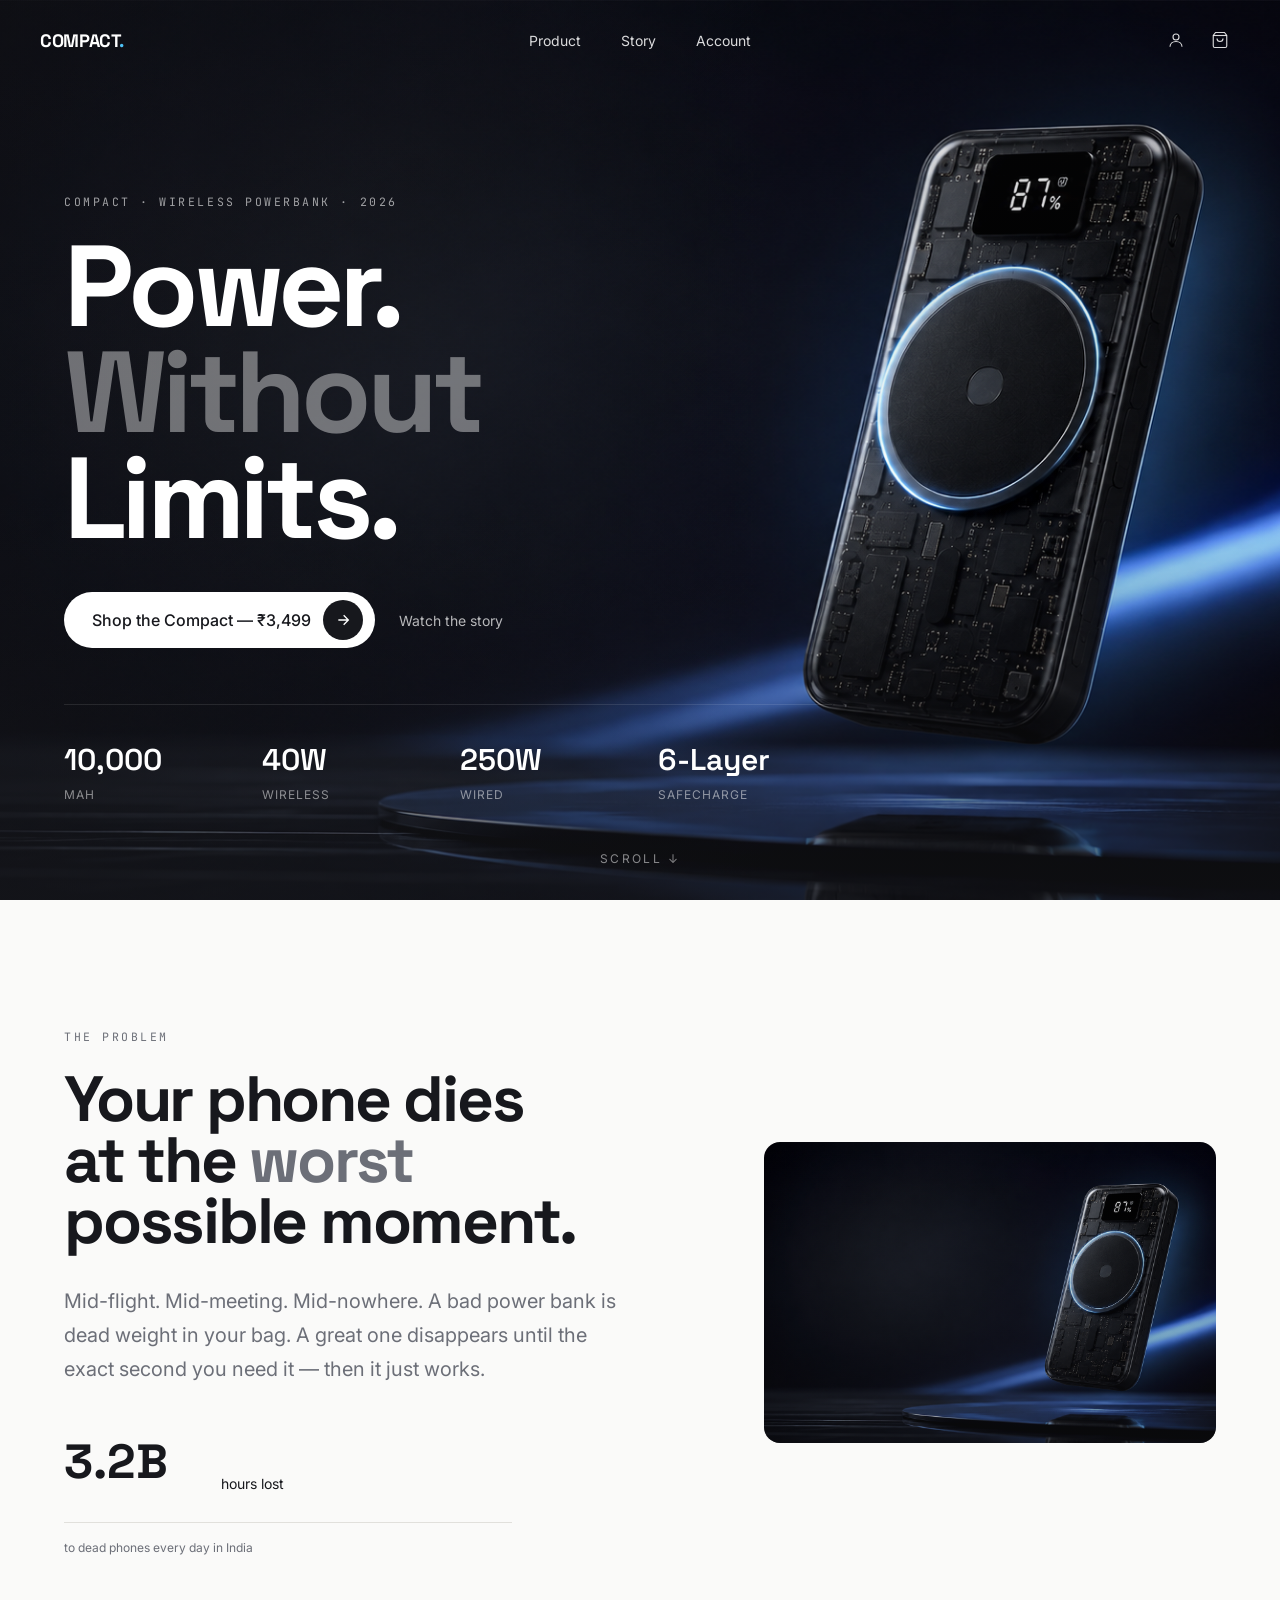
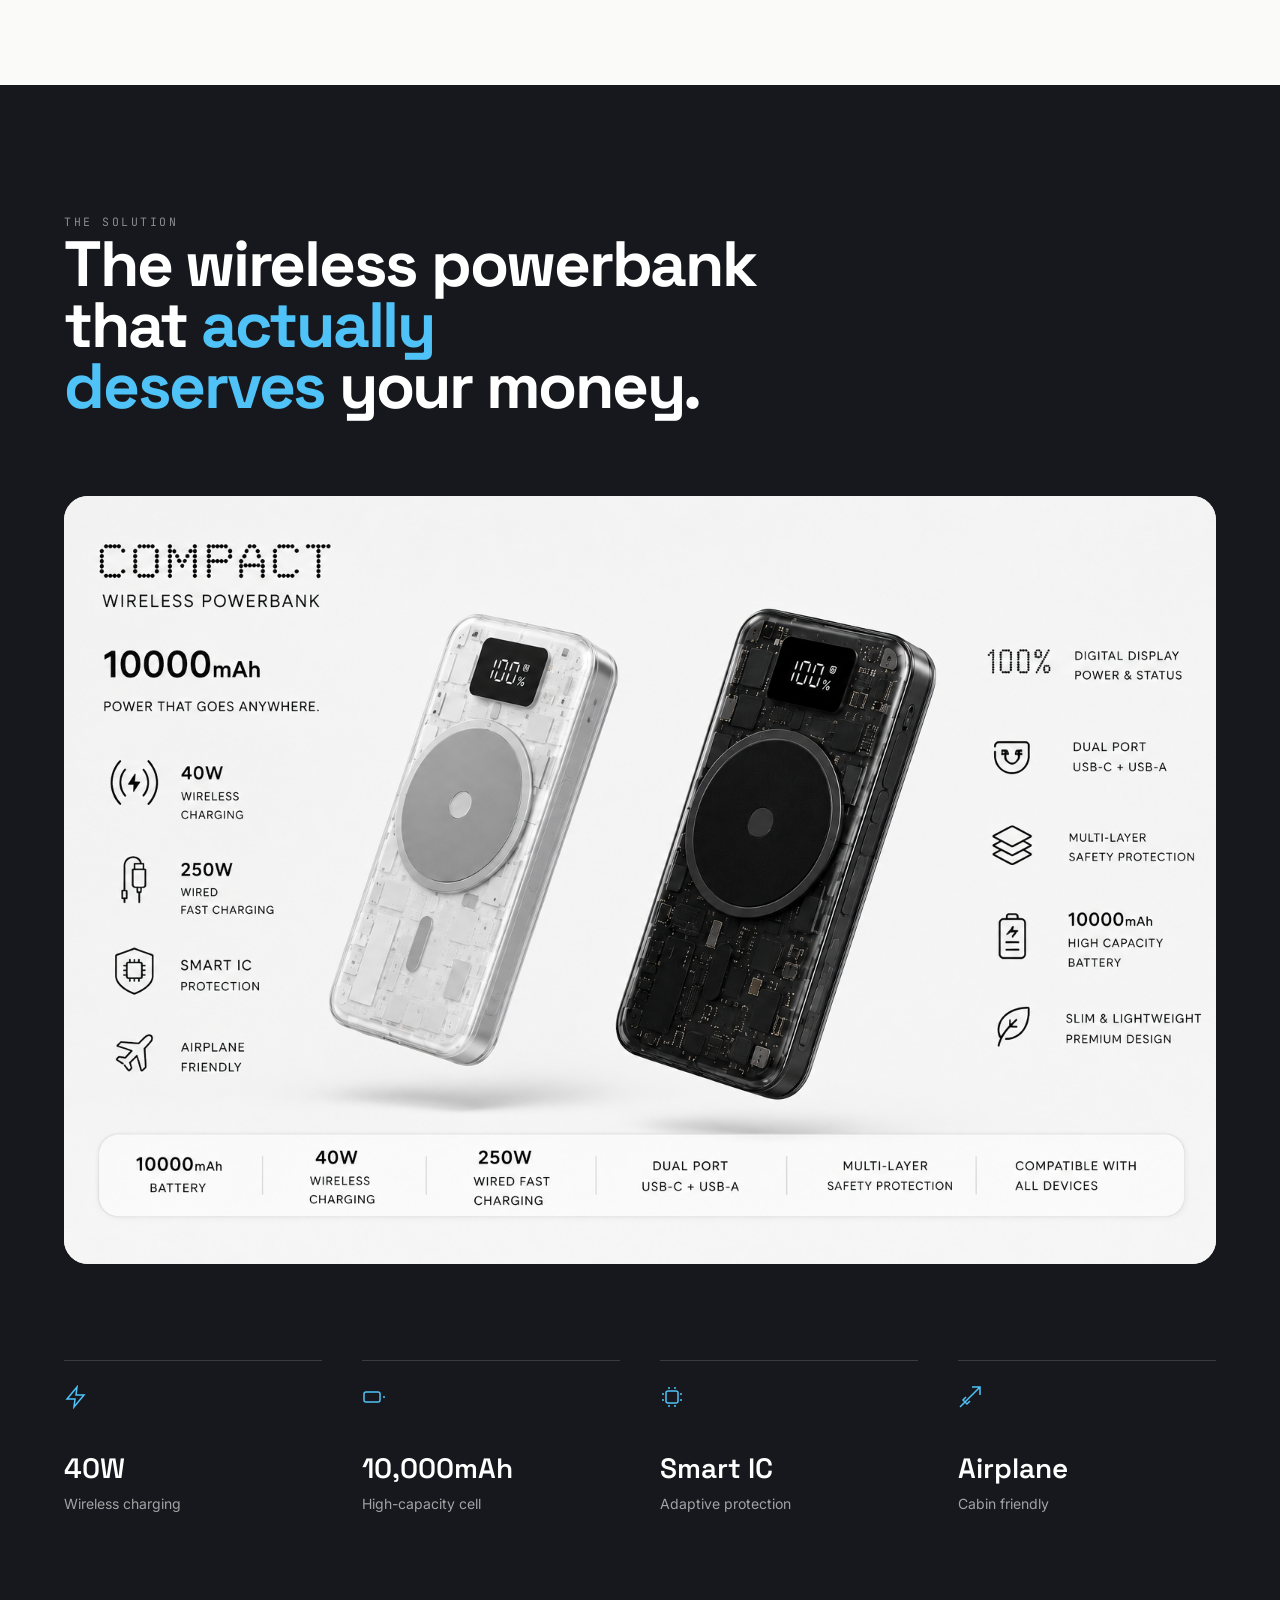
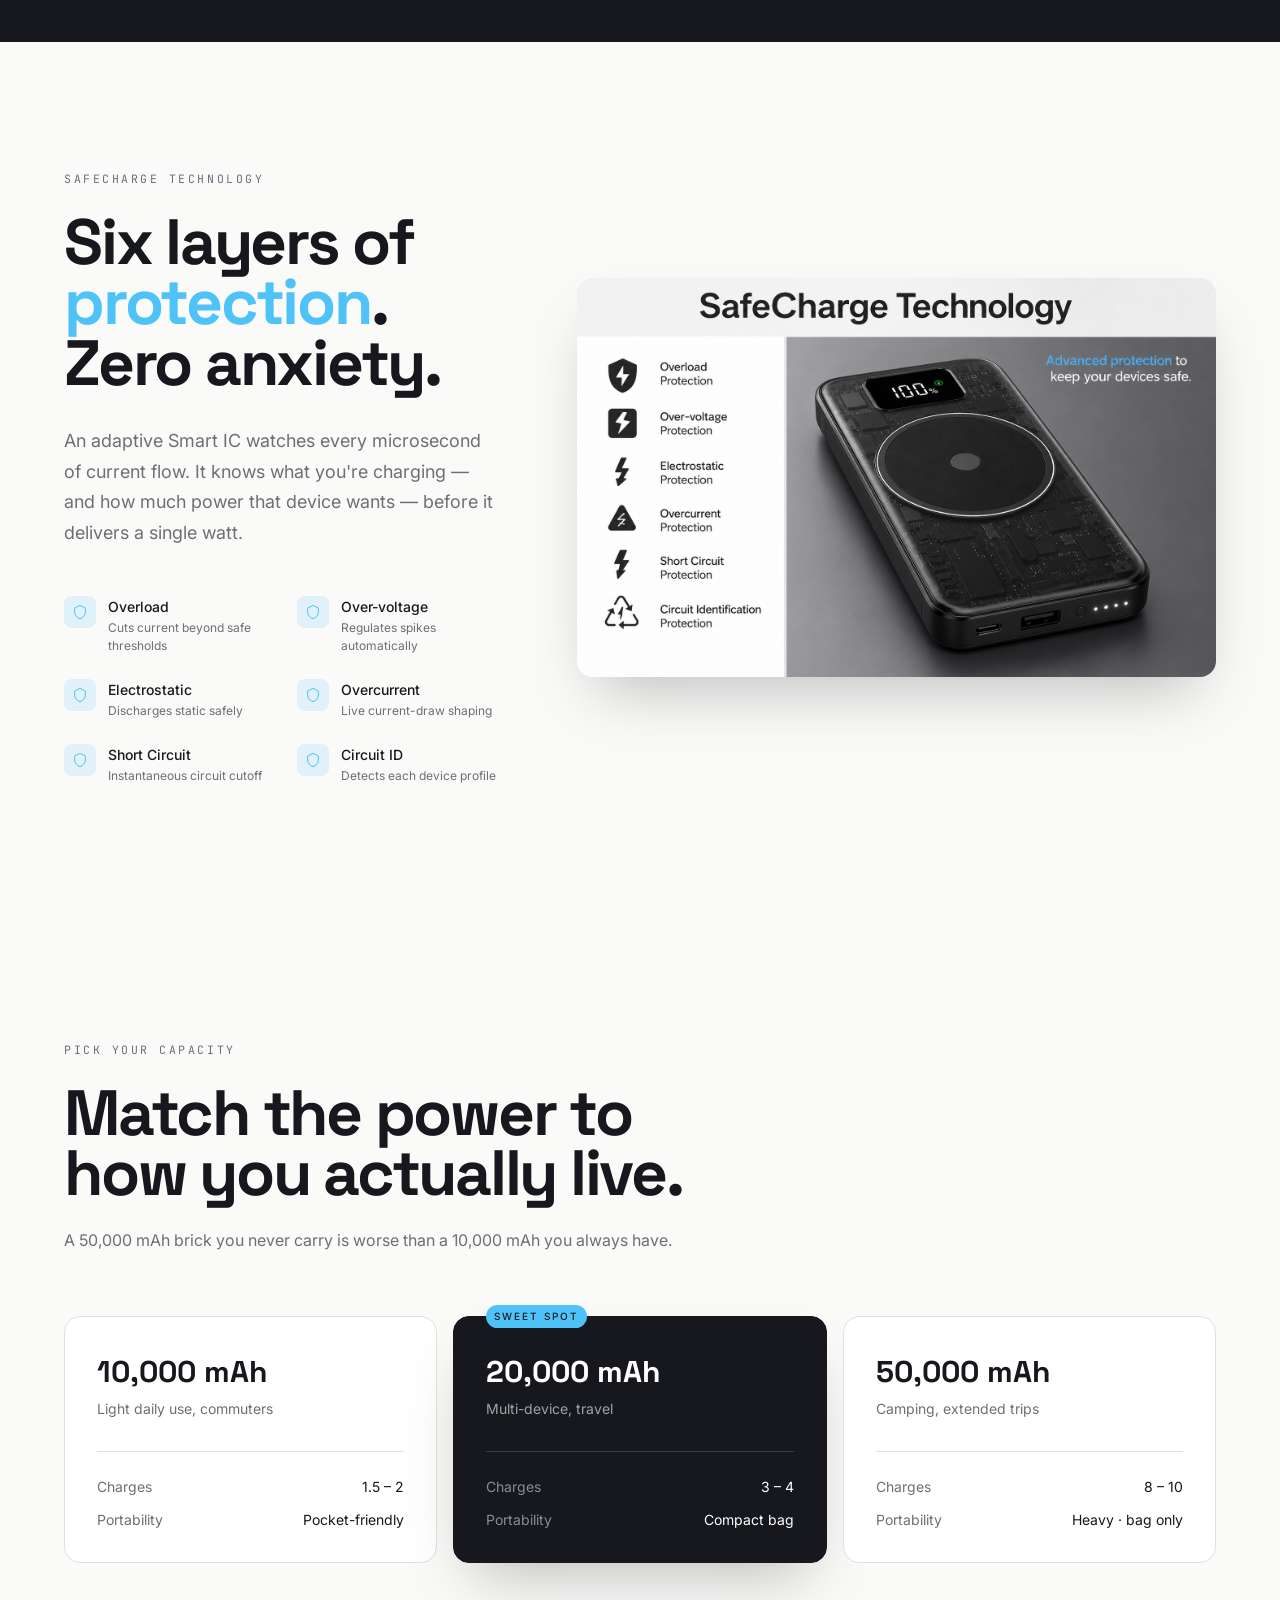
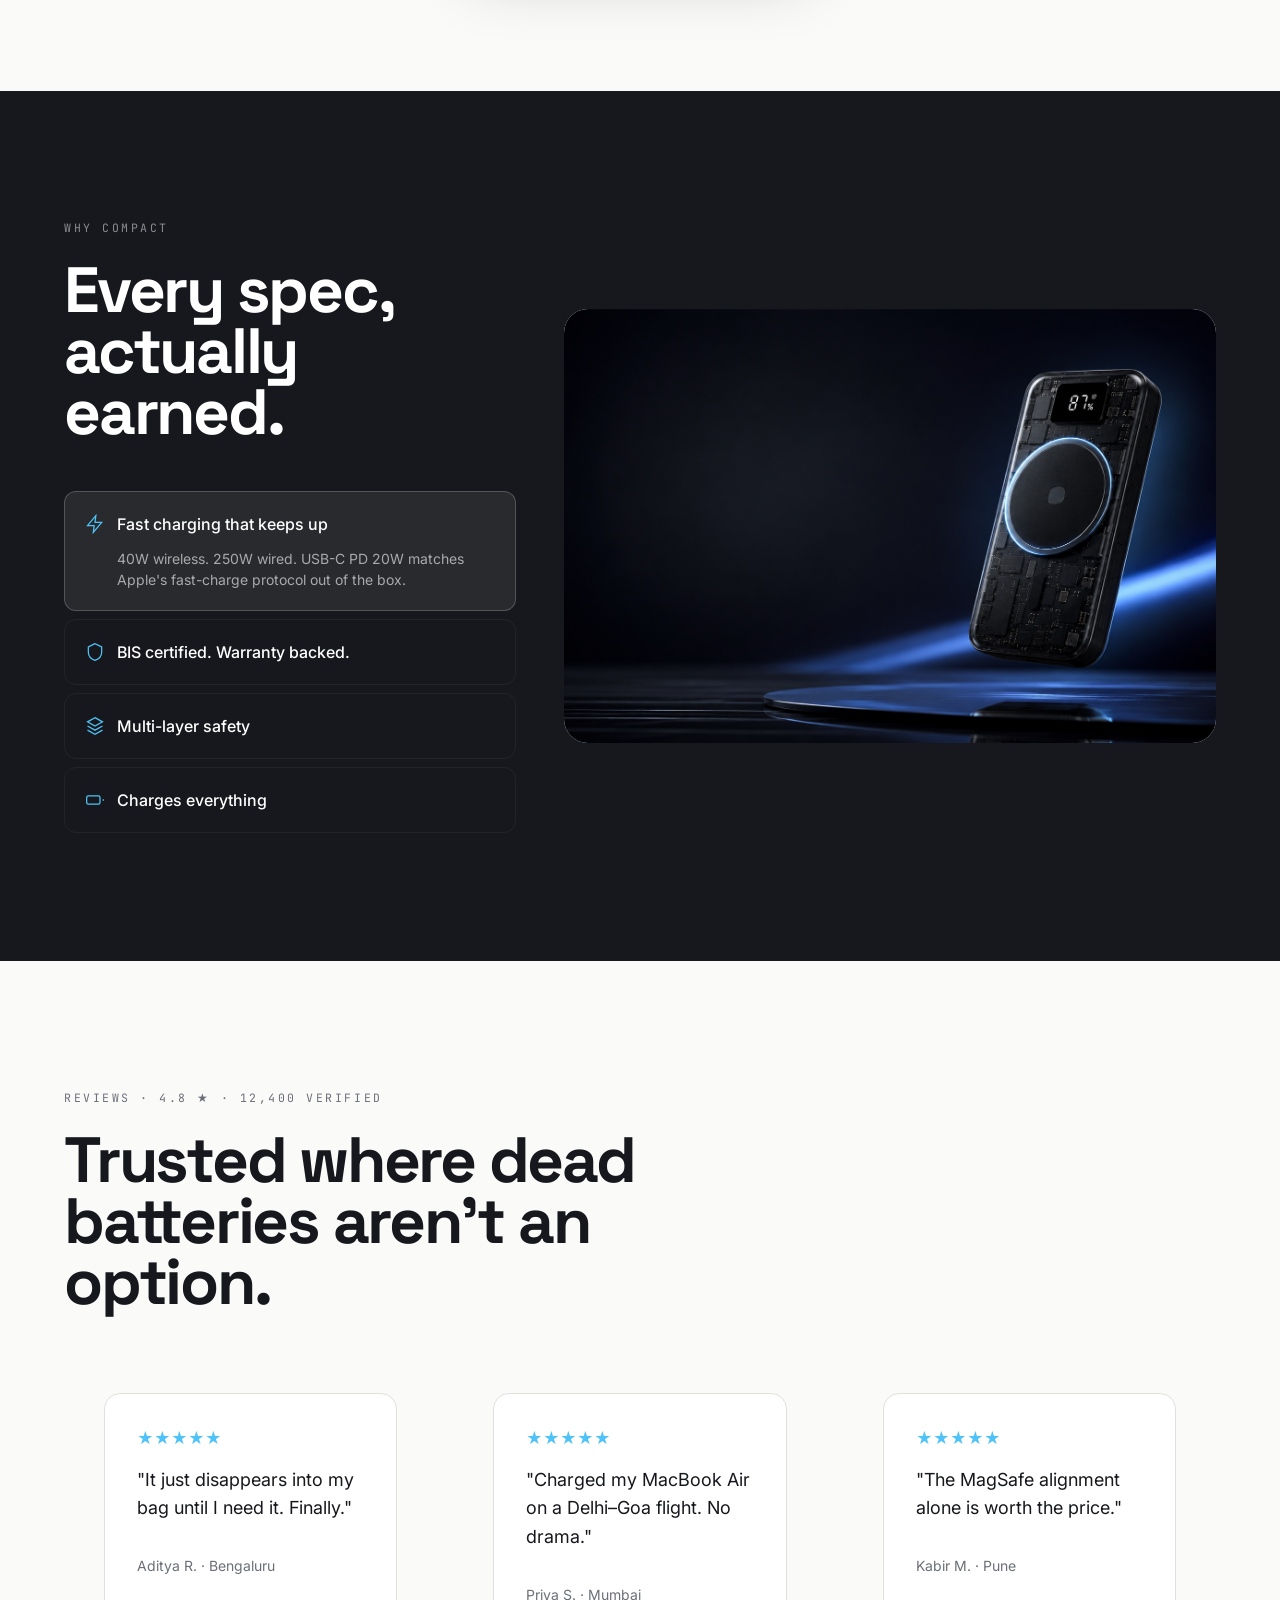
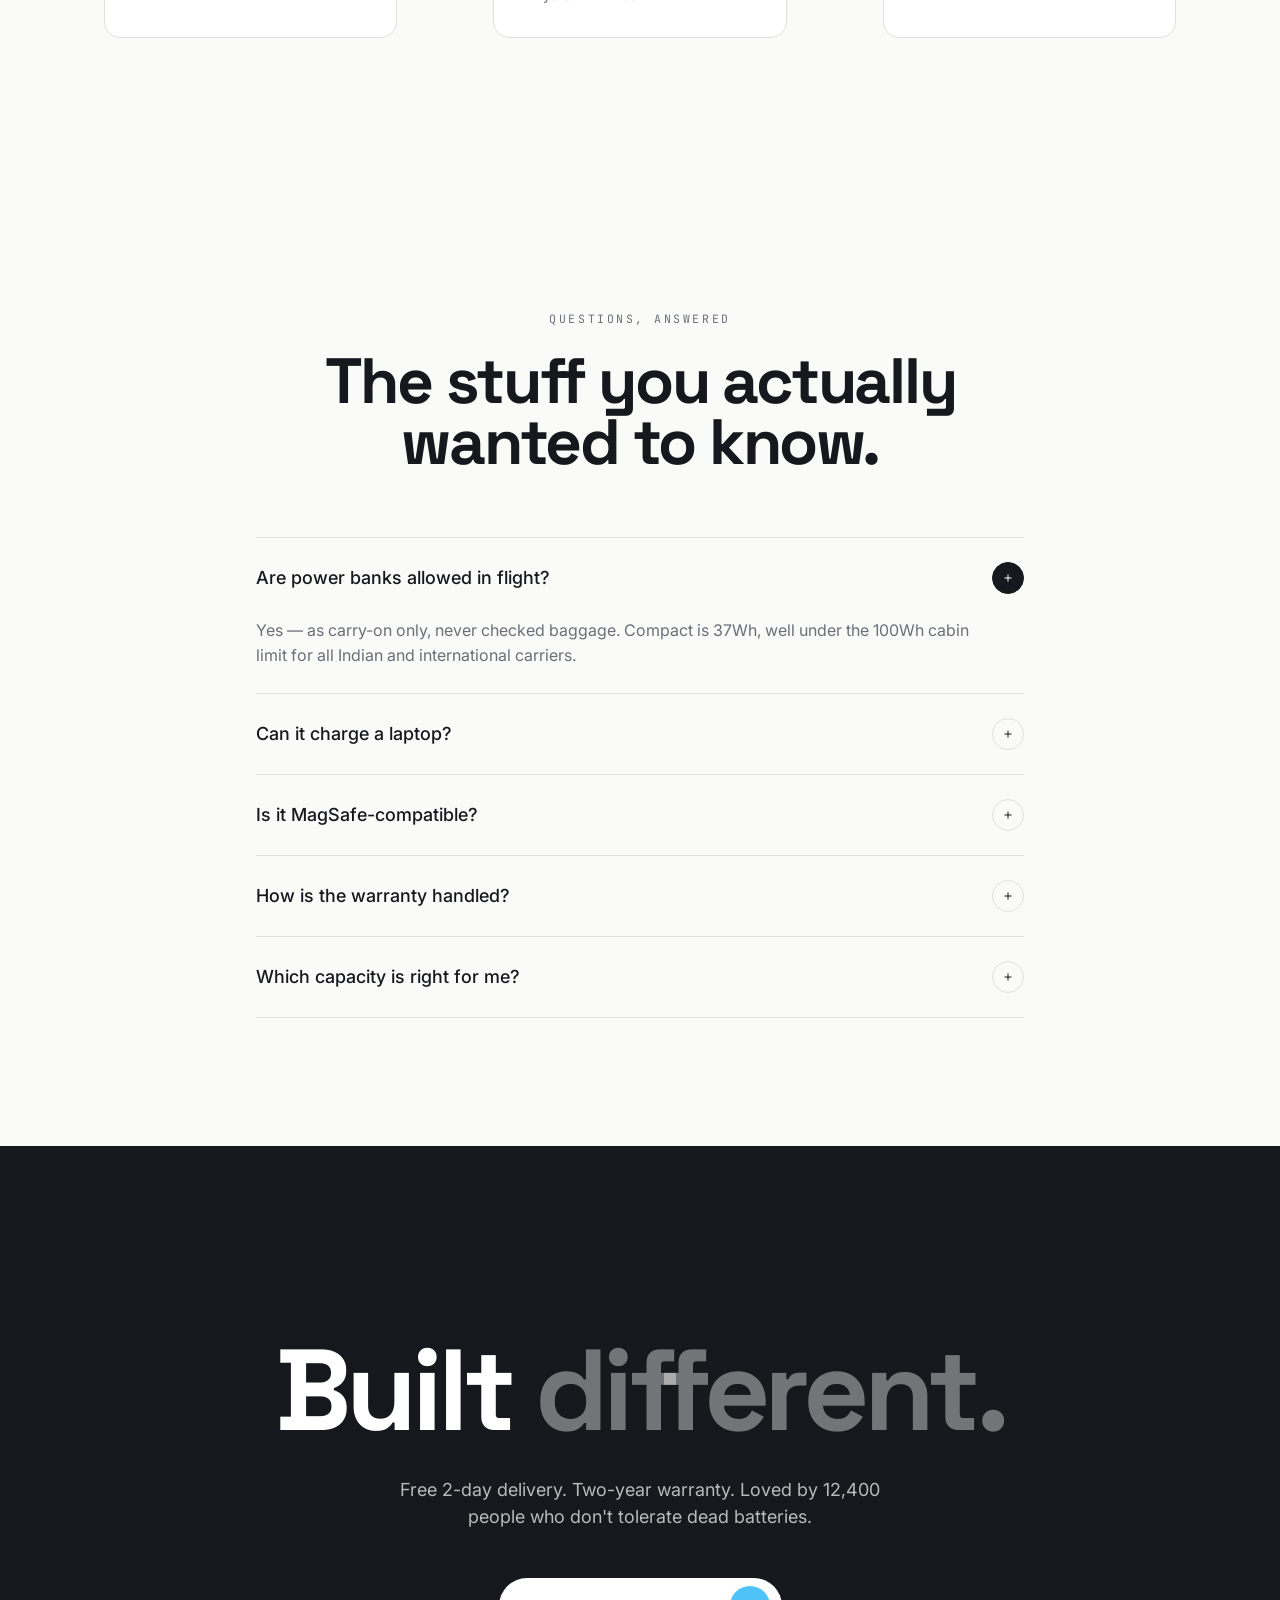
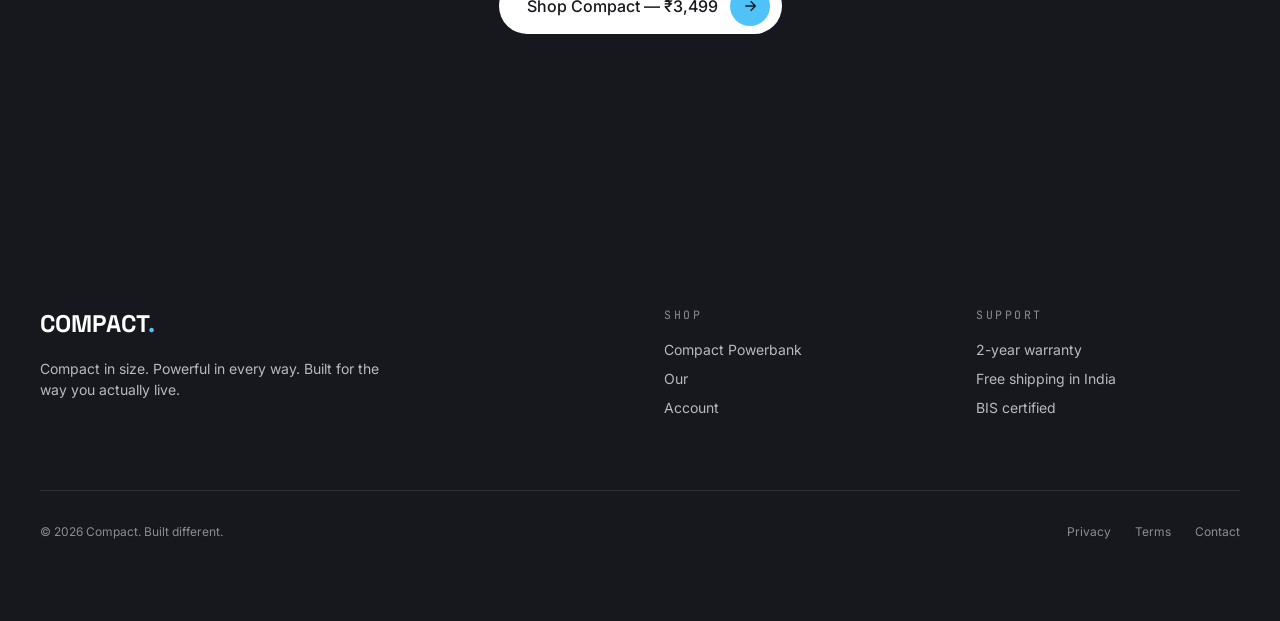
==== commit 0ef1423c: "Update index.html" ====
--- a/index.html
+++ b/index.html
@@ -3,14 +3,15 @@
 <head>
 <meta charset="UTF-8">
 <meta name="viewport" content="width=device-width, initial-scale=1">
-<title>Our Story — Compact</title>
-<meta name="description" content="We build the powerbanks we wanted to carry. Compact in size. Powerful in every way.">
+<title>Compact — Power Without Limits. Wireless Powerbank</title>
+<meta name="description" content="The best power bank in India 2026. 10,000 mAh · 40W wireless · 250W wired. Airplane friendly. BIS certified. Free 2-day delivery.">
 <link rel="icon" href="data:,">
 <link rel="stylesheet" href="styles.css">
 </head>
 <body>
 
-<header class="nav" id="siteNav" data-home="false">
+<!-- ===================== NAV ===================== -->
+<header class="nav on-dark" id="siteNav" data-home="true">
   <div class="nav-inner">
     <a href="index.html" class="logo">COMPACT<span class="dot">.</span></a>
     <nav class="nav-links">
@@ -47,50 +48,263 @@
   </nav>
 </div>
 
-<main class="page-top">
-
-  <section class="about-hero">
-    <img src="product-2.png" alt="Compact family">
-    <div class="about-hero-content">
+<main>
+
+<!-- ===================== HERO ===================== -->
+<section class="hero" id="hero">
+  <div class="hero-media">
+    <img src="chatgpt-image-jul-15.png" alt="Compact Wireless Powerbank floating on a pedestal">
+  </div>
+  <div class="hero-content">
+    <div class="eyebrow hero-eyebrow">Compact · Wireless Powerbank · 2026</div>
+    <h1 class="display-xl text-balance">Power.<br><span class="dim">Without</span><br>Limits.</h1>
+    <div class="hero-cta">
+      <a href="product.html" class="btn btn-light">
+        <span>Shop the Compact — ₹3,499</span>
+        <span class="btn-arrow"><svg width="16" height="16" viewBox="0 0 24 24" fill="none" stroke="currentColor" stroke-width="2"><path d="M5 12h14M13 5l7 7-7 7"/></svg></span>
+      </a>
+      <a href="#story" class="watch link-underline">Watch the story</a>
+    </div>
+    <div class="hero-stats">
+      <div><div class="k">10,000</div><div class="u">mAh</div></div>
+      <div><div class="k">40W</div><div class="u">Wireless</div></div>
+      <div><div class="k">250W</div><div class="u">Wired</div></div>
+      <div><div class="k">6-Layer</div><div class="u">SafeCharge</div></div>
+    </div>
+  </div>
+  <div class="scroll-hint">Scroll ↓</div>
+</section>
+
+<!-- ===================== PROBLEM ===================== -->
+<section id="story" class="section">
+  <div class="section-inner problem-grid">
+    <div class="problem-text reveal">
+      <div class="eyebrow">The problem</div>
+      <h2 class="display-lg text-balance" style="margin-top:24px">Your phone dies at the <span style="color:var(--muted-foreground)">worst</span> possible moment.</h2>
+      <p>Mid-flight. Mid-meeting. Mid-nowhere. A bad power bank is dead weight in your bag. A great one disappears until the exact second you need it — then it just works.</p>
+      <div class="problem-stats">
+        <div class="big">3.2B</div>
+        <div class="lbl">hours lost</div>
+        <div class="cap">to dead phones every day in India</div>
+      </div>
+    </div>
+    <div class="problem-media reveal scale">
+      <img src="chatgpt-image-jul-15.png" alt="Compact powerbank">
+    </div>
+  </div>
+</section>
+
+<!-- ===================== SOLUTION ===================== -->
+<section class="section dark">
+  <div class="section-inner">
+    <div class="solution-header reveal">
+      <div class="eyebrow" style="color:rgba(255,255,255,.5)">The solution</div>
+      <h2 class="display-lg text-balance">The wireless powerbank that <span class="text-electric">actually deserves</span> your money.</h2>
+    </div>
+    <div class="solution-media reveal scale">
+      <img src="product-2.png" alt="Compact powerbank in transparent and black">
+    </div>
+    <div class="solution-features">
+      <div class="feat reveal">
+        <svg viewBox="0 0 24 24" fill="none" stroke="currentColor"><path d="M13 2 3 14h8l-1 8 10-12h-8l1-8Z"/></svg>
+        <div class="k">40W</div><div class="l">Wireless charging</div>
+      </div>
+      <div class="feat reveal">
+        <svg viewBox="0 0 24 24" fill="none" stroke="currentColor"><rect x="2" y="7" width="16" height="10" rx="2"/><path d="M22 11v2"/></svg>
+        <div class="k">10,000mAh</div><div class="l">High-capacity cell</div>
+      </div>
+      <div class="feat reveal">
+        <svg viewBox="0 0 24 24" fill="none" stroke="currentColor"><rect x="6" y="6" width="12" height="12" rx="2"/><path d="M2 9h2M2 15h2M20 9h2M20 15h2M9 2v2M15 2v2M9 20v2M15 20v2"/></svg>
+        <div class="k">Smart IC</div><div class="l">Adaptive protection</div>
+      </div>
+      <div class="feat reveal">
+        <svg viewBox="0 0 24 24" fill="none" stroke="currentColor"><path d="M2 22 22 2M14 2h8v8M8 12l-3 3 4 4 3-3"/></svg>
+        <div class="k">Airplane</div><div class="l">Cabin friendly</div>
+      </div>
+    </div>
+  </div>
+</section>
+
+<!-- ===================== SAFECHARGE ===================== -->
+<section class="section">
+  <div class="section-inner sc-grid">
+    <div class="sc-text reveal">
+      <div class="eyebrow">SafeCharge Technology</div>
+      <h2 class="display-lg text-balance" style="margin-top:24px">Six layers of <span class="text-electric">protection</span>. Zero anxiety.</h2>
+      <p>An adaptive Smart IC watches every microsecond of current flow. It knows what you're charging — and how much power that device wants — before it delivers a single watt.</p>
+      <div class="sc-items">
+        <div class="sc-item"><div class="ico"><svg viewBox="0 0 24 24" fill="none" stroke="currentColor" stroke-width="1.5"><path d="M12 2 4 6v6c0 5 3.5 8.5 8 10 4.5-1.5 8-5 8-10V6l-8-4Z"/></svg></div><div><div class="t">Overload</div><div class="d">Cuts current beyond safe thresholds</div></div></div>
+        <div class="sc-item"><div class="ico"><svg viewBox="0 0 24 24" fill="none" stroke="currentColor" stroke-width="1.5"><path d="M12 2 4 6v6c0 5 3.5 8.5 8 10 4.5-1.5 8-5 8-10V6l-8-4Z"/></svg></div><div><div class="t">Over-voltage</div><div class="d">Regulates spikes automatically</div></div></div>
+        <div class="sc-item"><div class="ico"><svg viewBox="0 0 24 24" fill="none" stroke="currentColor" stroke-width="1.5"><path d="M12 2 4 6v6c0 5 3.5 8.5 8 10 4.5-1.5 8-5 8-10V6l-8-4Z"/></svg></div><div><div class="t">Electrostatic</div><div class="d">Discharges static safely</div></div></div>
+        <div class="sc-item"><div class="ico"><svg viewBox="0 0 24 24" fill="none" stroke="currentColor" stroke-width="1.5"><path d="M12 2 4 6v6c0 5 3.5 8.5 8 10 4.5-1.5 8-5 8-10V6l-8-4Z"/></svg></div><div><div class="t">Overcurrent</div><div class="d">Live current-draw shaping</div></div></div>
+        <div class="sc-item"><div class="ico"><svg viewBox="0 0 24 24" fill="none" stroke="currentColor" stroke-width="1.5"><path d="M12 2 4 6v6c0 5 3.5 8.5 8 10 4.5-1.5 8-5 8-10V6l-8-4Z"/></svg></div><div><div class="t">Short Circuit</div><div class="d">Instantaneous circuit cutoff</div></div></div>
+        <div class="sc-item"><div class="ico"><svg viewBox="0 0 24 24" fill="none" stroke="currentColor" stroke-width="1.5"><path d="M12 2 4 6v6c0 5 3.5 8.5 8 10 4.5-1.5 8-5 8-10V6l-8-4Z"/></svg></div><div><div class="t">Circuit ID</div><div class="d">Detects each device profile</div></div></div>
+      </div>
+    </div>
+    <div class="sc-media reveal">
+      <img src="product-3.png" alt="SafeCharge technology diagram">
+    </div>
+  </div>
+</section>
+
+<!-- ===================== COMPARISON ===================== -->
+<section class="section">
+  <div class="section-inner">
+    <div class="cmp-header reveal">
+      <div class="eyebrow">Pick your capacity</div>
+      <h2 class="display-lg text-balance" style="margin-top:24px">Match the power to how you actually live.</h2>
+      <p>A 50,000 mAh brick you never carry is worse than a 10,000 mAh you always have.</p>
+    </div>
+    <div class="cmp-grid">
+      <div class="cmp-card reveal">
+        <div class="cmp-cap">10,000 mAh</div>
+        <div class="cmp-best">Light daily use, commuters</div>
+        <div class="cmp-rows">
+          <div class="r"><span>Charges</span><span>1.5 – 2</span></div>
+          <div class="r"><span>Portability</span><span>Pocket-friendly</span></div>
+        </div>
+      </div>
+      <div class="cmp-card highlight reveal">
+        <div class="cmp-badge">Sweet spot</div>
+        <div class="cmp-cap">20,000 mAh</div>
+        <div class="cmp-best">Multi-device, travel</div>
+        <div class="cmp-rows">
+          <div class="r"><span>Charges</span><span>3 – 4</span></div>
+          <div class="r"><span>Portability</span><span>Compact bag</span></div>
+        </div>
+      </div>
+      <div class="cmp-card reveal">
+        <div class="cmp-cap">50,000 mAh</div>
+        <div class="cmp-best">Camping, extended trips</div>
+        <div class="cmp-rows">
+          <div class="r"><span>Charges</span><span>8 – 10</span></div>
+          <div class="r"><span>Portability</span><span>Heavy · bag only</span></div>
+        </div>
+      </div>
+    </div>
+  </div>
+</section>
+
+<!-- ===================== WHY CHOOSE US ===================== -->
+<section class="section dark">
+  <div class="section-inner why-grid">
+    <div class="why-left">
+      <div class="eyebrow" style="color:rgba(255,255,255,.5)">Why Compact</div>
+      <h2 class="display-lg text-balance" style="margin-top:24px">Every spec, actually earned.</h2>
+      <div class="why-list">
+        <button class="why-item">
+          <div class="head"><svg viewBox="0 0 24 24" fill="none" stroke="currentColor"><path d="M13 2 3 14h8l-1 8 10-12h-8l1-8Z"/></svg><span class="t">Fast charging that keeps up</span></div>
+          <p class="body">40W wireless. 250W wired. USB-C PD 20W matches Apple's fast-charge protocol out of the box.</p>
+        </button>
+        <button class="why-item">
+          <div class="head"><svg viewBox="0 0 24 24" fill="none" stroke="currentColor"><path d="M12 2 4 6v6c0 5 3.5 8.5 8 10 4.5-1.5 8-5 8-10V6l-8-4Z"/></svg><span class="t">BIS certified. Warranty backed.</span></div>
+          <p class="body">Two-year replacement warranty with real service centres across India — not third-party marketplace roulette.</p>
+        </button>
+        <button class="why-item">
+          <div class="head"><svg viewBox="0 0 24 24" fill="none" stroke="currentColor"><path d="m12 2 9 5-9 5-9-5 9-5Z"/><path d="m3 12 9 5 9-5"/><path d="m3 17 9 5 9-5"/></svg><span class="t">Multi-layer safety</span></div>
+          <p class="body">Six independent protection circuits. Airplane-friendly under the 100Wh cabin limit.</p>
+        </button>
+        <button class="why-item">
+          <div class="head"><svg viewBox="0 0 24 24" fill="none" stroke="currentColor"><rect x="2" y="7" width="16" height="10" rx="2"/><path d="M22 11v2"/></svg><span class="t">Charges everything</span></div>
+          <p class="body">iPhone with MagSafe alignment. USB-C PD for laptops up to 65W. Two ports, both high output.</p>
+        </button>
+      </div>
+    </div>
+    <div class="why-media">
+      <img src="chatgpt-image-jul-15.png" alt="Compact" class="show">
+      <img src="product-2.png" alt="Compact">
+    </div>
+  </div>
+</section>
+
+<!-- ===================== SOCIAL PROOF ===================== -->
+<section class="section">
+  <div class="section-inner">
+    <div class="reviews-head reveal">
       <div>
-        <div class="eyebrow" style="color:rgba(255,255,255,.6)">Our story</div>
-        <h1 class="display-xl" style="margin-top:16px">Built by people who <span class="dim" style="color:rgba(255,255,255,.4)">hate</span> dead batteries.</h1>
-      </div>
-    </div>
-  </section>
-
-  <section class="about-intro">
-    <p class="lede text-balance reveal">Compact started with a missed flight. A dead phone. A boarding pass we couldn't pull up. We looked at every powerbank on the shelf and none of them were the one we'd actually carry.</p>
-    <div class="body">
-      <p>So we built it. Small enough to disappear in a jacket pocket. Powerful enough to charge a MacBook on a red-eye. Smart enough to know what device is plugged in and deliver exactly the current it wants — no more, no less.</p>
-      <p>Every Compact goes through a six-stage SafeCharge protocol before it leaves the factory. Every unit is BIS certified. Every claim we make is measured, not marketed.</p>
-      <p class="final">Compact in size. Powerful in every way. Built different.</p>
-    </div>
-  </section>
-
-  <section class="section dark">
-    <div class="about-stats-grid">
-      <div><div class="display-lg">12,400+</div><div class="u">happy owners</div></div>
-      <div><div class="display-lg">4.8★</div><div class="u">average rating</div></div>
-      <div><div class="display-lg">40+</div><div class="u">cities served</div></div>
-      <div><div class="display-lg">2 years</div><div class="u">warranty, no fine print</div></div>
-    </div>
-  </section>
-
-  <section class="section">
-    <div class="about-vision">
-      <div>
-        <div class="eyebrow">The vision</div>
-        <h2 class="display-lg" style="margin-top:24px">A world where "my phone is dead" isn't a sentence anymore.</h2>
-      </div>
-      <div class="media">
-        <img src="chatgpt-image-jul-15.png" alt="Compact">
-      </div>
-    </div>
-  </section>
+        <div class="eyebrow">Reviews · 4.8 ★ · 12,400 verified</div>
+        <h2 class="display-lg" style="margin-top:24px">Trusted where dead batteries aren't an option.</h2>
+      </div>
+    </div>
+    <div class="reviews-grid">
+      <blockquote class="review reveal">
+        <div class="stars">★★★★★</div>
+        <p>"It just disappears into my bag until I need it. Finally."</p>
+        <footer>Aditya R. · Bengaluru</footer>
+      </blockquote>
+      <blockquote class="review reveal">
+        <div class="stars">★★★★★</div>
+        <p>"Charged my MacBook Air on a Delhi–Goa flight. No drama."</p>
+        <footer>Priya S. · Mumbai</footer>
+      </blockquote>
+      <blockquote class="review reveal">
+        <div class="stars">★★★★★</div>
+        <p>"The MagSafe alignment alone is worth the price."</p>
+        <footer>Kabir M. · Pune</footer>
+      </blockquote>
+    </div>
+  </div>
+</section>
+
+<!-- ===================== FAQ ===================== -->
+<section class="section">
+  <div class="faq-wrap">
+    <div class="faq-head">
+      <div class="eyebrow">Questions, answered</div>
+      <h2 class="display-lg">The stuff you actually wanted to know.</h2>
+    </div>
+    <div class="faq-list">
+      <div class="faq-item open">
+        <button class="faq-q"><span class="txt">Are power banks allowed in flight?</span><span class="toggle"><svg viewBox="0 0 24 24" fill="none" stroke="currentColor" stroke-width="2"><path d="M5 12h14M12 5v14"/></svg></span></button>
+        <div class="faq-a"><p>Yes — as carry-on only, never checked baggage. Compact is 37Wh, well under the 100Wh cabin limit for all Indian and international carriers.</p></div>
+      </div>
+      <div class="faq-item">
+        <button class="faq-q"><span class="txt">Can it charge a laptop?</span><span class="toggle"><svg viewBox="0 0 24 24" fill="none" stroke="currentColor" stroke-width="2"><path d="M5 12h14M12 5v14"/></svg></span></button>
+        <div class="faq-a"><p>Yes. USB-C PD delivers up to 65W, enough for MacBook Air, most ultrabooks, iPads, and Nintendo Switch.</p></div>
+      </div>
+      <div class="faq-item">
+        <button class="faq-q"><span class="txt">Is it MagSafe-compatible?</span><span class="toggle"><svg viewBox="0 0 24 24" fill="none" stroke="currentColor" stroke-width="2"><path d="M5 12h14M12 5v14"/></svg></span></button>
+        <div class="faq-a"><p>Yes. Magnetic alignment for iPhone 12 and newer with 7.5W Qi wireless output.</p></div>
+      </div>
+      <div class="faq-item">
+        <button class="faq-q"><span class="txt">How is the warranty handled?</span><span class="toggle"><svg viewBox="0 0 24 24" fill="none" stroke="currentColor" stroke-width="2"><path d="M5 12h14M12 5v14"/></svg></span></button>
+        <div class="faq-a"><p>Two-year direct replacement warranty. BIS certified with service centres in 40+ Indian cities.</p></div>
+      </div>
+      <div class="faq-item">
+        <button class="faq-q"><span class="txt">Which capacity is right for me?</span><span class="toggle"><svg viewBox="0 0 24 24" fill="none" stroke="currentColor" stroke-width="2"><path d="M5 12h14M12 5v14"/></svg></span></button>
+        <div class="faq-a"><p>10,000 mAh (Compact) handles daily phone use and one MacBook top-up. If you charge two laptops daily or camp for days, look at 20,000+ mAh.</p></div>
+      </div>
+    </div>
+  </div>
+</section>
+
+<!-- ===================== FINAL CTA ===================== -->
+<section class="section lg bg-grad-ink dark finalcta">
+  <div class="section-inner">
+    <h2 class="display-xl reveal">Built <span class="dim" style="color:rgba(255,255,255,.4)">different.</span></h2>
+    <p class="reveal">Free 2-day delivery. Two-year warranty. Loved by 12,400 people who don't tolerate dead batteries.</p>
+    <a href="product.html" class="btn btn-light reveal">
+      <span>Shop Compact — ₹3,499</span>
+      <span class="btn-arrow electric"><svg width="16" height="16" viewBox="0 0 24 24" fill="none" stroke="currentColor" stroke-width="2"><path d="M5 12h14M13 5l7 7-7 7"/></svg></span>
+    </a>
+  </div>
+</section>
+
+<!-- ===================== QUICK BUY BAR ===================== -->
+<div class="quickbuy" id="quickBuy">
+  <div class="quickbuy-inner">
+    <img src="chatgpt-image-jul-15.png" alt="">
+    <div class="quickbuy-info">
+      <div class="name">Compact Wireless Powerbank</div>
+      <div class="price"><span class="strike">₹4,999</span><span class="now">₹3,499</span></div>
+    </div>
+    <button class="quickbuy-btn" id="quickBuyAdd">Add · <svg viewBox="0 0 24 24" fill="none" stroke="currentColor" stroke-width="2"><path d="M20 6 9 17l-5-5"/></svg></button>
+  </div>
+</div>
 
 </main>
 
+<!-- ===================== FOOTER ===================== -->
 <footer class="footer">
   <div class="footer-inner">
     <div class="footer-grid">
@@ -102,7 +316,9 @@
         <div class="eyebrow" style="color:rgba(255,255,255,.5)">Shop</div>
         <ul>
           <li><a href="product.html">Compact Powerbank</a></li>
-          <li><a href="about.html">Our Story</a></li>
+          <li><a href="about.html">Our  
+            
+          </a></li>
           <li><a href="account.html">Account</a></li>
         </ul>
       </div>
@@ -126,6 +342,7 @@
   </div>
 </footer>
 
+<!-- ===================== CART DRAWER ===================== -->
 <div class="overlay" id="cartOverlay"></div>
 <aside class="cart-drawer" id="cartDrawer">
   <div class="cart-head">
